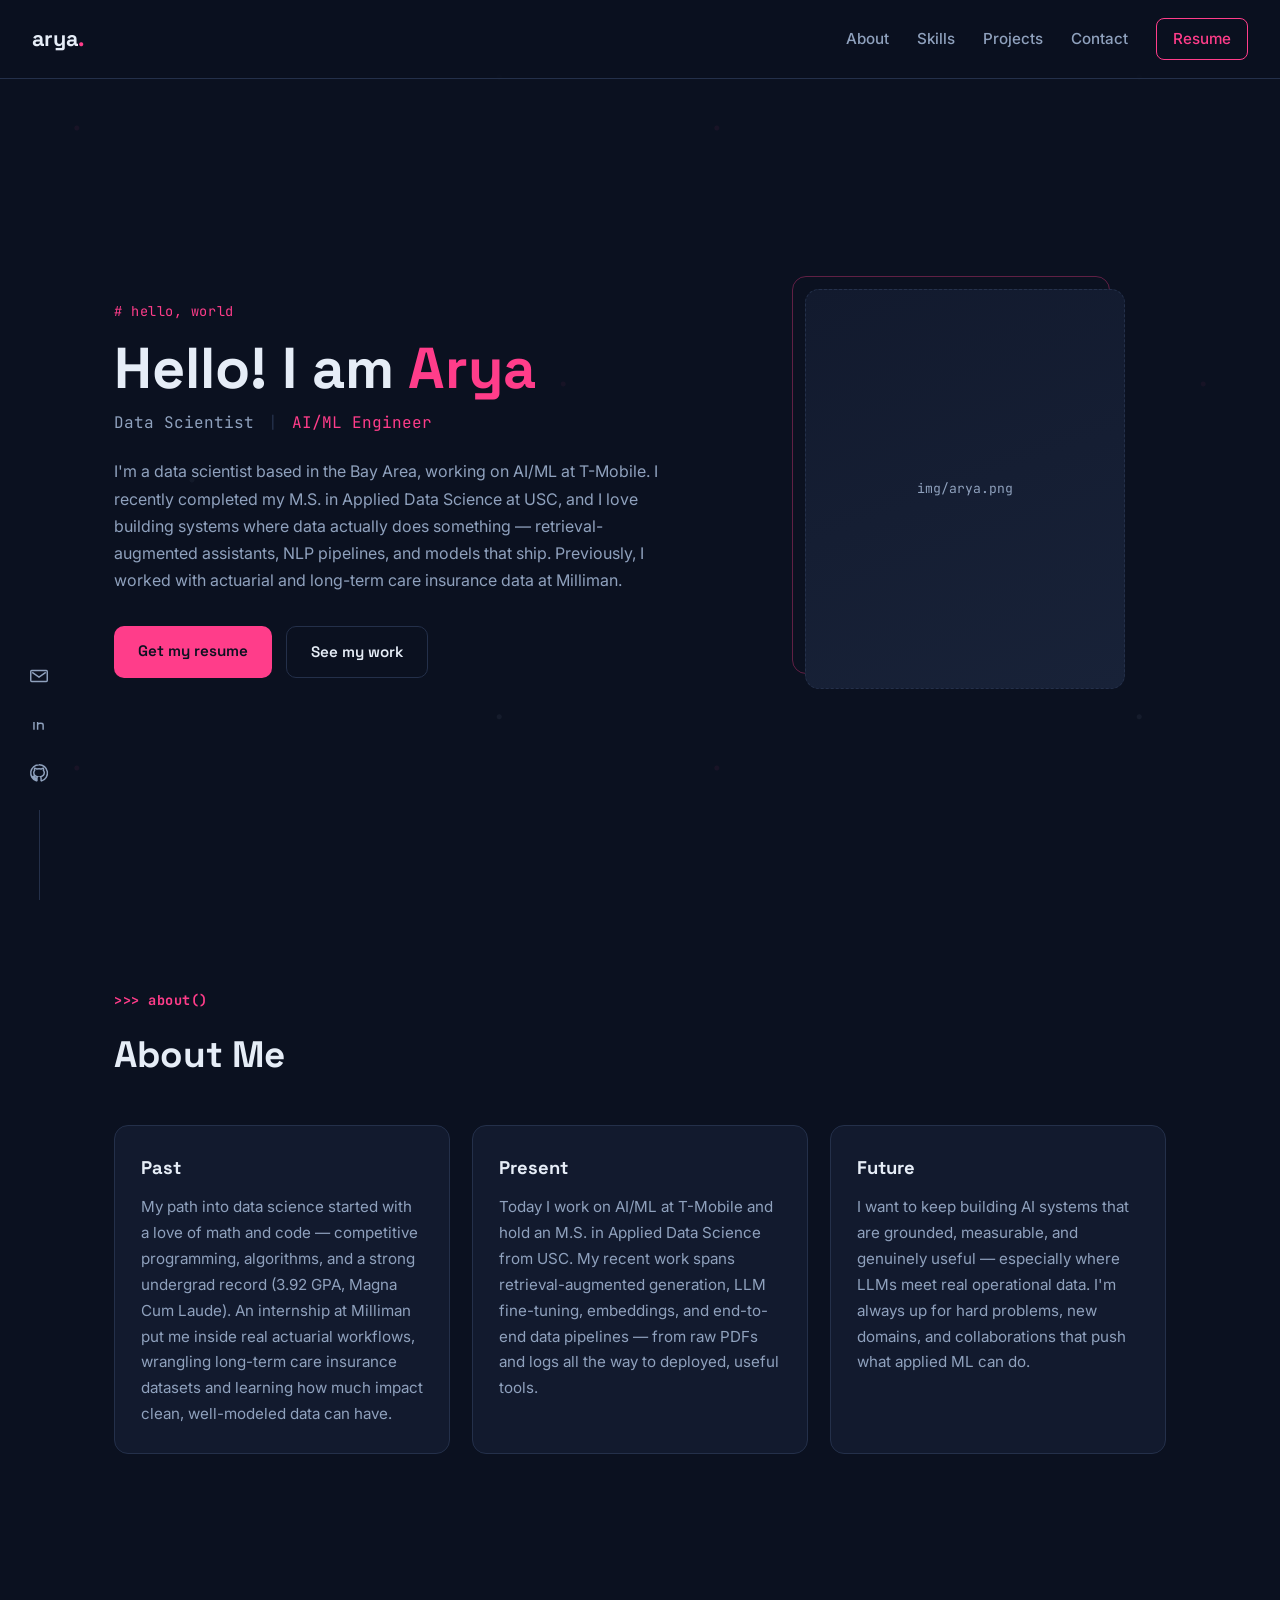
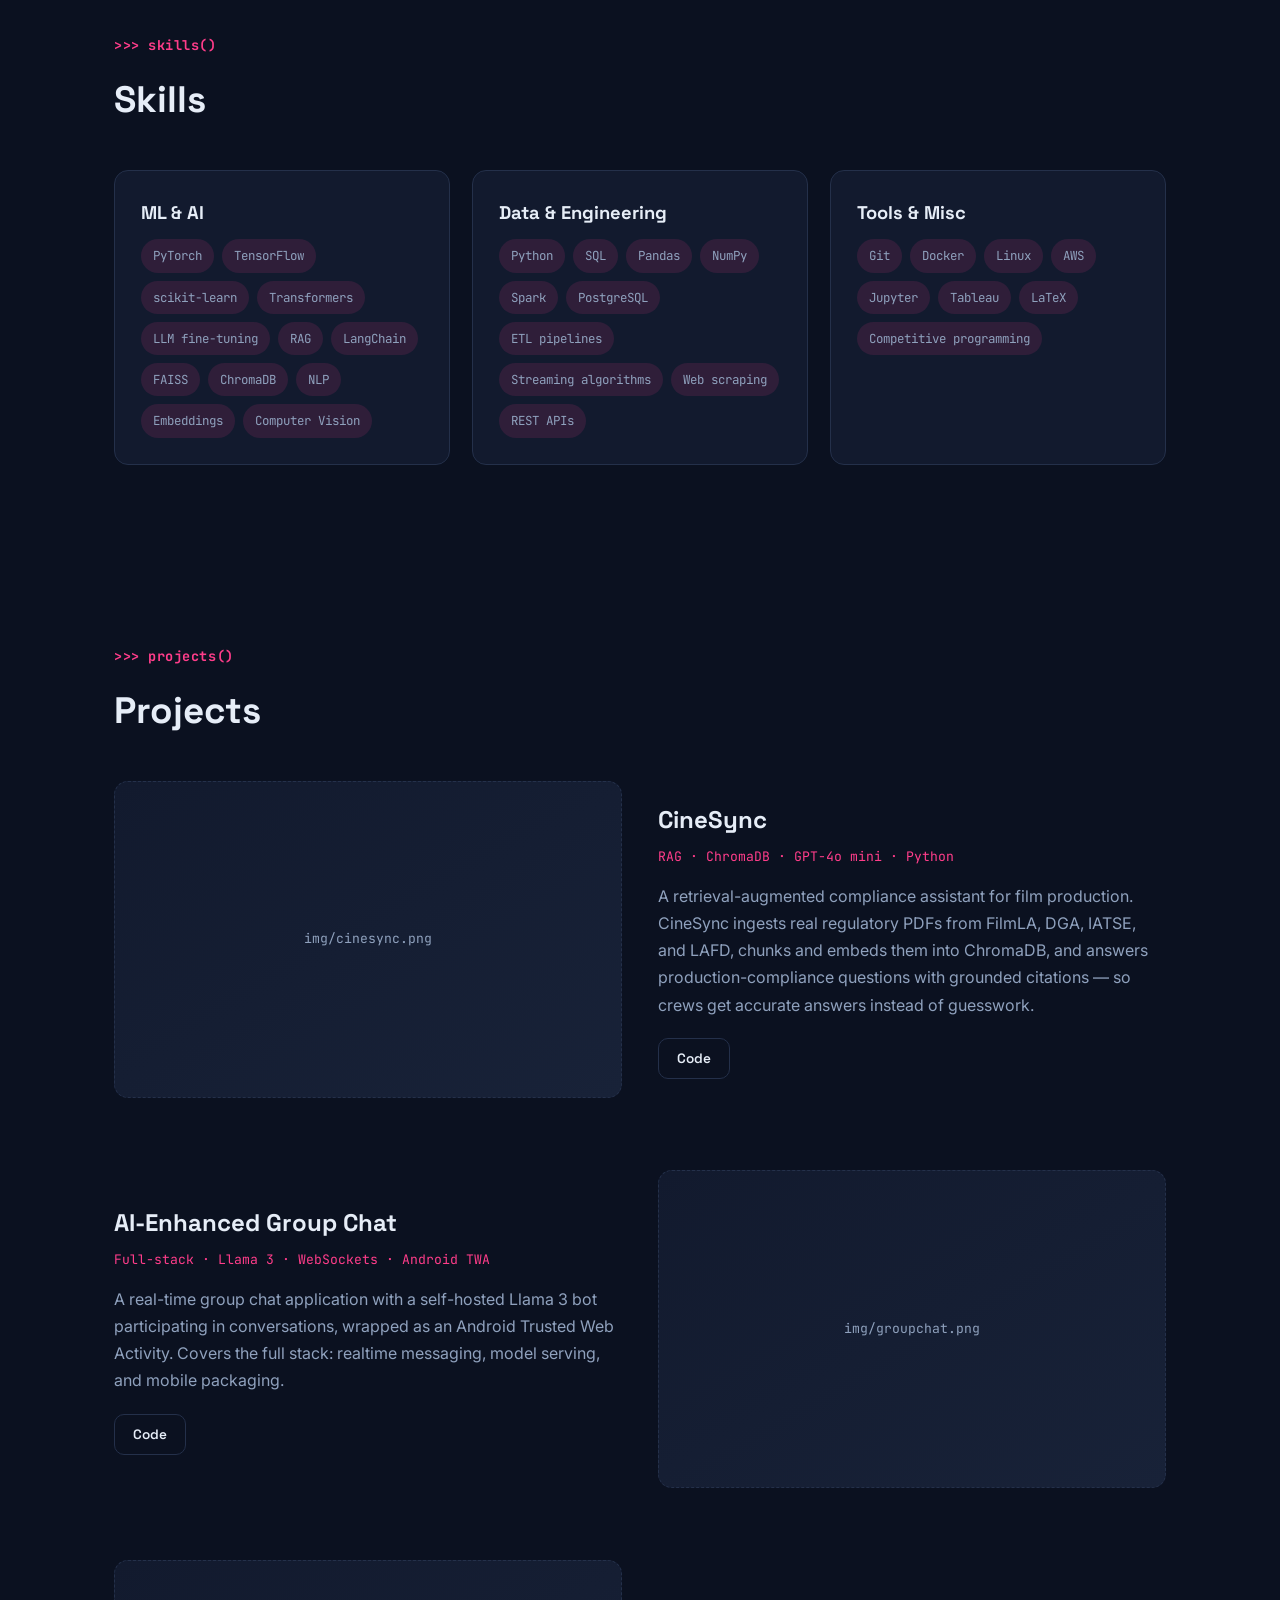
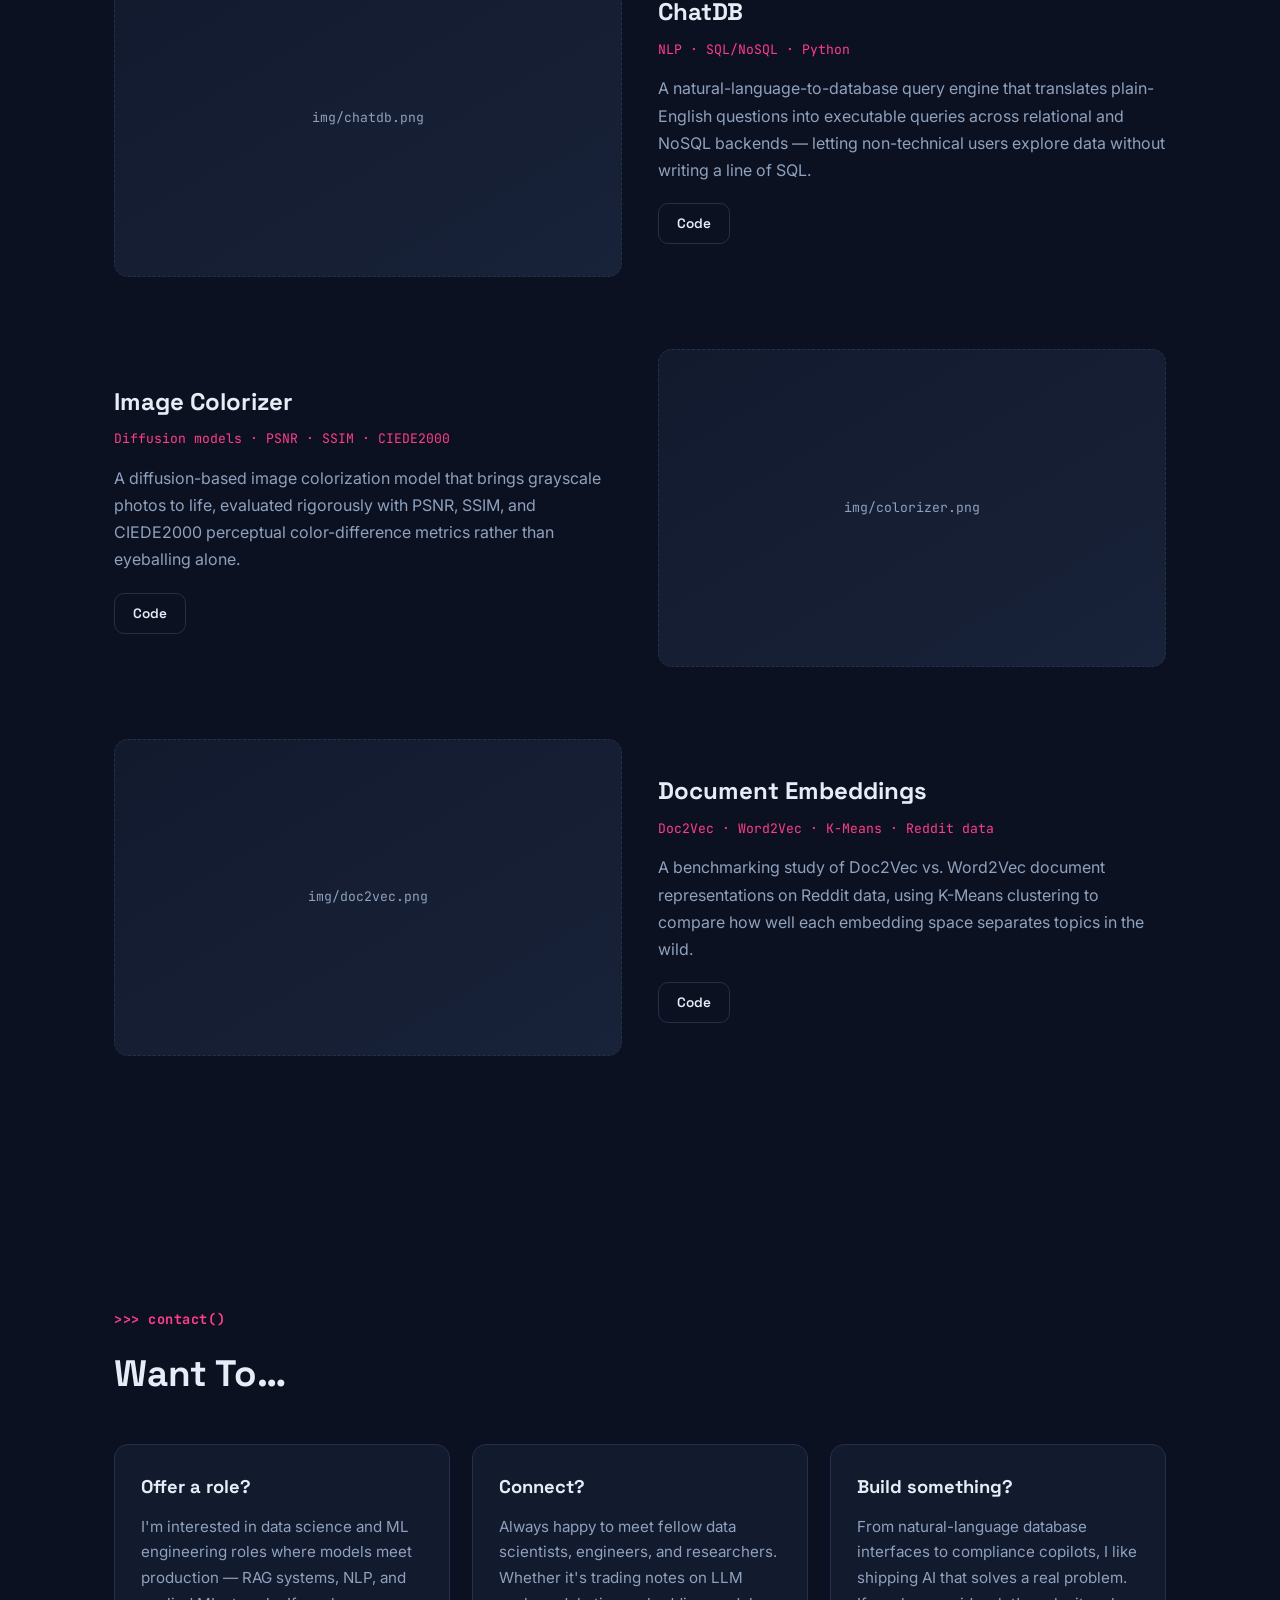
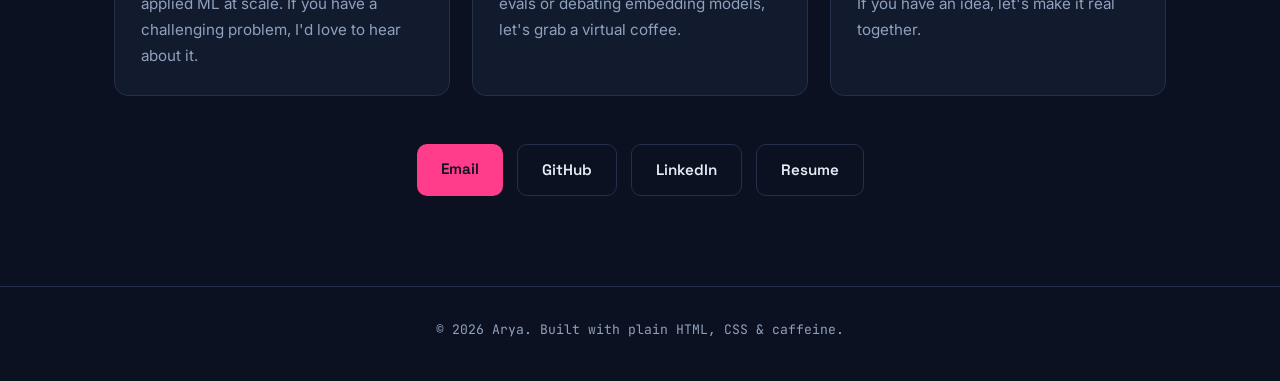
==== index.html @ f2910ed3 "first push" ====
<!DOCTYPE html>
<html lang="en">
<head>
  <meta charset="UTF-8" />
  <meta name="viewport" content="width=device-width, initial-scale=1" />
  <meta name="description" content="Arya — Data Scientist & AI/ML Engineer. Portfolio of machine learning, RAG, and data engineering projects." />
  <title>Arya · Data Scientist</title>
  <link rel="preconnect" href="https://fonts.googleapis.com" />
  <link rel="preconnect" href="https://fonts.gstatic.com" crossorigin />
  <link href="https://fonts.googleapis.com/css2?family=Space+Grotesk:wght@500;600;700&family=Inter:wght@400;500;600&family=JetBrains+Mono:wght@400;500&display=swap" rel="stylesheet" />
  <link rel="stylesheet" href="styles.css" />
</head>
<body>

  <!-- ======== NAV ======== -->
  <header class="nav" id="top">
    <a class="nav__logo" href="#top">arya<span>.</span></a>
    <nav class="nav__links" id="navLinks">
      <a href="#about">About</a>
      <a href="#skills">Skills</a>
      <a href="#projects">Projects</a>
      <a href="#contact">Contact</a>
      <a class="nav__resume" href="docs/resume.pdf" target="_blank" rel="noopener">Resume</a>
    </nav>
    <button class="nav__burger" id="burger" aria-label="Open menu" aria-expanded="false">
      <span></span><span></span><span></span>
    </button>
  </header>

  <!-- ======== SOCIAL RAIL ======== -->
  <aside class="rail rail--left" aria-label="Social links">
    <a href="mailto:you@example.com" aria-label="Email">
      <svg viewBox="0 0 24 24"><path d="M4 6h16a1 1 0 0 1 1 1v10a1 1 0 0 1-1 1H4a1 1 0 0 1-1-1V7a1 1 0 0 1 1-1Zm.6 2 7.4 5.2L19.4 8"/></svg>
    </a>
    <a href="https://www.linkedin.com/in/your-handle/" target="_blank" rel="noopener" aria-label="LinkedIn">
      <svg viewBox="0 0 24 24"><path d="M6.5 8.8v8.4M6.5 5.9v.1M10.5 17.2V8.8m0 3.1c0-2.1 6-2.9 6 0v5.3"/></svg>
    </a>
    <a href="https://github.com/your-handle" target="_blank" rel="noopener" aria-label="GitHub">
      <svg viewBox="0 0 24 24"><path d="M12 3a9 9 0 0 0-2.85 17.54c.45.08.61-.2.61-.43v-1.5c-2.5.54-3.03-1.2-3.03-1.2-.4-1.04-1-1.32-1-1.32-.82-.56.06-.55.06-.55.9.06 1.38.93 1.38.93.8 1.38 2.11.98 2.63.75.08-.58.31-.98.57-1.2-2-.23-4.1-1-4.1-4.45 0-.98.35-1.78.93-2.41-.1-.23-.4-1.15.08-2.4 0 0 .76-.24 2.48.92a8.6 8.6 0 0 1 4.51 0c1.72-1.16 2.47-.92 2.47-.92.5 1.25.19 2.17.1 2.4.58.63.92 1.43.92 2.41 0 3.47-2.1 4.22-4.11 4.44.32.28.61.83.61 1.67v2.48c0 .24.16.52.62.43A9 9 0 0 0 12 3Z"/></svg>
    </a>
    <span class="rail__line"></span>
  </aside>

  <main>
    <!-- ======== HERO ======== -->
    <section class="hero container">
      <div class="hero__text">
        <p class="eyebrow"># hello, world</p>
        <h1>Hello! I am <span class="accent">Arya</span></h1>
        <div class="hero__roles">
          <span class="role" data-active>Data Scientist</span>
          <span class="role">AI/ML Engineer</span>
        </div>
        <p class="hero__blurb">
          I'm a data scientist based in the Bay Area, working on AI/ML at T-Mobile.
          I recently completed my M.S. in Applied Data Science at USC, and I love
          building systems where data actually does something — retrieval-augmented
          assistants, NLP pipelines, and models that ship. Previously, I worked with
          actuarial and long-term care insurance data at Milliman.
        </p>
        <div class="hero__cta">
          <a class="btn btn--primary" href="docs/resume.pdf" target="_blank" rel="noopener">Get my resume</a>
          <a class="btn btn--ghost" href="#projects">See my work</a>
        </div>
      </div>
      <div class="hero__portrait" aria-hidden="true">
        <!-- Replace with <img src="assets/me.png" alt="Arya"> -->
        <div class="portrait-placeholder">
          <span class="mono">img/arya.png</span>
        </div>
      </div>
    </section>

    <!-- ======== ABOUT ======== -->
    <section class="section container" id="about">
      <h2 class="section__title"><span class="eyebrow mono">&gt;&gt;&gt; about()</span>About Me</h2>
      <div class="grid-3">
        <article class="card">
          <h3>Past</h3>
          <p>My path into data science started with a love of math and code — competitive
          programming, algorithms, and a strong undergrad record (3.92 GPA, Magna Cum Laude).
          An internship at Milliman put me inside real actuarial workflows, wrangling
          long-term care insurance datasets and learning how much impact clean, well-modeled
          data can have.</p>
        </article>
        <article class="card">
          <h3>Present</h3>
          <p>Today I work on AI/ML at T-Mobile and hold an M.S. in Applied Data Science from
          USC. My recent work spans retrieval-augmented generation, LLM fine-tuning,
          embeddings, and end-to-end data pipelines — from raw PDFs and logs all the way
          to deployed, useful tools.</p>
        </article>
        <article class="card">
          <h3>Future</h3>
          <p>I want to keep building AI systems that are grounded, measurable, and genuinely
          useful — especially where LLMs meet real operational data. I'm always up for hard
          problems, new domains, and collaborations that push what applied ML can do.</p>
        </article>
      </div>
    </section>

    <!-- ======== SKILLS ======== -->
    <section class="section container" id="skills">
      <h2 class="section__title"><span class="eyebrow mono">&gt;&gt;&gt; skills()</span>Skills</h2>
      <div class="grid-3">
        <article class="card">
          <h3>ML &amp; AI</h3>
          <ul class="chips">
            <li>PyTorch</li><li>TensorFlow</li><li>scikit-learn</li><li>Transformers</li>
            <li>LLM fine-tuning</li><li>RAG</li><li>LangChain</li><li>FAISS</li>
            <li>ChromaDB</li><li>NLP</li><li>Embeddings</li><li>Computer Vision</li>
          </ul>
        </article>
        <article class="card">
          <h3>Data &amp; Engineering</h3>
          <ul class="chips">
            <li>Python</li><li>SQL</li><li>Pandas</li><li>NumPy</li><li>Spark</li>
            <li>PostgreSQL</li><li>ETL pipelines</li><li>Streaming algorithms</li>
            <li>Web scraping</li><li>REST APIs</li>
          </ul>
        </article>
        <article class="card">
          <h3>Tools &amp; Misc</h3>
          <ul class="chips">
            <li>Git</li><li>Docker</li><li>Linux</li><li>AWS</li><li>Jupyter</li>
            <li>Tableau</li><li>LaTeX</li><li>Competitive programming</li>
          </ul>
        </article>
      </div>
    </section>

    <!-- ======== PROJECTS ======== -->
    <section class="section container" id="projects">
      <h2 class="section__title"><span class="eyebrow mono">&gt;&gt;&gt; projects()</span>Projects</h2>

      <article class="project">
        <div class="project__media">
          <!-- Replace with <img src="assets/cinesync.png" alt="CineSync screenshot"> -->
          <div class="media-placeholder mono">img/cinesync.png</div>
        </div>
        <div class="project__body">
          <h3>CineSync</h3>
          <p class="mono project__stack">RAG · ChromaDB · GPT-4o mini · Python</p>
          <p>A retrieval-augmented compliance assistant for film production. CineSync ingests
          real regulatory PDFs from FilmLA, DGA, IATSE, and LAFD, chunks and embeds them into
          ChromaDB, and answers production-compliance questions with grounded citations — so
          crews get accurate answers instead of guesswork.</p>
          <div class="project__links">
            <a class="btn btn--small" href="https://github.com/your-handle/cinesync" target="_blank" rel="noopener">Code</a>
          </div>
        </div>
      </article>

      <article class="project project--flip">
        <div class="project__media">
          <div class="media-placeholder mono">img/groupchat.png</div>
        </div>
        <div class="project__body">
          <h3>AI-Enhanced Group Chat</h3>
          <p class="mono project__stack">Full-stack · Llama 3 · WebSockets · Android TWA</p>
          <p>A real-time group chat application with a self-hosted Llama 3 bot participating in
          conversations, wrapped as an Android Trusted Web Activity. Covers the full stack:
          realtime messaging, model serving, and mobile packaging.</p>
          <div class="project__links">
            <a class="btn btn--small" href="https://github.com/your-handle/ai-enhanced-groupchat" target="_blank" rel="noopener">Code</a>
          </div>
        </div>
      </article>

      <article class="project">
        <div class="project__media">
          <div class="media-placeholder mono">img/chatdb.png</div>
        </div>
        <div class="project__body">
          <h3>ChatDB</h3>
          <p class="mono project__stack">NLP · SQL/NoSQL · Python</p>
          <p>A natural-language-to-database query engine that translates plain-English questions
          into executable queries across relational and NoSQL backends — letting non-technical
          users explore data without writing a line of SQL.</p>
          <div class="project__links">
            <a class="btn btn--small" href="https://github.com/your-handle/chatdb" target="_blank" rel="noopener">Code</a>
          </div>
        </div>
      </article>

      <article class="project project--flip">
        <div class="project__media">
          <div class="media-placeholder mono">img/colorizer.png</div>
        </div>
        <div class="project__body">
          <h3>Image Colorizer</h3>
          <p class="mono project__stack">Diffusion models · PSNR · SSIM · CIEDE2000</p>
          <p>A diffusion-based image colorization model that brings grayscale photos to life,
          evaluated rigorously with PSNR, SSIM, and CIEDE2000 perceptual color-difference
          metrics rather than eyeballing alone.</p>
          <div class="project__links">
            <a class="btn btn--small" href="https://github.com/your-handle/image-colorizer" target="_blank" rel="noopener">Code</a>
          </div>
        </div>
      </article>

      <article class="project">
        <div class="project__media">
          <div class="media-placeholder mono">img/doc2vec.png</div>
        </div>
        <div class="project__body">
          <h3>Document Embeddings</h3>
          <p class="mono project__stack">Doc2Vec · Word2Vec · K-Means · Reddit data</p>
          <p>A benchmarking study of Doc2Vec vs. Word2Vec document representations on Reddit
          data, using K-Means clustering to compare how well each embedding space separates
          topics in the wild.</p>
          <div class="project__links">
            <a class="btn btn--small" href="https://github.com/your-handle/document-embeddings" target="_blank" rel="noopener">Code</a>
          </div>
        </div>
      </article>
    </section>

    <!-- ======== CONTACT ======== -->
    <section class="section container" id="contact">
      <h2 class="section__title"><span class="eyebrow mono">&gt;&gt;&gt; contact()</span>Want To…</h2>
      <div class="grid-3">
        <article class="card">
          <h3>Offer a role?</h3>
          <p>I'm interested in data science and ML engineering roles where models meet
          production — RAG systems, NLP, and applied ML at scale. If you have a challenging
          problem, I'd love to hear about it.</p>
        </article>
        <article class="card">
          <h3>Connect?</h3>
          <p>Always happy to meet fellow data scientists, engineers, and researchers. Whether
          it's trading notes on LLM evals or debating embedding models, let's grab a virtual
          coffee.</p>
        </article>
        <article class="card">
          <h3>Build something?</h3>
          <p>From natural-language database interfaces to compliance copilots, I like shipping
          AI that solves a real problem. If you have an idea, let's make it real together.</p>
        </article>
      </div>
      <div class="contact__actions">
        <a class="btn btn--primary" href="mailto:you@example.com">Email</a>
        <a class="btn btn--ghost" href="https://github.com/your-handle" target="_blank" rel="noopener">GitHub</a>
        <a class="btn btn--ghost" href="https://www.linkedin.com/in/your-handle/" target="_blank" rel="noopener">LinkedIn</a>
        <a class="btn btn--ghost" href="docs/resume.pdf" target="_blank" rel="noopener">Resume</a>
      </div>
    </section>
  </main>

  <footer class="footer">
    <p class="mono">© <span id="year"></span> Arya. Built with plain HTML, CSS &amp; caffeine.</p>
  </footer>

  <script src="script.js"></script>
</body>
</html>
---- styles.css ----
/* ============ Tokens ============ */
:root {
  --bg: #0b1120;          /* deep ink navy */
  --panel: #121a2e;       /* card surface */
  --panel-2: #182238;     /* hover surface */
  --line: #24304a;        /* hairlines */
  --text: #e6edf7;        /* primary text */
  --muted: #8fa1bd;       /* secondary text */
  --accent: #ff3d8a;      /* magenta signal */
  --accent-soft: rgba(255, 61, 138, 0.12);
  --display: "Space Grotesk", sans-serif;
  --body: "Inter", sans-serif;
  --mono: "JetBrains Mono", monospace;
  --radius: 14px;
  --max: 1100px;
}

* { margin: 0; padding: 0; box-sizing: border-box; }

html { scroll-behavior: smooth; }

body {
  background: var(--bg);
  color: var(--text);
  font-family: var(--body);
  line-height: 1.7;
  font-size: 16px;
  overflow-x: hidden;
}

/* subtle scatter-plot texture in the background */
body::before {
  content: "";
  position: fixed;
  inset: 0;
  pointer-events: none;
  background-image:
    radial-gradient(circle at 12% 20%, rgba(255,61,138,0.06) 0 2px, transparent 3px),
    radial-gradient(circle at 78% 12%, rgba(143,161,189,0.08) 0 2px, transparent 3px),
    radial-gradient(circle at 30% 75%, rgba(143,161,189,0.06) 0 2px, transparent 3px),
    radial-gradient(circle at 88% 60%, rgba(255,61,138,0.05) 0 2px, transparent 3px);
  background-size: 640px 640px;
  z-index: 0;
}

main { position: relative; z-index: 1; }

.container { max-width: var(--max); margin: 0 auto; padding: 0 24px; }
.mono { font-family: var(--mono); font-size: 0.82rem; color: var(--muted); }
.accent { color: var(--accent); }

.eyebrow {
  display: block;
  font-family: var(--mono);
  font-size: 0.85rem;
  color: var(--accent);
  letter-spacing: 0.04em;
  margin-bottom: 0.75rem;
}

/* ============ Nav ============ */
.nav {
  position: sticky;
  top: 0;
  z-index: 50;
  display: flex;
  align-items: center;
  justify-content: space-between;
  padding: 18px 32px;
  background: rgba(11, 17, 32, 0.85);
  backdrop-filter: blur(10px);
  border-bottom: 1px solid var(--line);
}

.nav__logo {
  font-family: var(--display);
  font-weight: 700;
  font-size: 1.35rem;
  color: var(--text);
  text-decoration: none;
}
.nav__logo span { color: var(--accent); }

.nav__links { display: flex; gap: 28px; align-items: center; }
.nav__links a {
  color: var(--muted);
  text-decoration: none;
  font-size: 0.95rem;
  font-weight: 500;
  transition: color 0.2s;
}
.nav__links a:hover, .nav__links a:focus-visible { color: var(--text); }

.nav__resume {
  border: 1px solid var(--accent);
  color: var(--accent) !important;
  padding: 7px 16px;
  border-radius: 8px;
  transition: background 0.2s;
}
.nav__resume:hover { background: var(--accent-soft); }

.nav__burger { display: none; background: none; border: 0; cursor: pointer; }
.nav__burger span {
  display: block; width: 24px; height: 2px;
  background: var(--text); margin: 5px 0; transition: transform 0.25s, opacity 0.25s;
}

/* ============ Social rail ============ */
.rail {
  position: fixed;
  bottom: 0;
  left: 28px;
  display: flex;
  flex-direction: column;
  align-items: center;
  gap: 18px;
  z-index: 40;
}
.rail a { color: var(--muted); transition: color 0.2s, transform 0.2s; }
.rail a:hover { color: var(--accent); transform: translateY(-3px); }
.rail svg { width: 22px; height: 22px; fill: none; stroke: currentColor; stroke-width: 1.6; }
.rail__line { width: 1px; height: 90px; background: var(--line); }

/* ============ Hero ============ */
.hero {
  display: grid;
  grid-template-columns: 1.2fr 0.8fr;
  gap: 48px;
  align-items: center;
  min-height: calc(100vh - 80px);
  padding-top: 40px;
  padding-bottom: 40px;
}

.hero__text h1 {
  font-family: var(--display);
  font-size: clamp(2.4rem, 5vw, 3.6rem);
  font-weight: 700;
  line-height: 1.15;
  margin-bottom: 0.5rem;
}

.hero__roles {
  display: flex;
  gap: 14px;
  margin-bottom: 1.4rem;
  font-family: var(--mono);
  font-size: 1rem;
}
.role { color: var(--muted); position: relative; }
.role[data-active] { color: var(--accent); }
.role + .role::before {
  content: "|";
  color: var(--line);
  margin-right: 14px;
}

.hero__blurb { color: var(--muted); max-width: 56ch; margin-bottom: 2rem; }

.hero__cta { display: flex; gap: 14px; flex-wrap: wrap; }

.btn {
  display: inline-block;
  font-family: var(--display);
  font-weight: 600;
  font-size: 0.95rem;
  text-decoration: none;
  padding: 12px 24px;
  border-radius: 10px;
  transition: transform 0.15s, background 0.2s, border-color 0.2s;
}
.btn:hover { transform: translateY(-2px); }
.btn--primary { background: var(--accent); color: #0b1120; }
.btn--primary:hover { background: #ff5c9c; }
.btn--ghost { border: 1px solid var(--line); color: var(--text); }
.btn--ghost:hover { border-color: var(--accent); color: var(--accent); }
.btn--small { padding: 8px 18px; font-size: 0.85rem; border: 1px solid var(--line); color: var(--text); }
.btn--small:hover { border-color: var(--accent); color: var(--accent); }

.hero__portrait { display: flex; justify-content: center; }
.portrait-placeholder {
  width: min(320px, 80%);
  aspect-ratio: 4 / 5;
  border-radius: var(--radius);
  border: 1px dashed var(--line);
  background:
    linear-gradient(160deg, var(--panel) 0%, var(--panel-2) 100%);
  display: flex;
  align-items: center;
  justify-content: center;
  position: relative;
}
.portrait-placeholder::after {
  content: "";
  position: absolute;
  inset: -14px 14px 14px -14px;
  border: 1px solid var(--accent);
  border-radius: var(--radius);
  opacity: 0.35;
  z-index: -1;
}

/* ============ Sections ============ */
.section { padding: 90px 24px; }

.section__title {
  font-family: var(--display);
  font-size: clamp(1.7rem, 3.5vw, 2.3rem);
  font-weight: 700;
  margin-bottom: 2.4rem;
}

.grid-3 {
  display: grid;
  grid-template-columns: repeat(3, 1fr);
  gap: 22px;
}

.card {
  background: var(--panel);
  border: 1px solid var(--line);
  border-radius: var(--radius);
  padding: 26px;
  transition: transform 0.2s, border-color 0.2s;
}
.card:hover { transform: translateY(-4px); border-color: var(--accent); }
.card h3 {
  font-family: var(--display);
  font-size: 1.15rem;
  margin-bottom: 0.7rem;
  color: var(--text);
}
.card p { color: var(--muted); font-size: 0.95rem; }

/* skill chips */
.chips { list-style: none; display: flex; flex-wrap: wrap; gap: 8px; }
.chips li {
  font-family: var(--mono);
  font-size: 0.78rem;
  color: var(--muted);
  background: var(--accent-soft);
  border: 1px solid transparent;
  padding: 5px 11px;
  border-radius: 999px;
  transition: color 0.2s, border-color 0.2s;
}
.chips li:hover { color: var(--accent); border-color: var(--accent); }

/* ============ Projects ============ */
.project {
  display: grid;
  grid-template-columns: 1fr 1fr;
  gap: 36px;
  align-items: center;
  margin-bottom: 72px;
}
.project--flip .project__media { order: 2; }

.project__media { position: relative; }
.media-placeholder {
  aspect-ratio: 16 / 10;
  border-radius: var(--radius);
  border: 1px dashed var(--line);
  background: linear-gradient(150deg, var(--panel) 0%, var(--panel-2) 100%);
  display: flex;
  align-items: center;
  justify-content: center;
}
.project__media img {
  width: 100%;
  border-radius: var(--radius);
  border: 1px solid var(--line);
  display: block;
}

.project__body h3 {
  font-family: var(--display);
  font-size: 1.5rem;
  margin-bottom: 0.35rem;
}
.project__stack { color: var(--accent); margin-bottom: 0.9rem; }
.project__body > p:not(.project__stack) { color: var(--muted); margin-bottom: 1.2rem; }
.project__links { display: flex; gap: 12px; }

/* ============ Contact / footer ============ */
.contact__actions {
  display: flex;
  gap: 14px;
  flex-wrap: wrap;
  justify-content: center;
  margin-top: 3rem;
}

.footer {
  text-align: center;
  padding: 32px 24px 40px;
  border-top: 1px solid var(--line);
}

/* ============ Scroll reveal ============ */
.reveal {
  opacity: 0;
  transform: translateY(24px);
  transition: opacity 0.6s ease, transform 0.6s ease;
}
.reveal.is-visible { opacity: 1; transform: none; }

@media (prefers-reduced-motion: reduce) {
  html { scroll-behavior: auto; }
  .reveal { opacity: 1; transform: none; transition: none; }
  .btn:hover, .card:hover, .rail a:hover { transform: none; }
}

/* ============ Responsive ============ */
@media (max-width: 900px) {
  .hero { grid-template-columns: 1fr; text-align: left; }
  .hero__portrait { order: -1; }
  .portrait-placeholder { width: min(240px, 70%); }
  .grid-3 { grid-template-columns: 1fr; }
  .project, .project--flip { grid-template-columns: 1fr; gap: 20px; }
  .project--flip .project__media { order: 0; }
  .rail { display: none; }
}

@media (max-width: 720px) {
  .nav__burger { display: block; }
  .nav__links {
    position: fixed;
    inset: 61px 0 auto 0;
    flex-direction: column;
    background: var(--panel);
    border-bottom: 1px solid var(--line);
    padding: 24px;
    gap: 20px;
    transform: translateY(-130%);
    transition: transform 0.3s ease;
  }
  .nav__links.is-open { transform: translateY(0); }
  .nav.menu-open .nav__burger span:nth-child(1) { transform: translateY(7px) rotate(45deg); }
  .nav.menu-open .nav__burger span:nth-child(2) { opacity: 0; }
  .nav.menu-open .nav__burger span:nth-child(3) { transform: translateY(-7px) rotate(-45deg); }
}
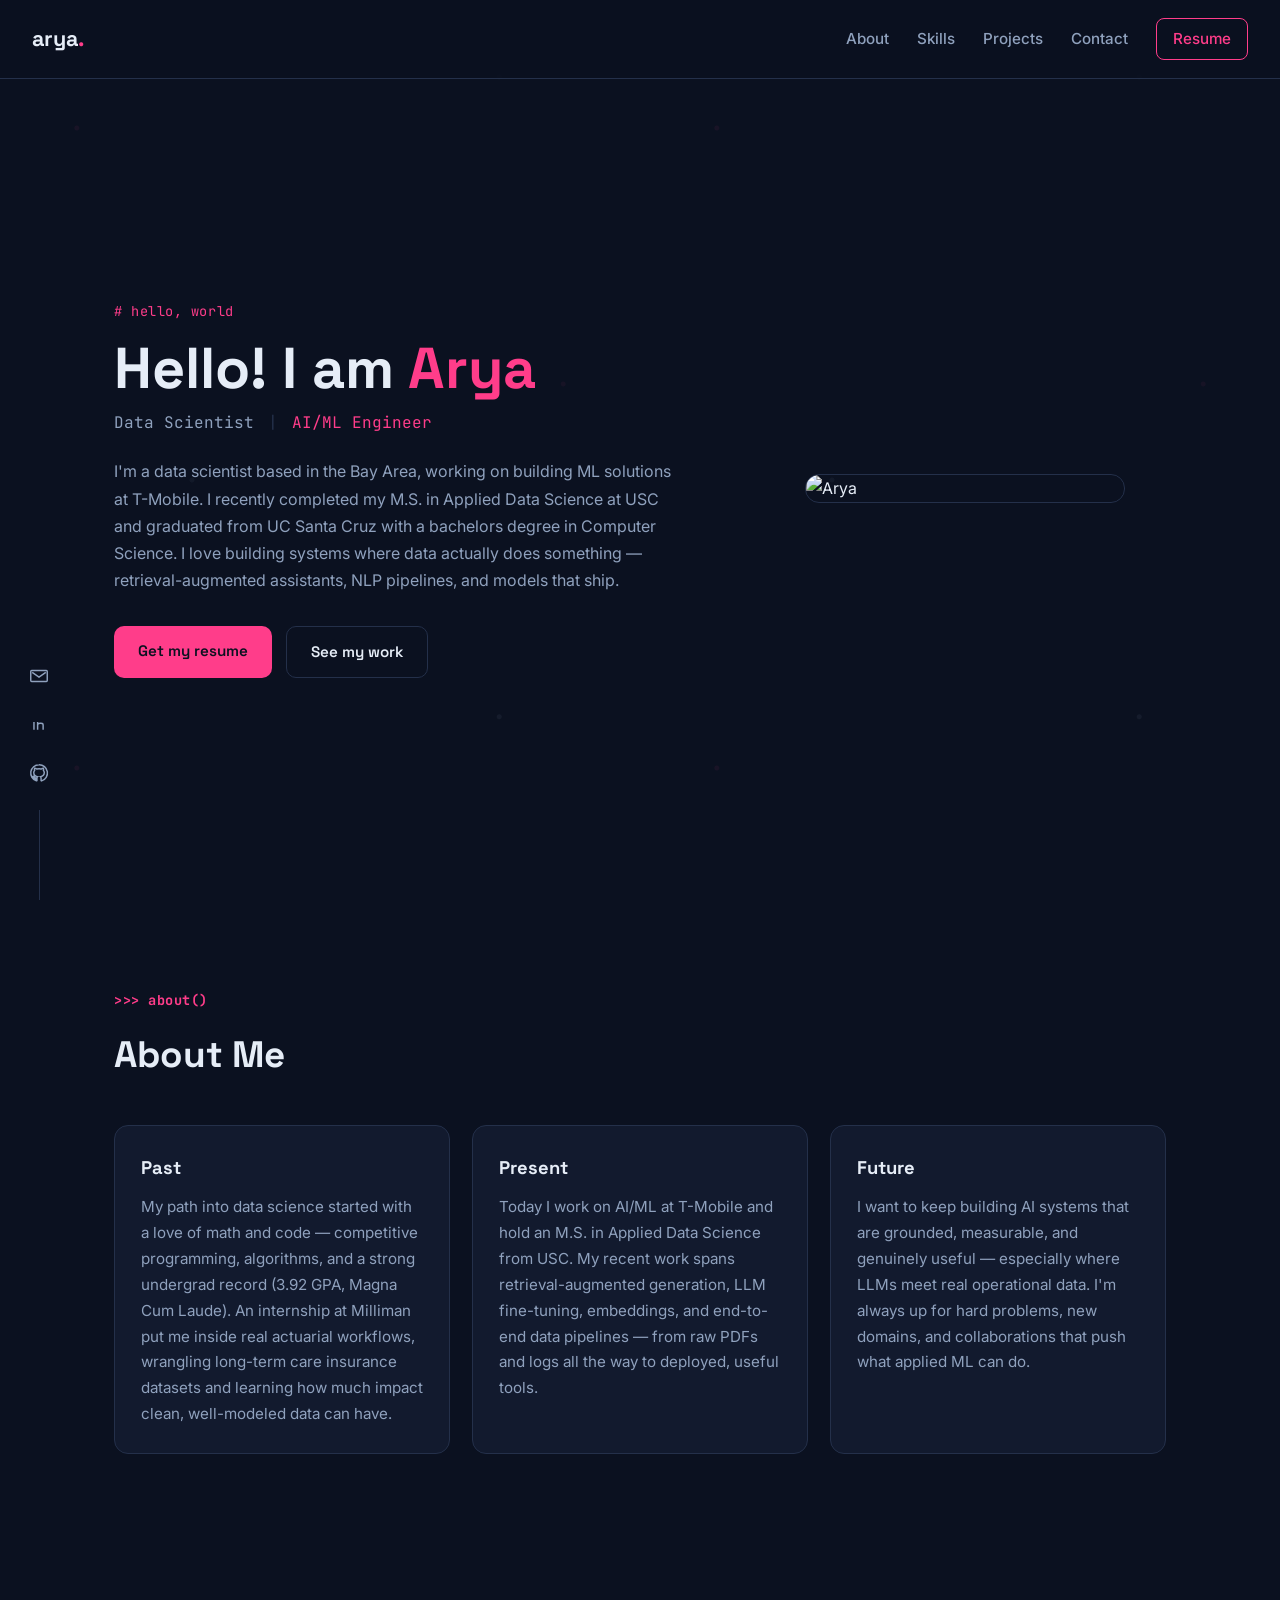
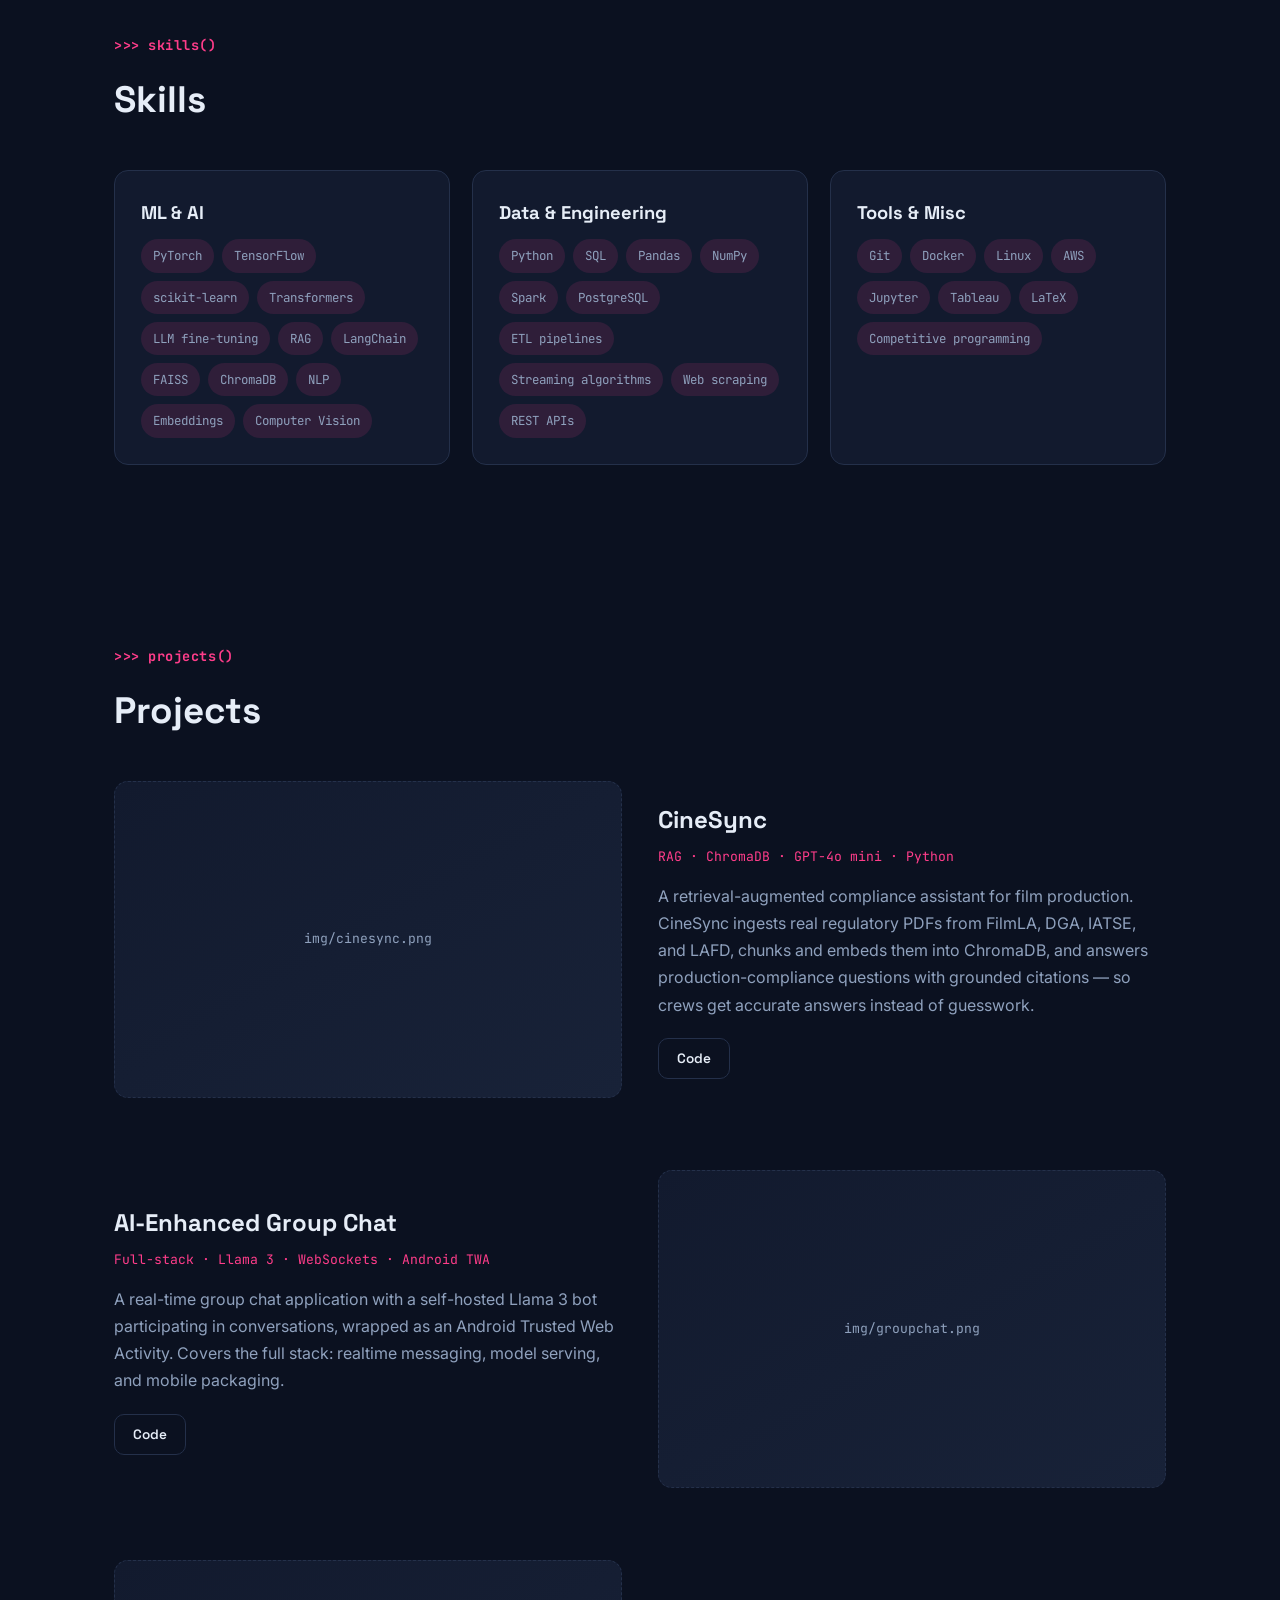
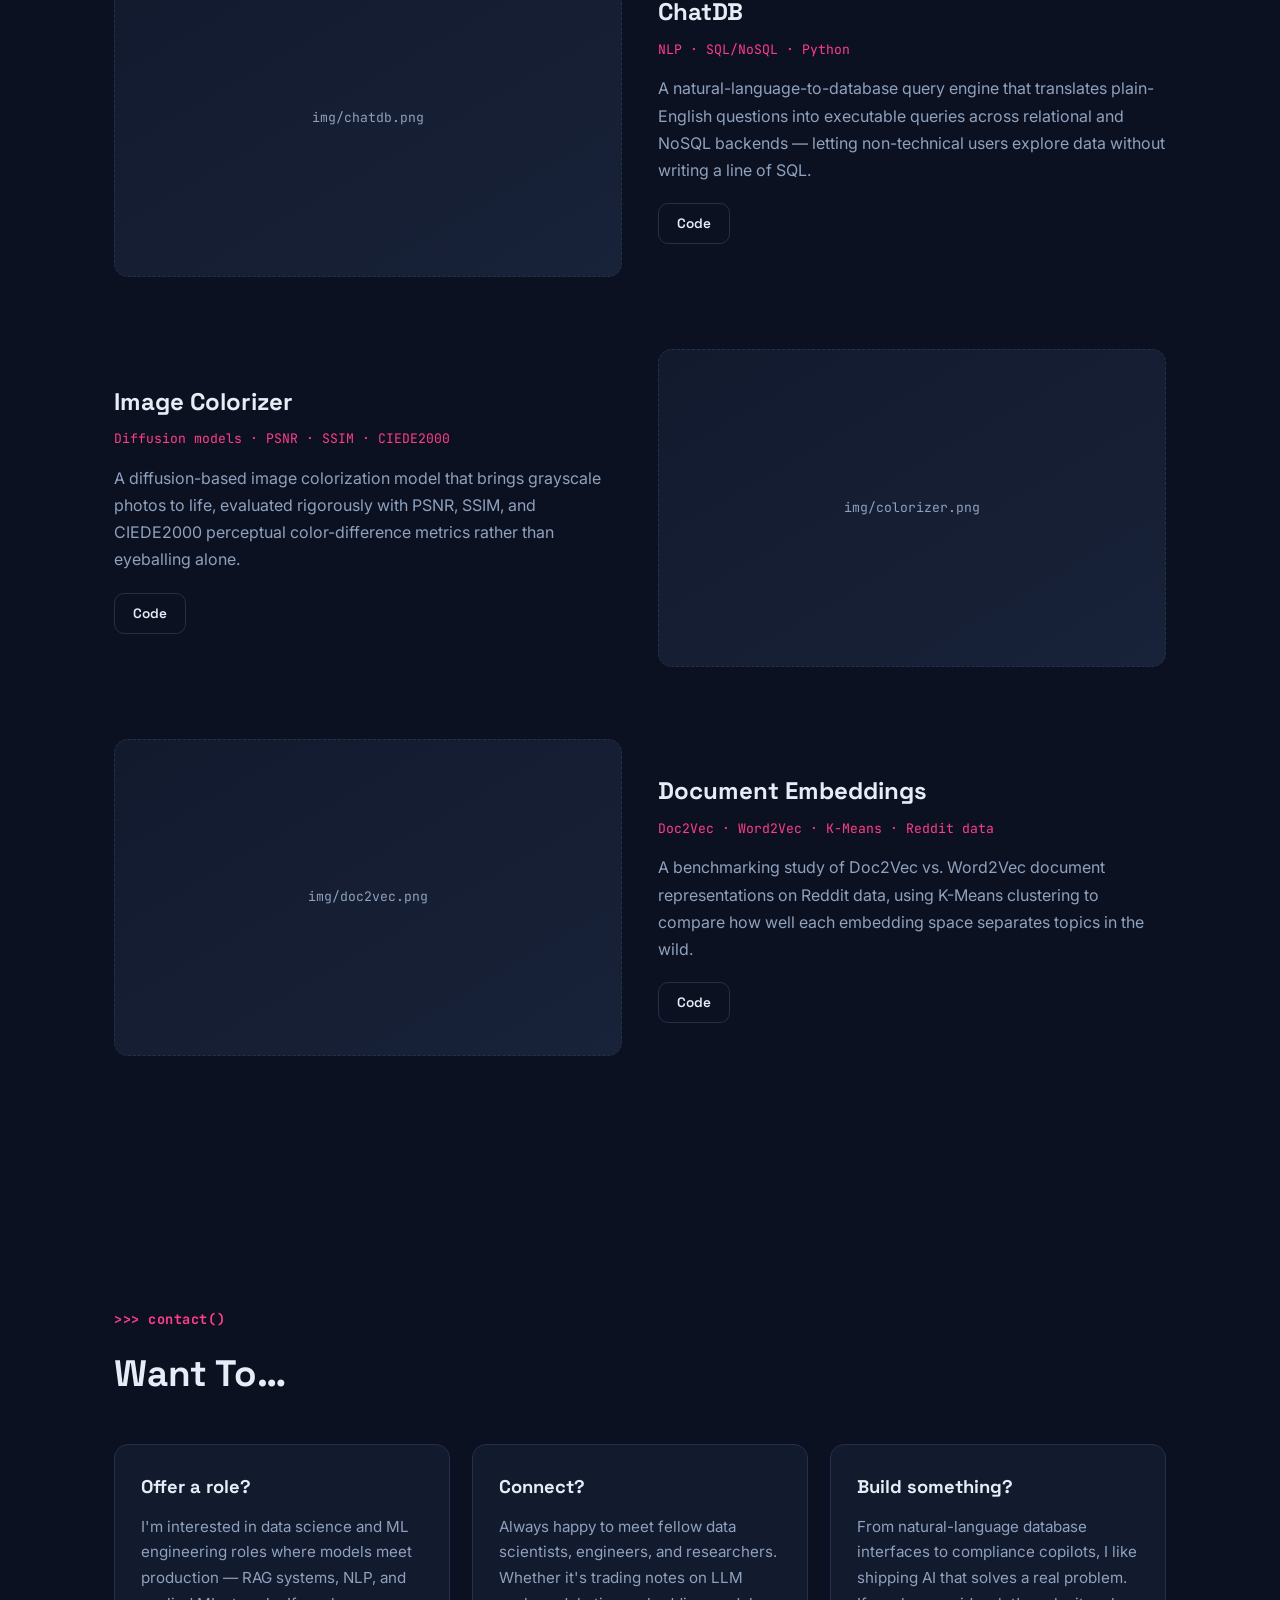
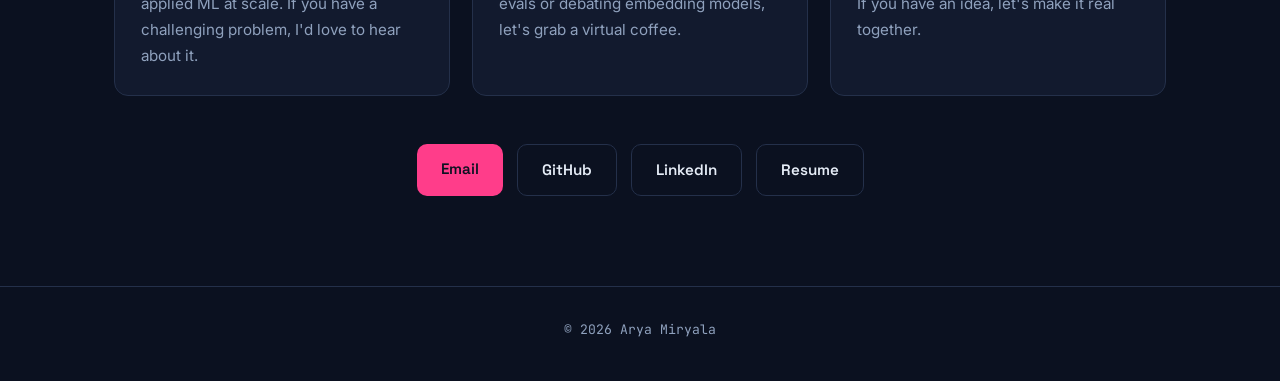
==== commit 5fcb4691: "update" ====
--- a/index.html
+++ b/index.html
@@ -52,11 +52,11 @@
           <span class="role">AI/ML Engineer</span>
         </div>
         <p class="hero__blurb">
-          I'm a data scientist based in the Bay Area, working on AI/ML at T-Mobile.
-          I recently completed my M.S. in Applied Data Science at USC, and I love
+          I'm a data scientist based in the Bay Area, working on building ML solutions at T-Mobile.
+          I recently completed my M.S. in Applied Data Science at USC and graduated from UC Santa Cruz with a 
+          bachelors degree in Computer Science. I love
           building systems where data actually does something — retrieval-augmented
-          assistants, NLP pipelines, and models that ship. Previously, I worked with
-          actuarial and long-term care insurance data at Milliman.
+          assistants, NLP pipelines, and models that ship.
         </p>
         <div class="hero__cta">
           <a class="btn btn--primary" href="docs/resume.pdf" target="_blank" rel="noopener">Get my resume</a>
@@ -65,9 +65,7 @@
       </div>
       <div class="hero__portrait" aria-hidden="true">
         <!-- Replace with <img src="assets/me.png" alt="Arya"> -->
-        <div class="portrait-placeholder">
-          <span class="mono">img/arya.png</span>
-        </div>
+        <img src="assets/arya.jpg" alt="Arya" style="width:min(320px,80%); border-radius:14px; border:1px solid var(--line);">
       </div>
     </section>
 
@@ -239,16 +237,16 @@
         </article>
       </div>
       <div class="contact__actions">
-        <a class="btn btn--primary" href="mailto:you@example.com">Email</a>
-        <a class="btn btn--ghost" href="https://github.com/your-handle" target="_blank" rel="noopener">GitHub</a>
-        <a class="btn btn--ghost" href="https://www.linkedin.com/in/your-handle/" target="_blank" rel="noopener">LinkedIn</a>
+        <a class="btn btn--primary" href="amiryala565@gmail.com">Email</a>
+        <a class="btn btn--ghost" href="https://github.com/aryamiryala" target="_blank" rel="noopener">GitHub</a>
+        <a class="btn btn--ghost" href="https://www.linkedin.com/in/arya-miryala/" target="_blank" rel="noopener">LinkedIn</a>
         <a class="btn btn--ghost" href="docs/resume.pdf" target="_blank" rel="noopener">Resume</a>
       </div>
     </section>
   </main>
 
   <footer class="footer">
-    <p class="mono">© <span id="year"></span> Arya. Built with plain HTML, CSS &amp; caffeine.</p>
+    <p class="mono">© <span id="year"></span> Arya Miryala </p>
   </footer>
 
   <script src="script.js"></script>
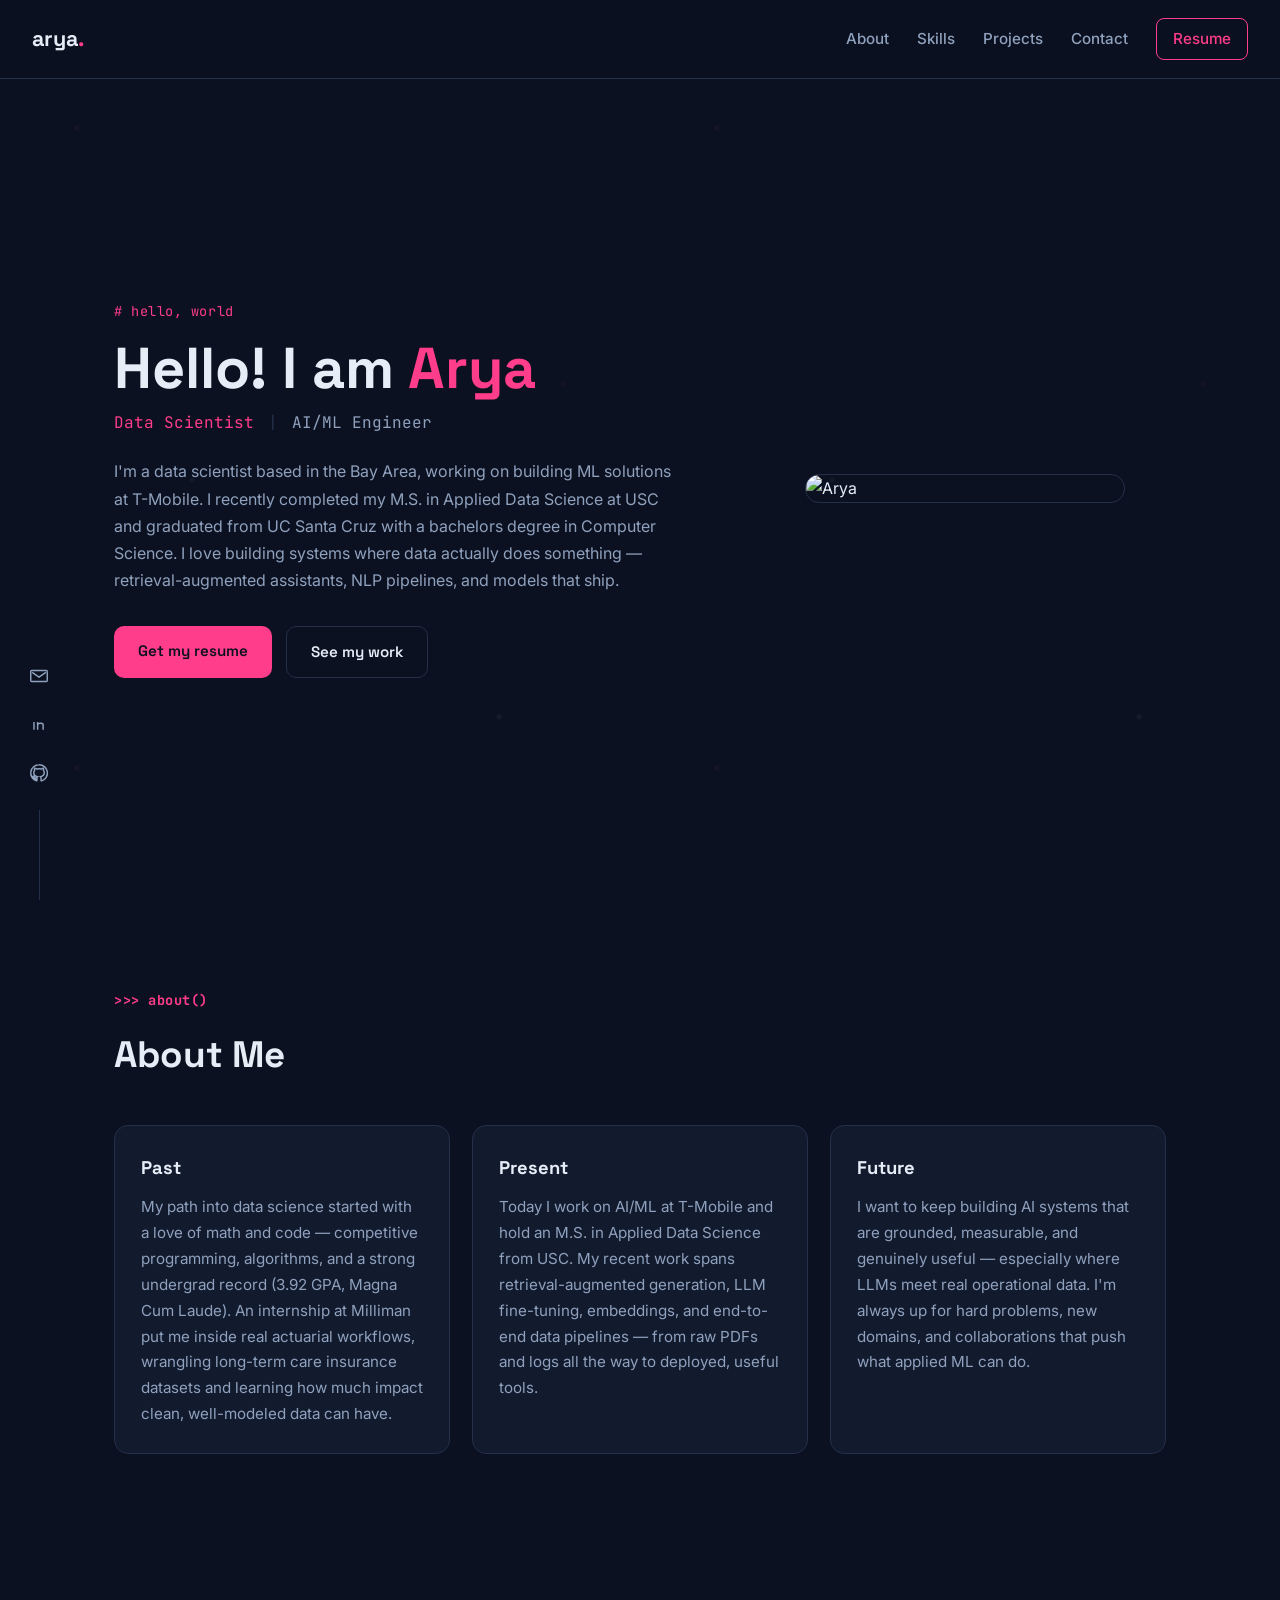
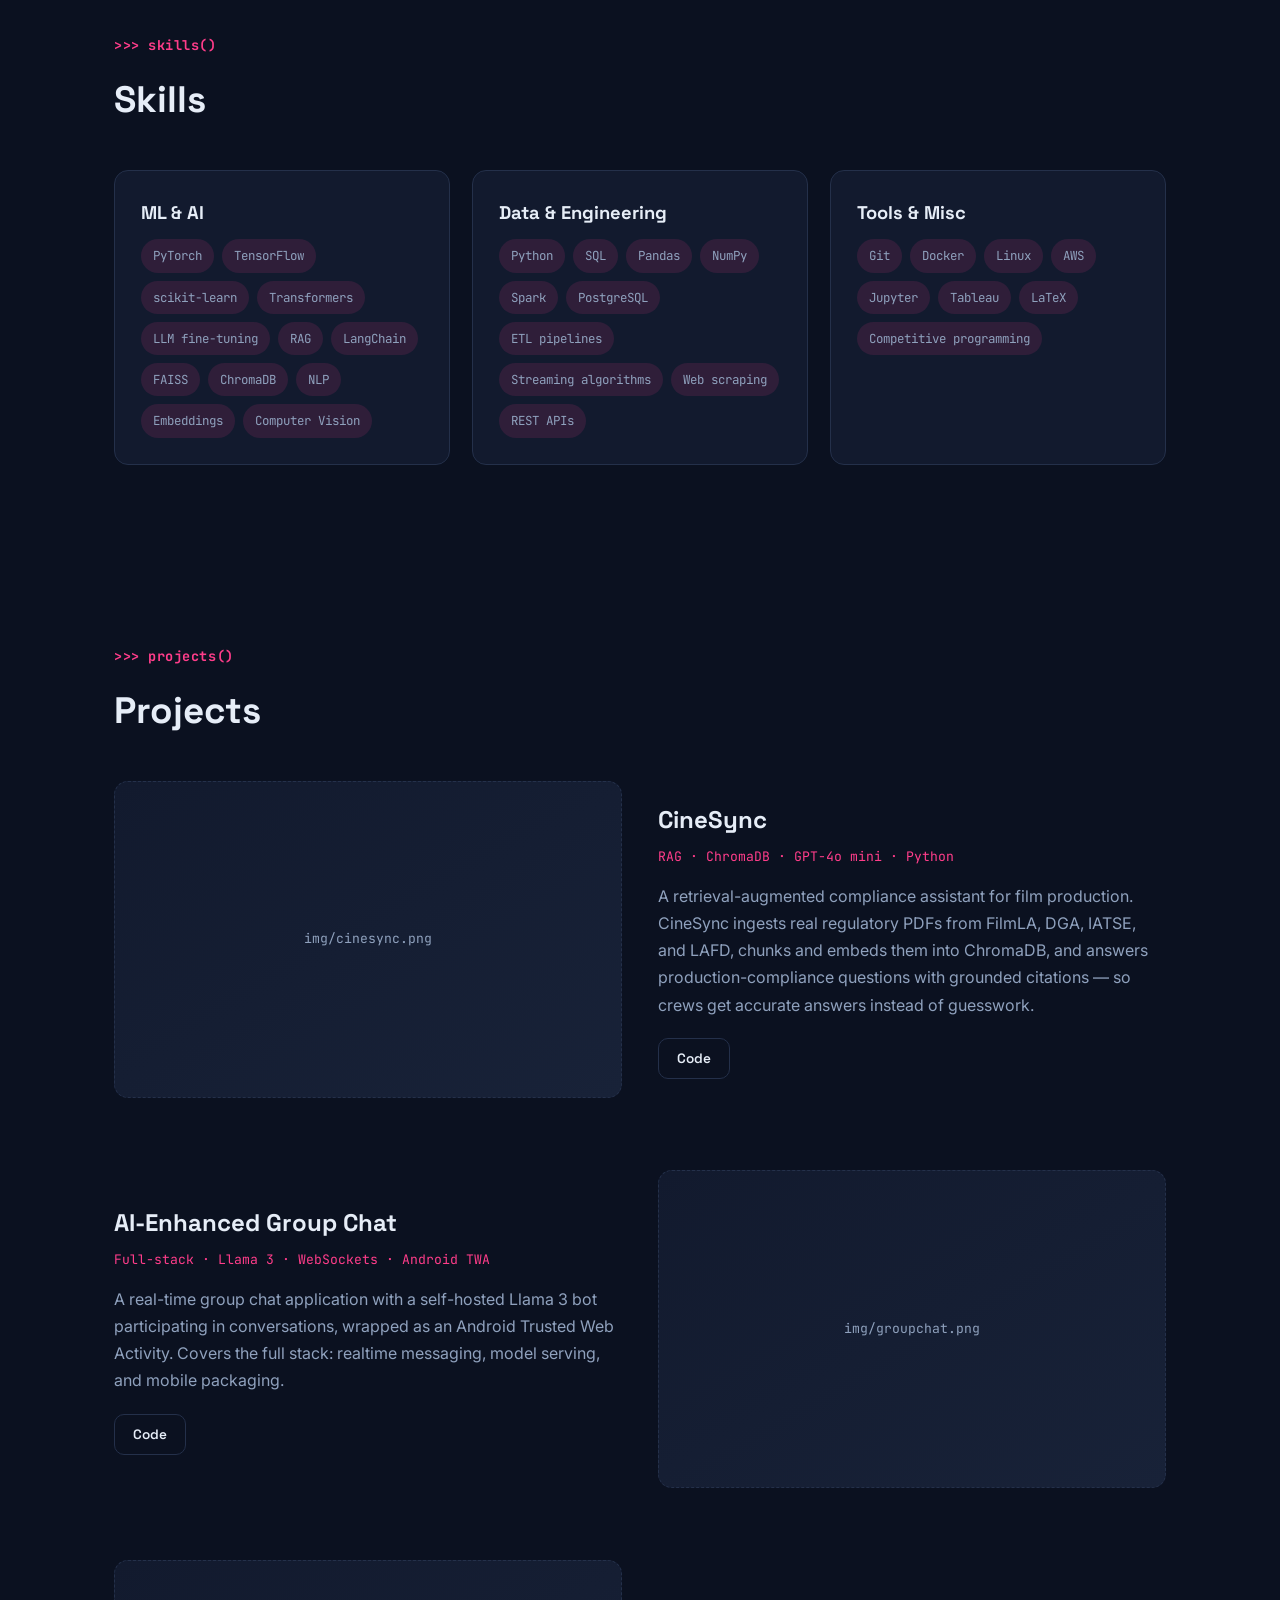
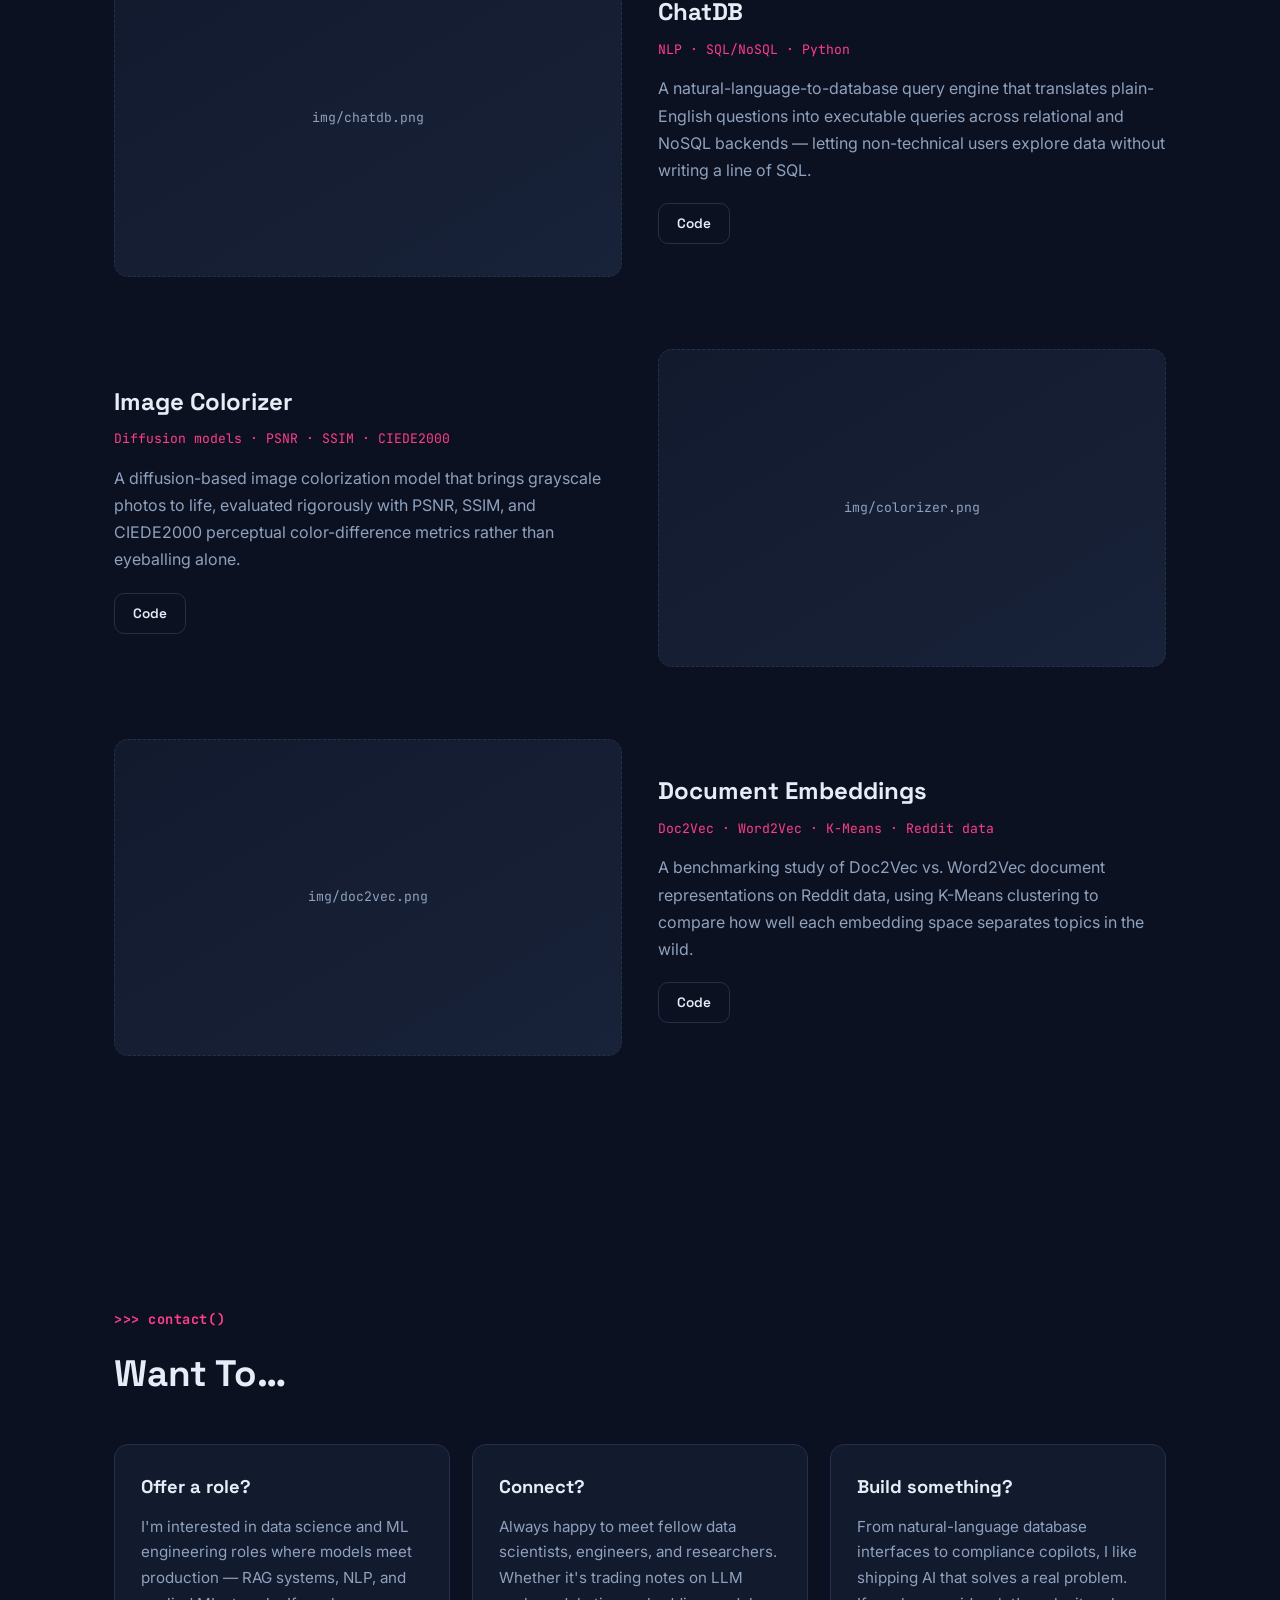
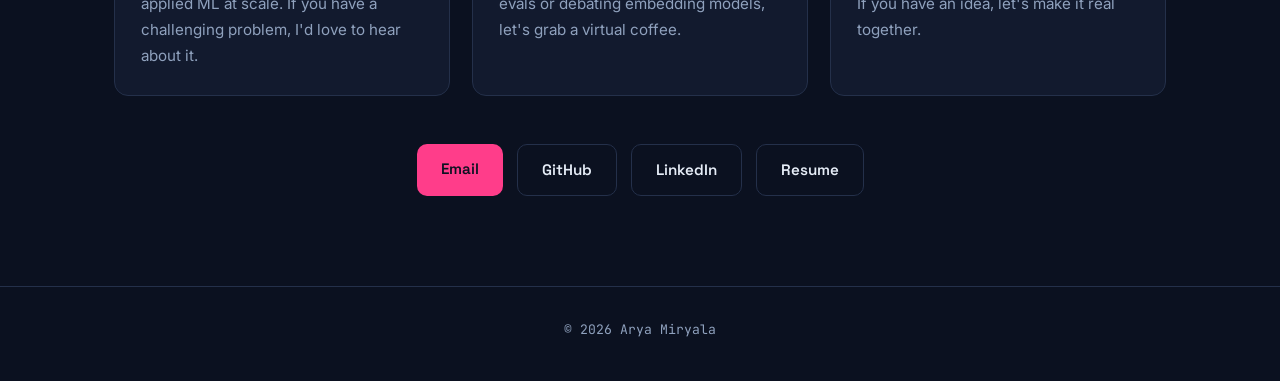
==== commit eb56aef8: "updated picture" ====
--- a/index.html
+++ b/index.html
@@ -29,13 +29,13 @@
 
   <!-- ======== SOCIAL RAIL ======== -->
   <aside class="rail rail--left" aria-label="Social links">
-    <a href="mailto:you@example.com" aria-label="Email">
+    <a href="amiryala565@gmail.com" aria-label="Email">
       <svg viewBox="0 0 24 24"><path d="M4 6h16a1 1 0 0 1 1 1v10a1 1 0 0 1-1 1H4a1 1 0 0 1-1-1V7a1 1 0 0 1 1-1Zm.6 2 7.4 5.2L19.4 8"/></svg>
     </a>
-    <a href="https://www.linkedin.com/in/your-handle/" target="_blank" rel="noopener" aria-label="LinkedIn">
+    <a href="https://www.linkedin.com/in/arya-miryala/" target="_blank" rel="noopener" aria-label="LinkedIn">
       <svg viewBox="0 0 24 24"><path d="M6.5 8.8v8.4M6.5 5.9v.1M10.5 17.2V8.8m0 3.1c0-2.1 6-2.9 6 0v5.3"/></svg>
     </a>
-    <a href="https://github.com/your-handle" target="_blank" rel="noopener" aria-label="GitHub">
+    <a href="https://github.com/aryamiryala" target="_blank" rel="noopener" aria-label="GitHub">
       <svg viewBox="0 0 24 24"><path d="M12 3a9 9 0 0 0-2.85 17.54c.45.08.61-.2.61-.43v-1.5c-2.5.54-3.03-1.2-3.03-1.2-.4-1.04-1-1.32-1-1.32-.82-.56.06-.55.06-.55.9.06 1.38.93 1.38.93.8 1.38 2.11.98 2.63.75.08-.58.31-.98.57-1.2-2-.23-4.1-1-4.1-4.45 0-.98.35-1.78.93-2.41-.1-.23-.4-1.15.08-2.4 0 0 .76-.24 2.48.92a8.6 8.6 0 0 1 4.51 0c1.72-1.16 2.47-.92 2.47-.92.5 1.25.19 2.17.1 2.4.58.63.92 1.43.92 2.41 0 3.47-2.1 4.22-4.11 4.44.32.28.61.83.61 1.67v2.48c0 .24.16.52.62.43A9 9 0 0 0 12 3Z"/></svg>
     </a>
     <span class="rail__line"></span>
@@ -65,7 +65,7 @@
       </div>
       <div class="hero__portrait" aria-hidden="true">
         <!-- Replace with <img src="assets/me.png" alt="Arya"> -->
-        <img src="assets/arya.jpg" alt="Arya" style="width:min(320px,80%); border-radius:14px; border:1px solid var(--line);">
+        <img src="assets/arya.JPG" alt="Arya" style="width:min(320px,80%); border-radius:14px; border:1px solid var(--line);">
       </div>
     </section>
 
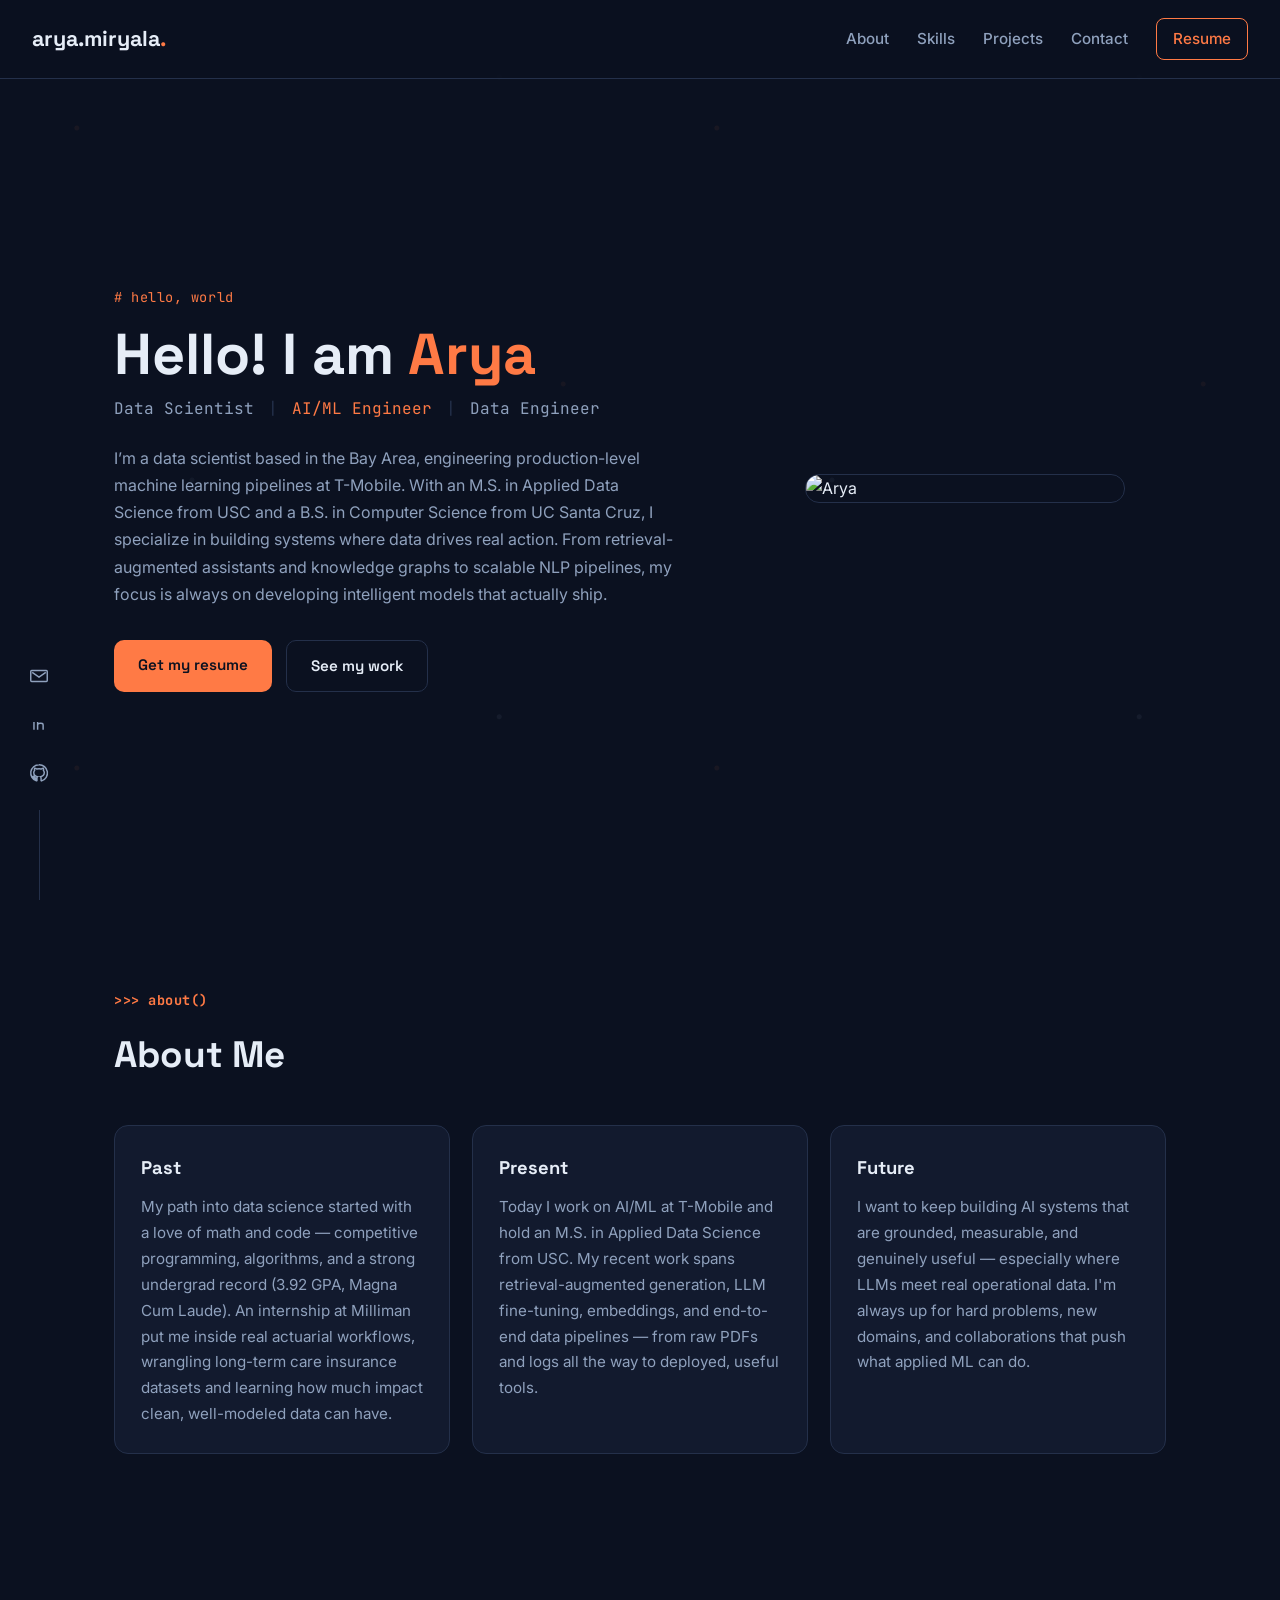
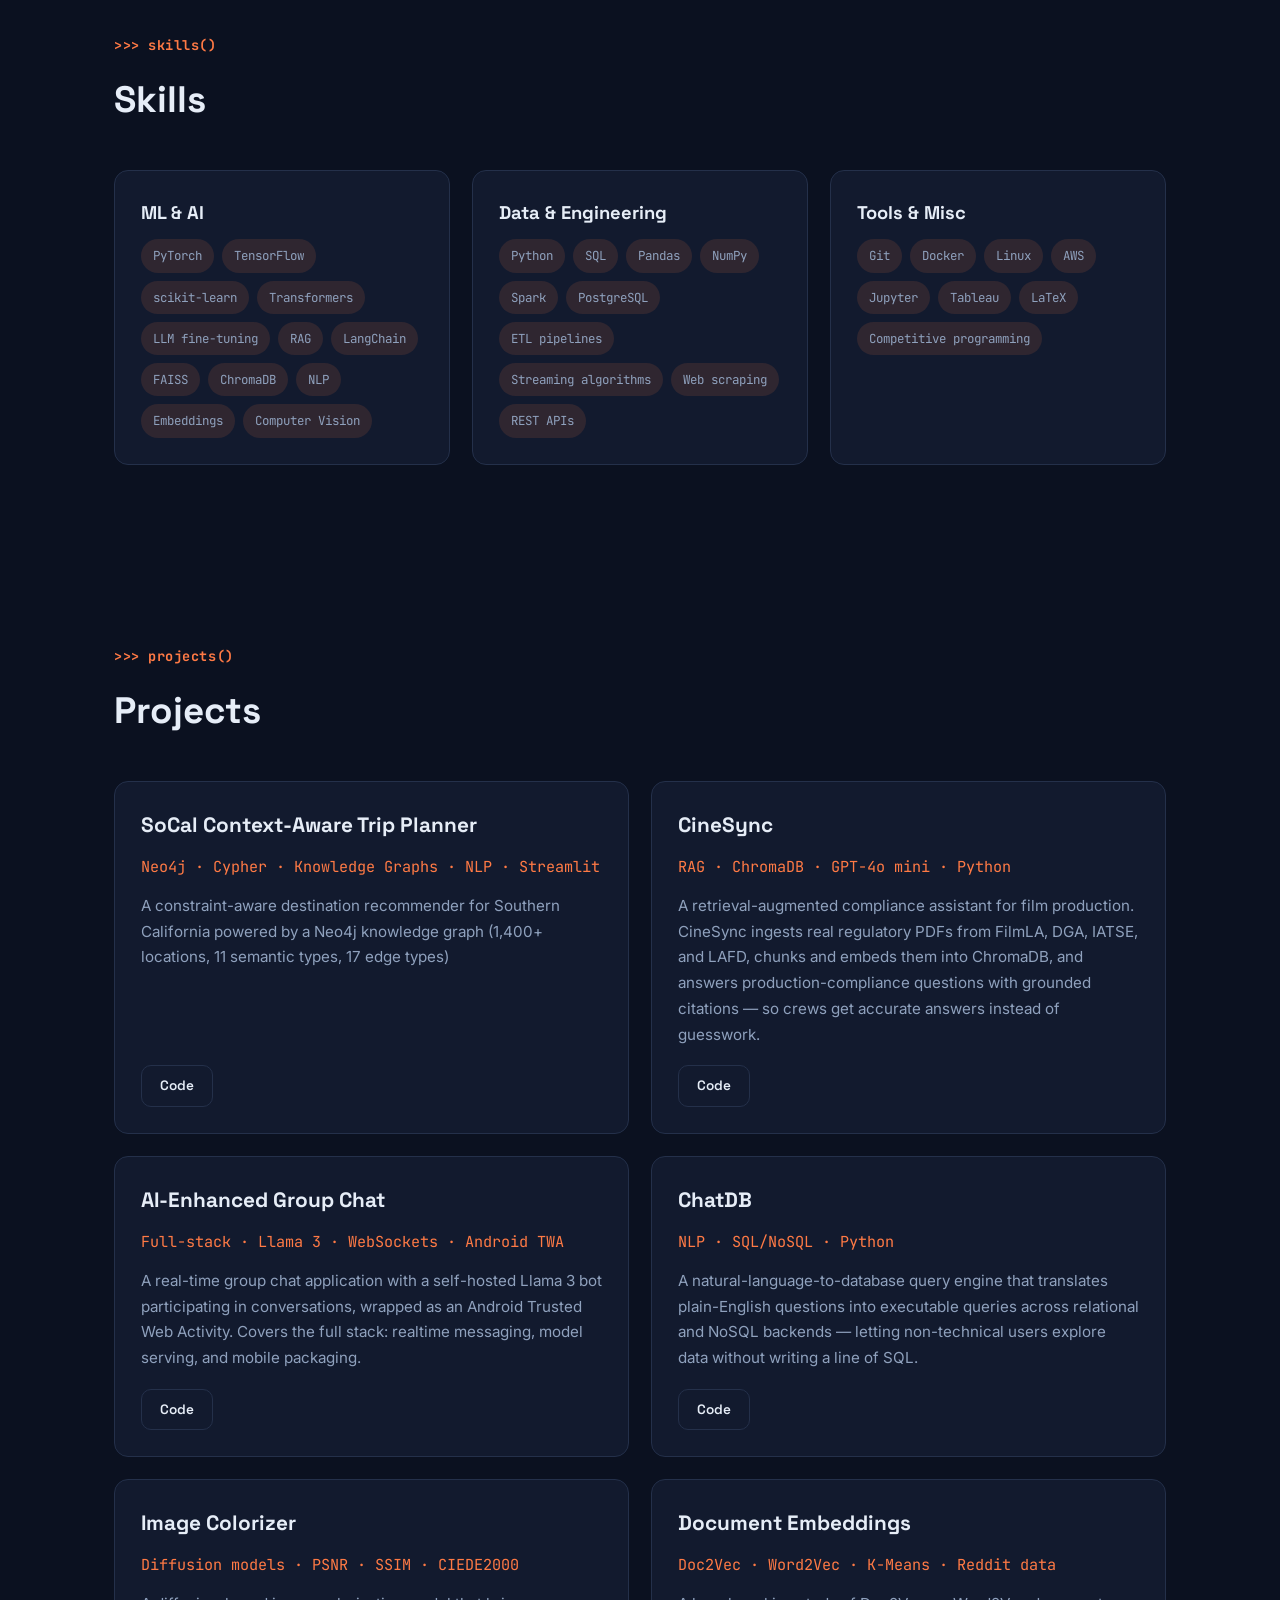
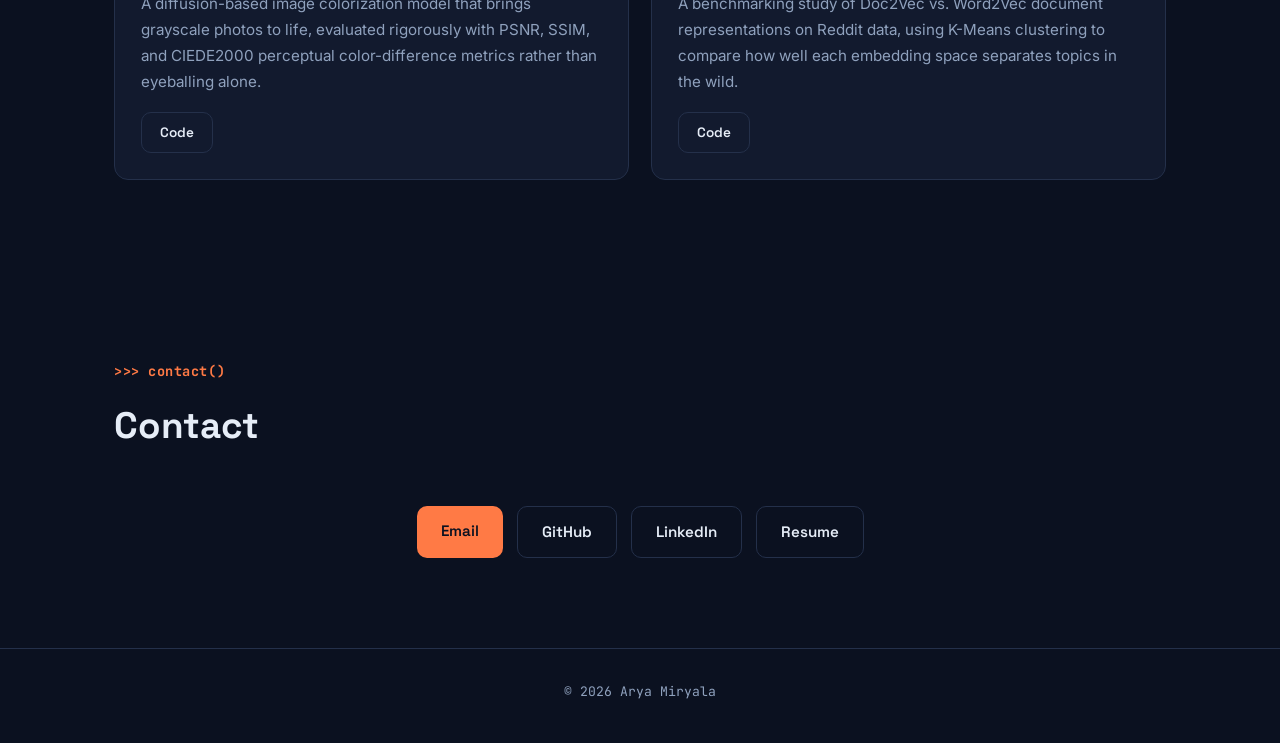
==== commit b908e4d6: "major updates" ====
--- a/index.html
+++ b/index.html
@@ -3,8 +3,8 @@
 <head>
   <meta charset="UTF-8" />
   <meta name="viewport" content="width=device-width, initial-scale=1" />
-  <meta name="description" content="Arya — Data Scientist & AI/ML Engineer. Portfolio of machine learning, RAG, and data engineering projects." />
-  <title>Arya · Data Scientist</title>
+  <meta name="description" content="Arya Miryala" />
+  <title>Arya Miryala</title>
   <link rel="preconnect" href="https://fonts.googleapis.com" />
   <link rel="preconnect" href="https://fonts.gstatic.com" crossorigin />
   <link href="https://fonts.googleapis.com/css2?family=Space+Grotesk:wght@500;600;700&family=Inter:wght@400;500;600&family=JetBrains+Mono:wght@400;500&display=swap" rel="stylesheet" />
@@ -14,7 +14,7 @@
 
   <!-- ======== NAV ======== -->
   <header class="nav" id="top">
-    <a class="nav__logo" href="#top">arya<span>.</span></a>
+    <a class="nav__logo" href="#top">arya.miryala<span>.</span></a>
     <nav class="nav__links" id="navLinks">
       <a href="#about">About</a>
       <a href="#skills">Skills</a>
@@ -29,7 +29,7 @@
 
   <!-- ======== SOCIAL RAIL ======== -->
   <aside class="rail rail--left" aria-label="Social links">
-    <a href="amiryala565@gmail.com" aria-label="Email">
+    <a href="mailto:amiryala565@gmail.com" aria-label="Email">
       <svg viewBox="0 0 24 24"><path d="M4 6h16a1 1 0 0 1 1 1v10a1 1 0 0 1-1 1H4a1 1 0 0 1-1-1V7a1 1 0 0 1 1-1Zm.6 2 7.4 5.2L19.4 8"/></svg>
     </a>
     <a href="https://www.linkedin.com/in/arya-miryala/" target="_blank" rel="noopener" aria-label="LinkedIn">
@@ -50,13 +50,13 @@
         <div class="hero__roles">
           <span class="role" data-active>Data Scientist</span>
           <span class="role">AI/ML Engineer</span>
+          <span class="role">Data Engineer</span>
         </div>
         <p class="hero__blurb">
-          I'm a data scientist based in the Bay Area, working on building ML solutions at T-Mobile.
-          I recently completed my M.S. in Applied Data Science at USC and graduated from UC Santa Cruz with a 
-          bachelors degree in Computer Science. I love
-          building systems where data actually does something — retrieval-augmented
-          assistants, NLP pipelines, and models that ship.
+          I’m a data scientist based in the Bay Area, engineering production-level machine learning pipelines at T-Mobile. 
+          With an M.S. in Applied Data Science from USC and a B.S. in Computer Science from UC Santa Cruz, 
+          I specialize in building systems where data drives real action. 
+          From retrieval-augmented assistants and knowledge graphs to scalable NLP pipelines, my focus is always on developing intelligent models that actually ship.
         </p>
         <div class="hero__cta">
           <a class="btn btn--primary" href="docs/resume.pdf" target="_blank" rel="noopener">Get my resume</a>
@@ -64,7 +64,6 @@
         </div>
       </div>
       <div class="hero__portrait" aria-hidden="true">
-        <!-- Replace with <img src="assets/me.png" alt="Arya"> -->
         <img src="assets/arya.JPG" alt="Arya" style="width:min(320px,80%); border-radius:14px; border:1px solid var(--line);">
       </div>
     </section>
@@ -131,12 +130,20 @@
     <section class="section container" id="projects">
       <h2 class="section__title"><span class="eyebrow mono">&gt;&gt;&gt; projects()</span>Projects</h2>
 
-      <article class="project">
-        <div class="project__media">
-          <!-- Replace with <img src="assets/cinesync.png" alt="CineSync screenshot"> -->
-          <div class="media-placeholder mono">img/cinesync.png</div>
-        </div>
-        <div class="project__body">
+      <div class="projects-grid">
+
+        <article class="card project-card">
+          <h3>SoCal Context-Aware Trip Planner</h3>
+          <p class="mono project__stack">Neo4j · Cypher · Knowledge Graphs · NLP · Streamlit</p>
+          <p>A constraint-aware destination recommender for Southern California powered by a
+          Neo4j knowledge graph (1,400+ locations, 11 semantic types, 17 edge types)
+          </p>
+          <div class="project__links">
+            <a class="btn btn--small" href="https://github.com/aryamiryala/SoCal-Context-Aware-Planner" target="_blank" rel="noopener">Code</a>
+          </div>
+        </article>
+
+        <article class="card project-card">
           <h3>CineSync</h3>
           <p class="mono project__stack">RAG · ChromaDB · GPT-4o mini · Python</p>
           <p>A retrieval-augmented compliance assistant for film production. CineSync ingests
@@ -144,100 +151,62 @@
           ChromaDB, and answers production-compliance questions with grounded citations — so
           crews get accurate answers instead of guesswork.</p>
           <div class="project__links">
-            <a class="btn btn--small" href="https://github.com/your-handle/cinesync" target="_blank" rel="noopener">Code</a>
-          </div>
-        </div>
-      </article>
-
-      <article class="project project--flip">
-        <div class="project__media">
-          <div class="media-placeholder mono">img/groupchat.png</div>
-        </div>
-        <div class="project__body">
+            <a class="btn btn--small" href="https://github.com/aryamiryala/cinesync" target="_blank" rel="noopener">Code</a>
+          </div>
+        </article>
+
+        <article class="card project-card">
           <h3>AI-Enhanced Group Chat</h3>
           <p class="mono project__stack">Full-stack · Llama 3 · WebSockets · Android TWA</p>
           <p>A real-time group chat application with a self-hosted Llama 3 bot participating in
           conversations, wrapped as an Android Trusted Web Activity. Covers the full stack:
           realtime messaging, model serving, and mobile packaging.</p>
           <div class="project__links">
-            <a class="btn btn--small" href="https://github.com/your-handle/ai-enhanced-groupchat" target="_blank" rel="noopener">Code</a>
-          </div>
-        </div>
-      </article>
-
-      <article class="project">
-        <div class="project__media">
-          <div class="media-placeholder mono">img/chatdb.png</div>
-        </div>
-        <div class="project__body">
+            <a class="btn btn--small" href="https://github.com/aryamiryala/ai-enhanced-groupchat" target="_blank" rel="noopener">Code</a>
+          </div>
+        </article>
+
+        <article class="card project-card">
           <h3>ChatDB</h3>
           <p class="mono project__stack">NLP · SQL/NoSQL · Python</p>
           <p>A natural-language-to-database query engine that translates plain-English questions
           into executable queries across relational and NoSQL backends — letting non-technical
           users explore data without writing a line of SQL.</p>
           <div class="project__links">
-            <a class="btn btn--small" href="https://github.com/your-handle/chatdb" target="_blank" rel="noopener">Code</a>
-          </div>
-        </div>
-      </article>
-
-      <article class="project project--flip">
-        <div class="project__media">
-          <div class="media-placeholder mono">img/colorizer.png</div>
-        </div>
-        <div class="project__body">
+            <a class="btn btn--small" href="https://github.com/aryamiryala/chatdb" target="_blank" rel="noopener">Code</a>
+          </div>
+        </article>
+
+        <article class="card project-card">
           <h3>Image Colorizer</h3>
           <p class="mono project__stack">Diffusion models · PSNR · SSIM · CIEDE2000</p>
           <p>A diffusion-based image colorization model that brings grayscale photos to life,
           evaluated rigorously with PSNR, SSIM, and CIEDE2000 perceptual color-difference
           metrics rather than eyeballing alone.</p>
           <div class="project__links">
-            <a class="btn btn--small" href="https://github.com/your-handle/image-colorizer" target="_blank" rel="noopener">Code</a>
-          </div>
-        </div>
-      </article>
-
-      <article class="project">
-        <div class="project__media">
-          <div class="media-placeholder mono">img/doc2vec.png</div>
-        </div>
-        <div class="project__body">
+            <a class="btn btn--small" href="https://github.com/aryamiryala/image-colorizer" target="_blank" rel="noopener">Code</a>
+          </div>
+        </article>
+
+        <article class="card project-card">
           <h3>Document Embeddings</h3>
           <p class="mono project__stack">Doc2Vec · Word2Vec · K-Means · Reddit data</p>
           <p>A benchmarking study of Doc2Vec vs. Word2Vec document representations on Reddit
           data, using K-Means clustering to compare how well each embedding space separates
           topics in the wild.</p>
           <div class="project__links">
-            <a class="btn btn--small" href="https://github.com/your-handle/document-embeddings" target="_blank" rel="noopener">Code</a>
-          </div>
-        </div>
-      </article>
+            <a class="btn btn--small" href="https://github.com/aryamiryala/document-embeddings" target="_blank" rel="noopener">Code</a>
+          </div>
+        </article>
+
+      </div>
     </section>
 
     <!-- ======== CONTACT ======== -->
     <section class="section container" id="contact">
-      <h2 class="section__title"><span class="eyebrow mono">&gt;&gt;&gt; contact()</span>Want To…</h2>
-      <div class="grid-3">
-        <article class="card">
-          <h3>Offer a role?</h3>
-          <p>I'm interested in data science and ML engineering roles where models meet
-          production — RAG systems, NLP, and applied ML at scale. If you have a challenging
-          problem, I'd love to hear about it.</p>
-        </article>
-        <article class="card">
-          <h3>Connect?</h3>
-          <p>Always happy to meet fellow data scientists, engineers, and researchers. Whether
-          it's trading notes on LLM evals or debating embedding models, let's grab a virtual
-          coffee.</p>
-        </article>
-        <article class="card">
-          <h3>Build something?</h3>
-          <p>From natural-language database interfaces to compliance copilots, I like shipping
-          AI that solves a real problem. If you have an idea, let's make it real together.</p>
-        </article>
-      </div>
+      <h2 class="section__title"><span class="eyebrow mono">&gt;&gt;&gt; contact()</span>Contact</h2>
       <div class="contact__actions">
-        <a class="btn btn--primary" href="amiryala565@gmail.com">Email</a>
+        <a class="btn btn--primary" href="mailto:amiryala565@gmail.com">Email</a>
         <a class="btn btn--ghost" href="https://github.com/aryamiryala" target="_blank" rel="noopener">GitHub</a>
         <a class="btn btn--ghost" href="https://www.linkedin.com/in/arya-miryala/" target="_blank" rel="noopener">LinkedIn</a>
         <a class="btn btn--ghost" href="docs/resume.pdf" target="_blank" rel="noopener">Resume</a>
@@ -251,4 +220,4 @@
 
   <script src="script.js"></script>
 </body>
-</html>
+</html>
--- a/styles.css
+++ b/styles.css
@@ -6,8 +6,8 @@
   --line: #24304a;        /* hairlines */
   --text: #e6edf7;        /* primary text */
   --muted: #8fa1bd;       /* secondary text */
-  --accent: #ff3d8a;      /* magenta signal */
-  --accent-soft: rgba(255, 61, 138, 0.12);
+  --accent: #ff7a45;      /* ember orange */
+  --accent-soft: rgba(255, 122, 69, 0.12);
   --display: "Space Grotesk", sans-serif;
   --body: "Inter", sans-serif;
   --mono: "JetBrains Mono", monospace;
@@ -35,10 +35,10 @@
   inset: 0;
   pointer-events: none;
   background-image:
-    radial-gradient(circle at 12% 20%, rgba(255,61,138,0.06) 0 2px, transparent 3px),
+    radial-gradient(circle at 12% 20%, rgba(255,122,69,0.06) 0 2px, transparent 3px),
     radial-gradient(circle at 78% 12%, rgba(143,161,189,0.08) 0 2px, transparent 3px),
     radial-gradient(circle at 30% 75%, rgba(143,161,189,0.06) 0 2px, transparent 3px),
-    radial-gradient(circle at 88% 60%, rgba(255,61,138,0.05) 0 2px, transparent 3px);
+    radial-gradient(circle at 88% 60%, rgba(255,122,69,0.05) 0 2px, transparent 3px);
   background-size: 640px 640px;
   z-index: 0;
 }
@@ -172,33 +172,16 @@
 }
 .btn:hover { transform: translateY(-2px); }
 .btn--primary { background: var(--accent); color: #0b1120; }
-.btn--primary:hover { background: #ff5c9c; }
+.btn--primary:hover { background: #ff9066; }
 .btn--ghost { border: 1px solid var(--line); color: var(--text); }
 .btn--ghost:hover { border-color: var(--accent); color: var(--accent); }
 .btn--small { padding: 8px 18px; font-size: 0.85rem; border: 1px solid var(--line); color: var(--text); }
 .btn--small:hover { border-color: var(--accent); color: var(--accent); }
 
 .hero__portrait { display: flex; justify-content: center; }
-.portrait-placeholder {
-  width: min(320px, 80%);
-  aspect-ratio: 4 / 5;
-  border-radius: var(--radius);
-  border: 1px dashed var(--line);
-  background:
-    linear-gradient(160deg, var(--panel) 0%, var(--panel-2) 100%);
-  display: flex;
-  align-items: center;
-  justify-content: center;
+.hero__portrait img {
+  display: block;
   position: relative;
-}
-.portrait-placeholder::after {
-  content: "";
-  position: absolute;
-  inset: -14px 14px 14px -14px;
-  border: 1px solid var(--accent);
-  border-radius: var(--radius);
-  opacity: 0.35;
-  z-index: -1;
 }
 
 /* ============ Sections ============ */
@@ -247,41 +230,28 @@
 }
 .chips li:hover { color: var(--accent); border-color: var(--accent); }
 
-/* ============ Projects ============ */
-.project {
+/* ============ Projects (card grid, no images) ============ */
+.projects-grid {
   display: grid;
-  grid-template-columns: 1fr 1fr;
-  gap: 36px;
-  align-items: center;
-  margin-bottom: 72px;
-}
-.project--flip .project__media { order: 2; }
-
-.project__media { position: relative; }
-.media-placeholder {
-  aspect-ratio: 16 / 10;
-  border-radius: var(--radius);
-  border: 1px dashed var(--line);
-  background: linear-gradient(150deg, var(--panel) 0%, var(--panel-2) 100%);
-  display: flex;
-  align-items: center;
-  justify-content: center;
-}
-.project__media img {
-  width: 100%;
-  border-radius: var(--radius);
-  border: 1px solid var(--line);
-  display: block;
-}
-
-.project__body h3 {
-  font-family: var(--display);
-  font-size: 1.5rem;
-  margin-bottom: 0.35rem;
-}
-.project__stack { color: var(--accent); margin-bottom: 0.9rem; }
-.project__body > p:not(.project__stack) { color: var(--muted); margin-bottom: 1.2rem; }
-.project__links { display: flex; gap: 12px; }
+  grid-template-columns: repeat(2, 1fr);
+  gap: 22px;
+}
+
+.project-card { display: flex; flex-direction: column; }
+.project-card h3 { font-size: 1.3rem; }
+.project-card .project__stack {
+  color: var(--accent);
+  margin-bottom: 0.8rem;
+}
+.project-card p:not(.project__stack) {
+  color: var(--muted);
+  margin-bottom: 1.1rem;
+}
+.project-card .project__links {
+  margin-top: auto;
+  display: flex;
+  gap: 12px;
+}
 
 /* ============ Contact / footer ============ */
 .contact__actions {
@@ -316,10 +286,8 @@
 @media (max-width: 900px) {
   .hero { grid-template-columns: 1fr; text-align: left; }
   .hero__portrait { order: -1; }
-  .portrait-placeholder { width: min(240px, 70%); }
   .grid-3 { grid-template-columns: 1fr; }
-  .project, .project--flip { grid-template-columns: 1fr; gap: 20px; }
-  .project--flip .project__media { order: 0; }
+  .projects-grid { grid-template-columns: 1fr; }
   .rail { display: none; }
 }
 
@@ -340,4 +308,4 @@
   .nav.menu-open .nav__burger span:nth-child(1) { transform: translateY(7px) rotate(45deg); }
   .nav.menu-open .nav__burger span:nth-child(2) { opacity: 0; }
   .nav.menu-open .nav__burger span:nth-child(3) { transform: translateY(-7px) rotate(-45deg); }
-}
+}
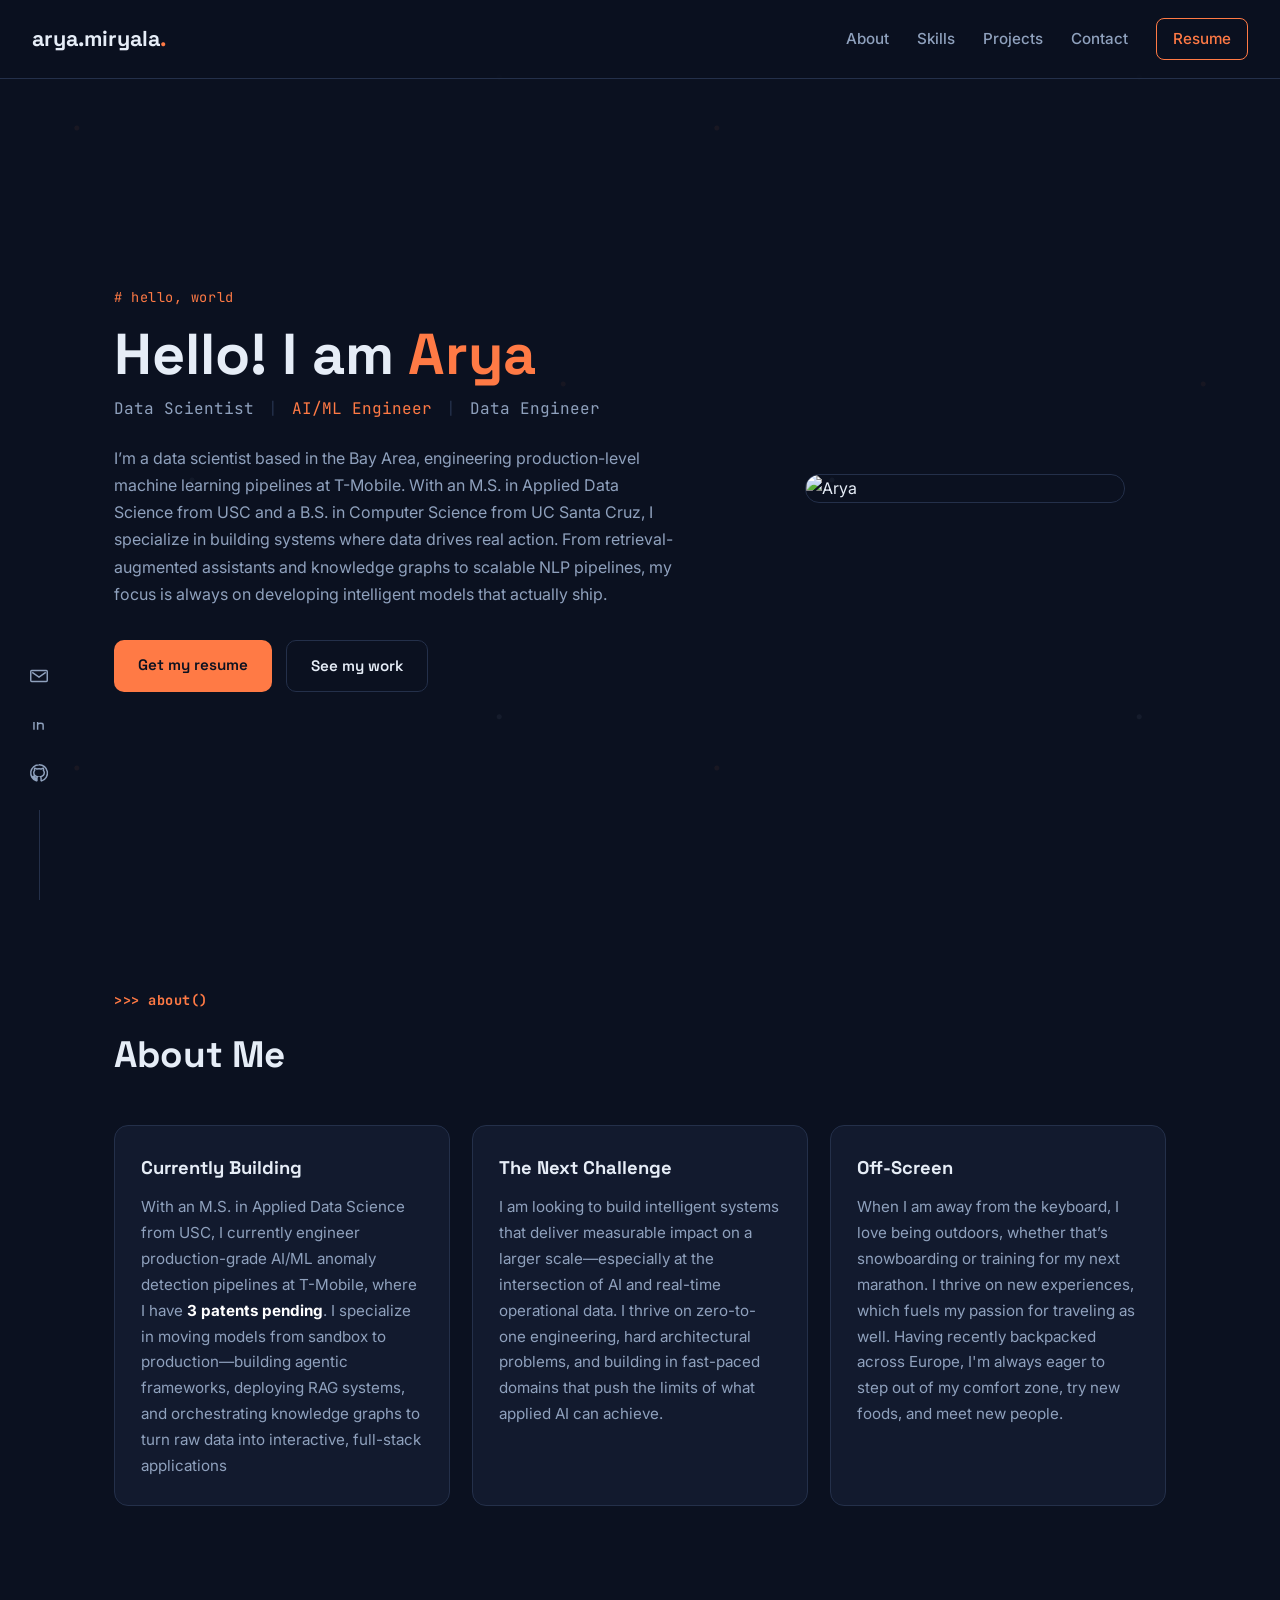
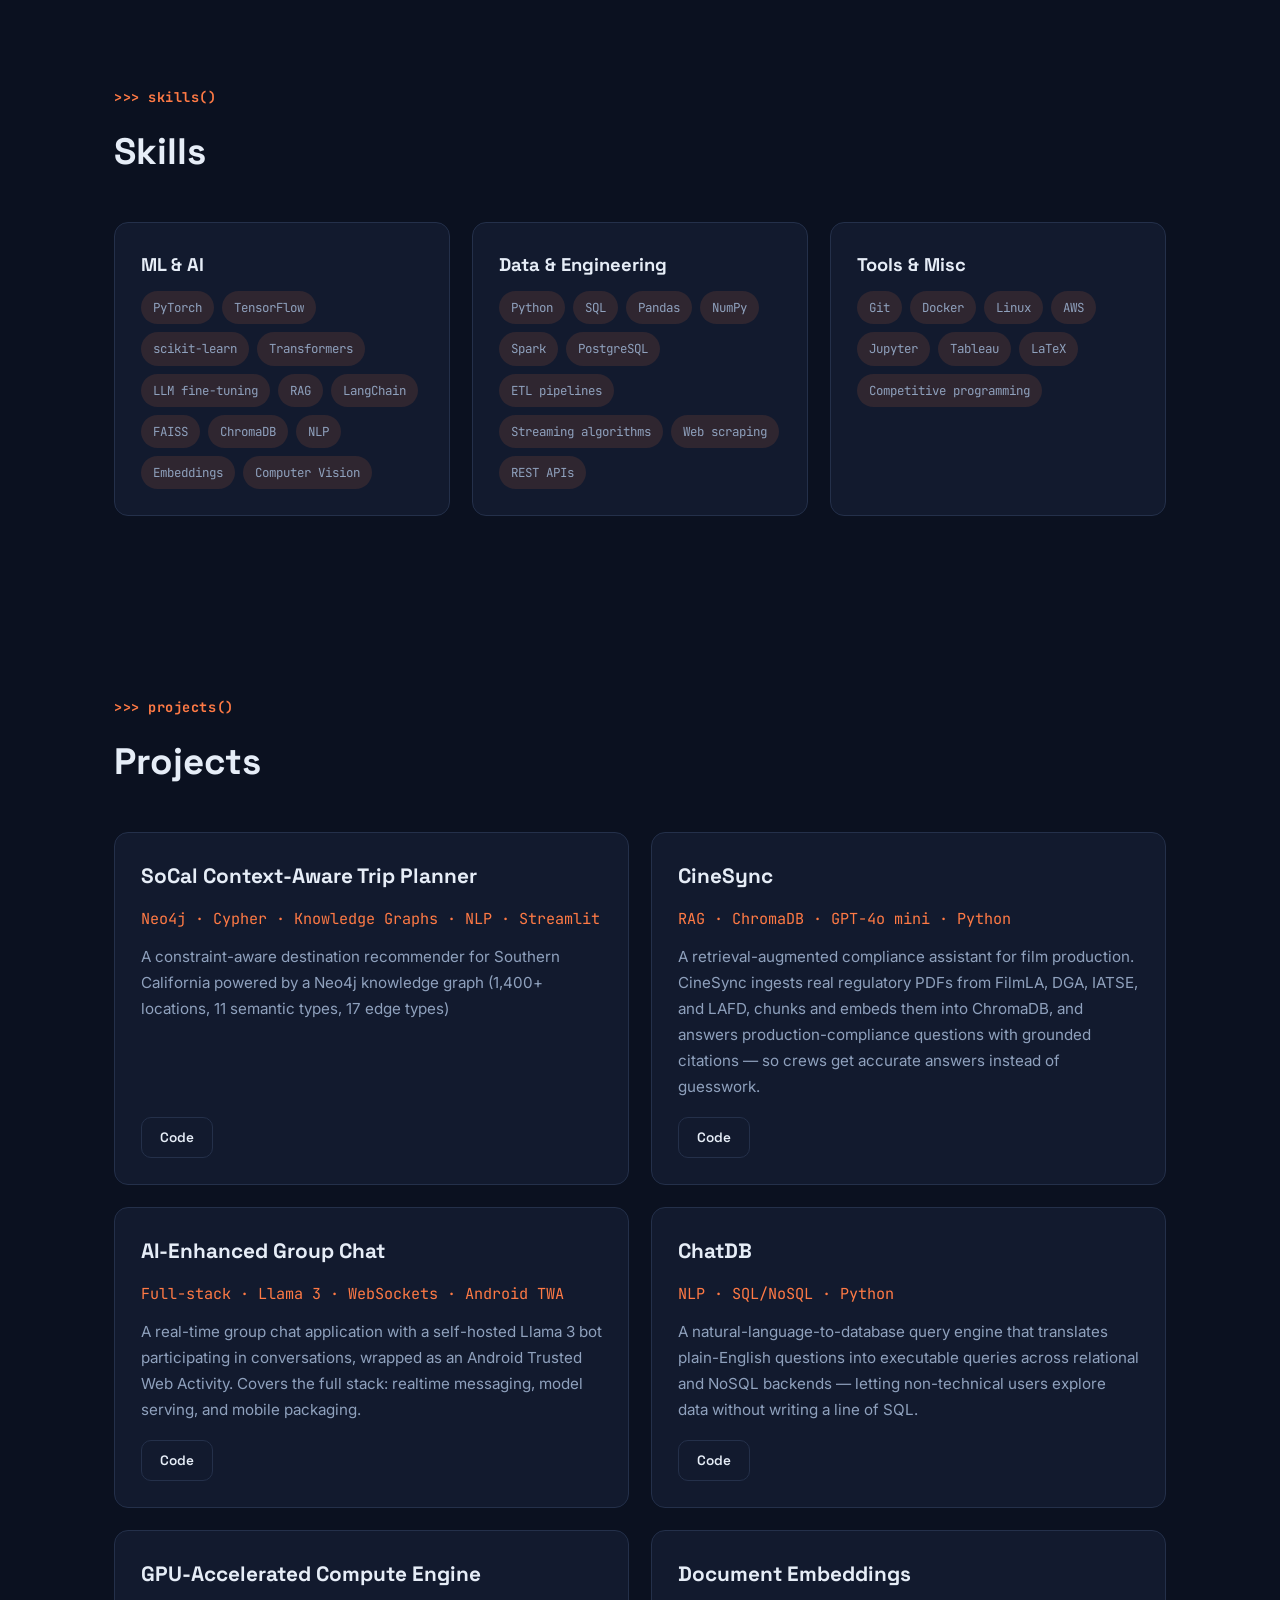
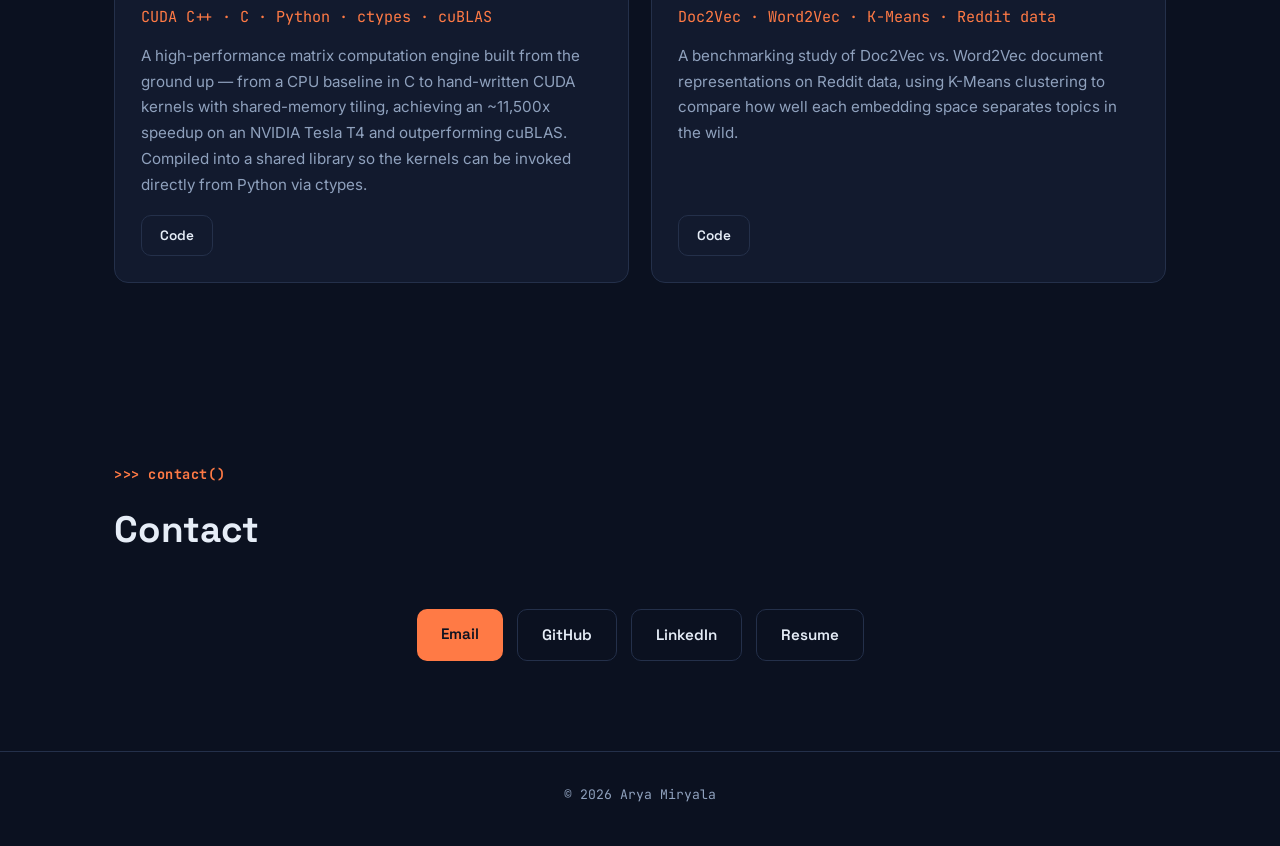
==== commit cad74655: "about me changes" ====
--- a/index.html
+++ b/index.html
@@ -72,27 +72,31 @@
     <section class="section container" id="about">
       <h2 class="section__title"><span class="eyebrow mono">&gt;&gt;&gt; about()</span>About Me</h2>
       <div class="grid-3">
-        <article class="card">
-          <h3>Past</h3>
-          <p>My path into data science started with a love of math and code — competitive
-          programming, algorithms, and a strong undergrad record (3.92 GPA, Magna Cum Laude).
-          An internship at Milliman put me inside real actuarial workflows, wrangling
-          long-term care insurance datasets and learning how much impact clean, well-modeled
-          data can have.</p>
-        </article>
-        <article class="card">
-          <h3>Present</h3>
-          <p>Today I work on AI/ML at T-Mobile and hold an M.S. in Applied Data Science from
-          USC. My recent work spans retrieval-augmented generation, LLM fine-tuning,
-          embeddings, and end-to-end data pipelines — from raw PDFs and logs all the way
-          to deployed, useful tools.</p>
-        </article>
-        <article class="card">
-          <h3>Future</h3>
-          <p>I want to keep building AI systems that are grounded, measurable, and genuinely
-          useful — especially where LLMs meet real operational data. I'm always up for hard
-          problems, new domains, and collaborations that push what applied ML can do.</p>
-        </article>
+
+        <article class="card">
+          <h3>Currently Building</h3>
+          <p>With an M.S. in Applied Data Science from USC, 
+            I currently engineer production-grade AI/ML anomaly detection pipelines at T-Mobile, where I have <strong style="color: white;">3 patents pending</strong>. 
+            I specialize in moving models from sandbox to production—building agentic frameworks, 
+            deploying RAG systems, and orchestrating knowledge graphs to turn raw data into interactive, full-stack applications</p>
+        </article>
+
+        <article class="card">
+          <h3>The Next Challenge</h3>
+          <p>I am looking to build intelligent systems that deliver measurable impact on a larger scale—especially 
+            at the intersection of AI and real-time operational data. 
+            I thrive on zero-to-one engineering, hard architectural problems, 
+            and building in fast-paced domains that push the limits of what applied AI can achieve.</p>
+        </article>
+
+         <article class="card">
+          <h3>Off-Screen</h3>
+          <p> When I am away from the keyboard, I love being outdoors, 
+            whether that’s snowboarding or training for my next marathon. 
+            I thrive on new experiences, which fuels my passion for traveling as well. 
+            Having recently backpacked across Europe, I'm always eager to step out of my comfort zone, try new foods, and meet new people. </p>
+        </article>
+
       </div>
     </section>
 
@@ -178,13 +182,14 @@
         </article>
 
         <article class="card project-card">
-          <h3>Image Colorizer</h3>
-          <p class="mono project__stack">Diffusion models · PSNR · SSIM · CIEDE2000</p>
-          <p>A diffusion-based image colorization model that brings grayscale photos to life,
-          evaluated rigorously with PSNR, SSIM, and CIEDE2000 perceptual color-difference
-          metrics rather than eyeballing alone.</p>
-          <div class="project__links">
-            <a class="btn btn--small" href="https://github.com/aryamiryala/image-colorizer" target="_blank" rel="noopener">Code</a>
+          <h3>GPU-Accelerated Compute Engine</h3>
+          <p class="mono project__stack">CUDA C++ · C · Python · ctypes · cuBLAS</p>
+          <p>A high-performance matrix computation engine built from the ground up — from a
+          CPU baseline in C to hand-written CUDA kernels with shared-memory tiling, achieving
+          an ~11,500x speedup on an NVIDIA Tesla T4 and outperforming cuBLAS. Compiled into a
+          shared library so the kernels can be invoked directly from Python via ctypes.</p>
+          <div class="project__links">
+            <a class="btn btn--small" href="https://github.com/aryamiryala/py-cuda-engine" target="_blank" rel="noopener">Code</a>
           </div>
         </article>
 
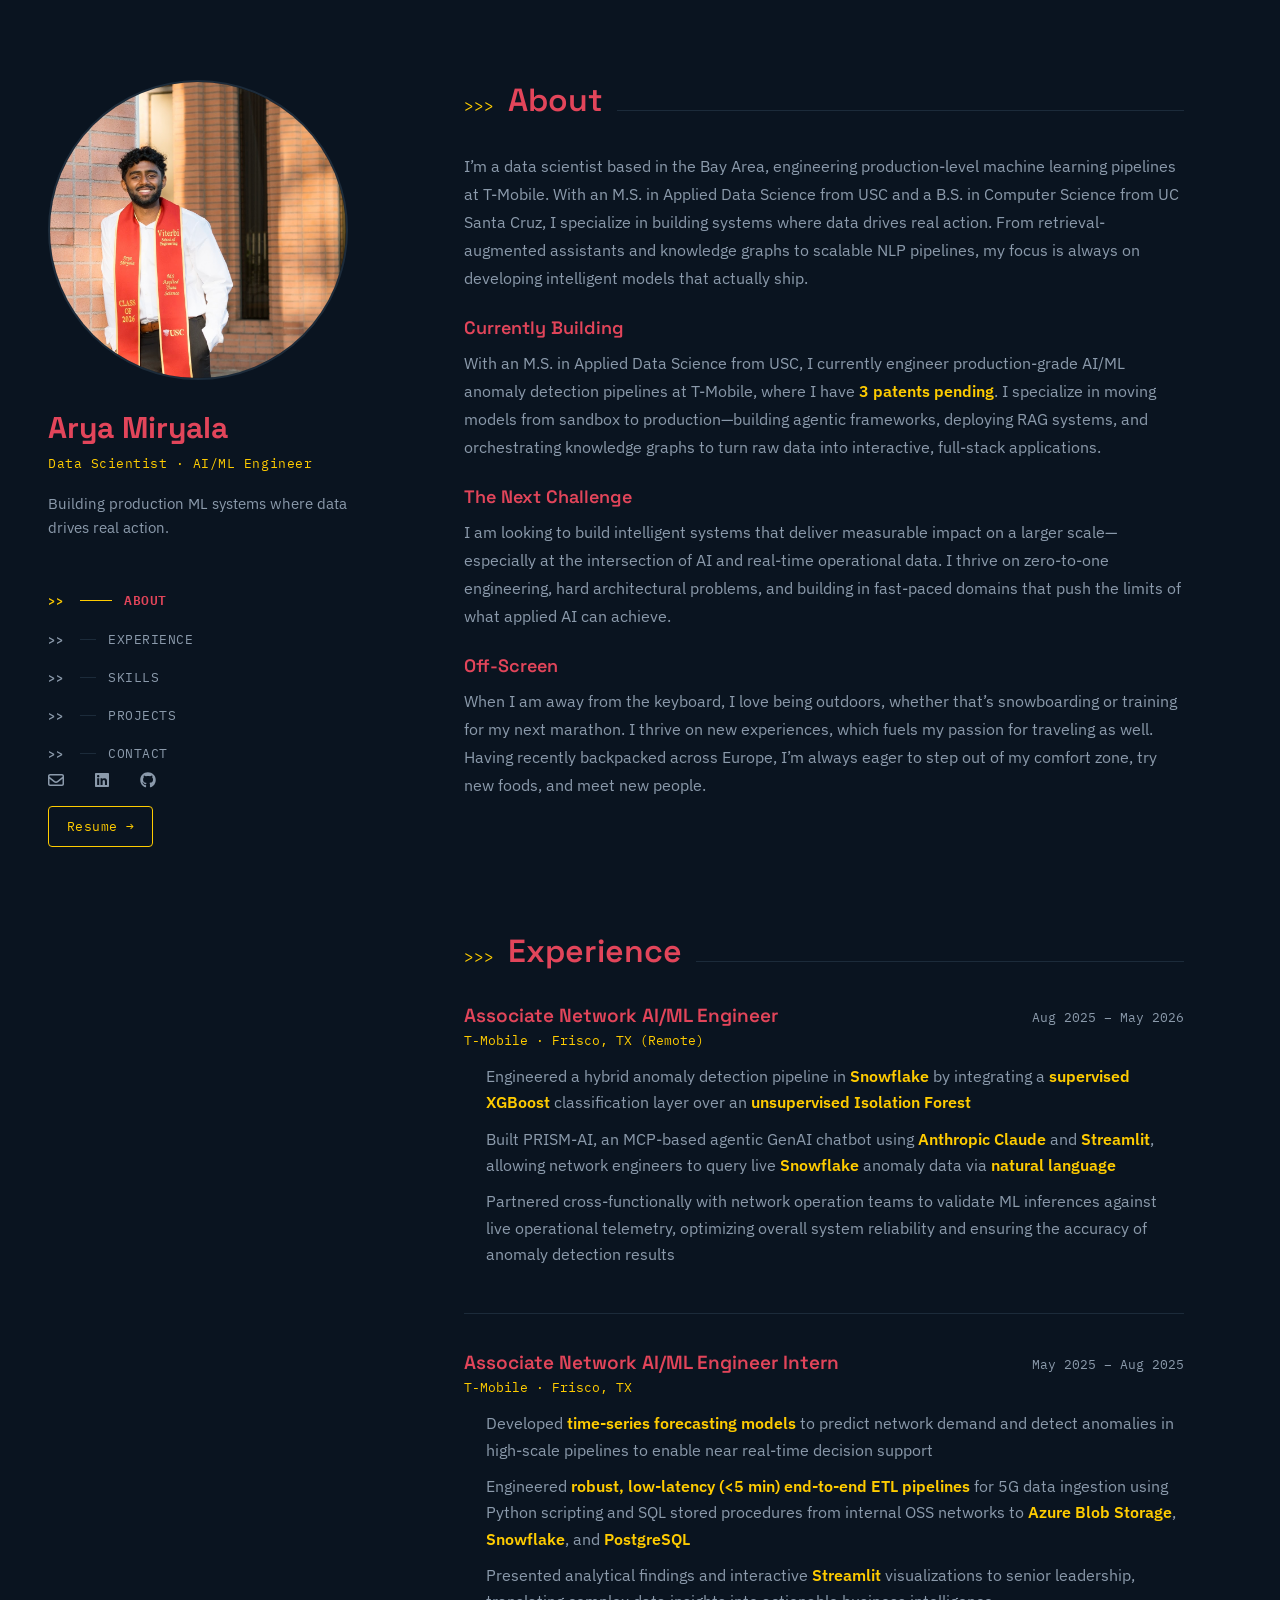
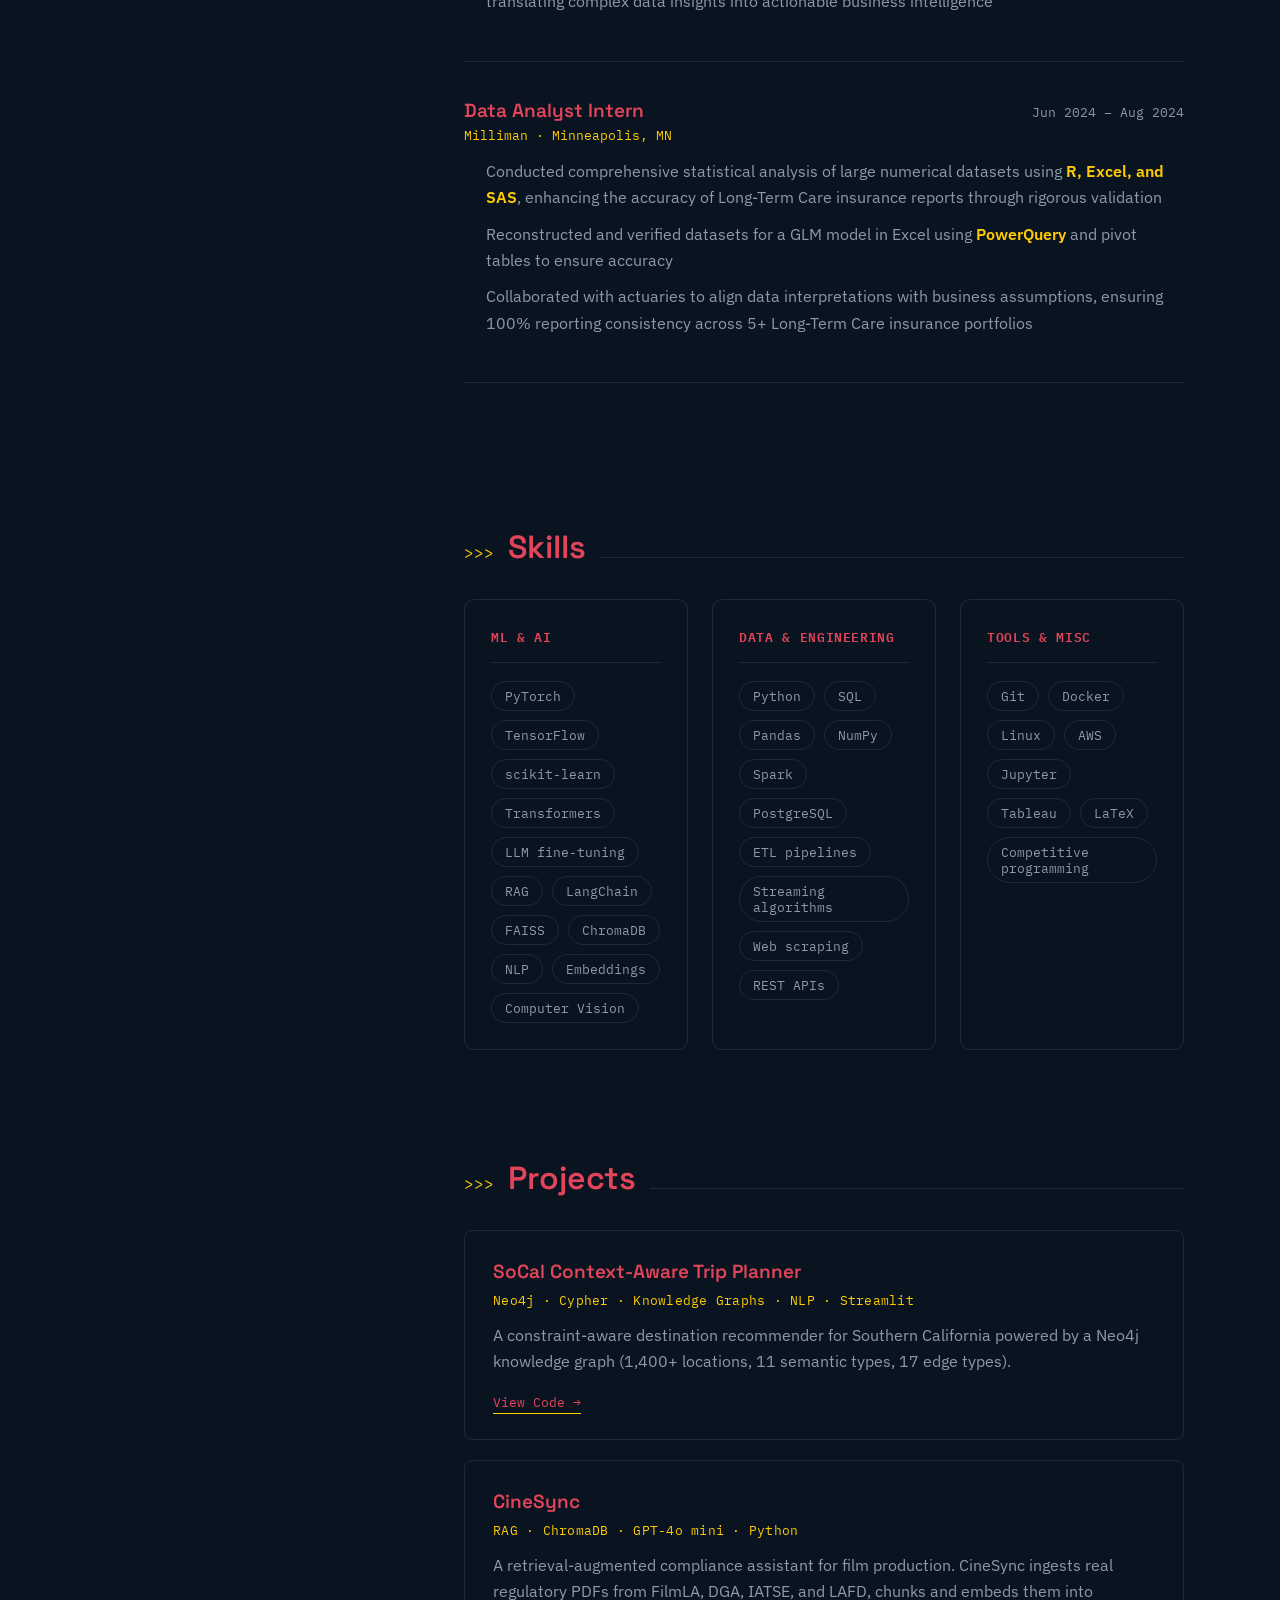
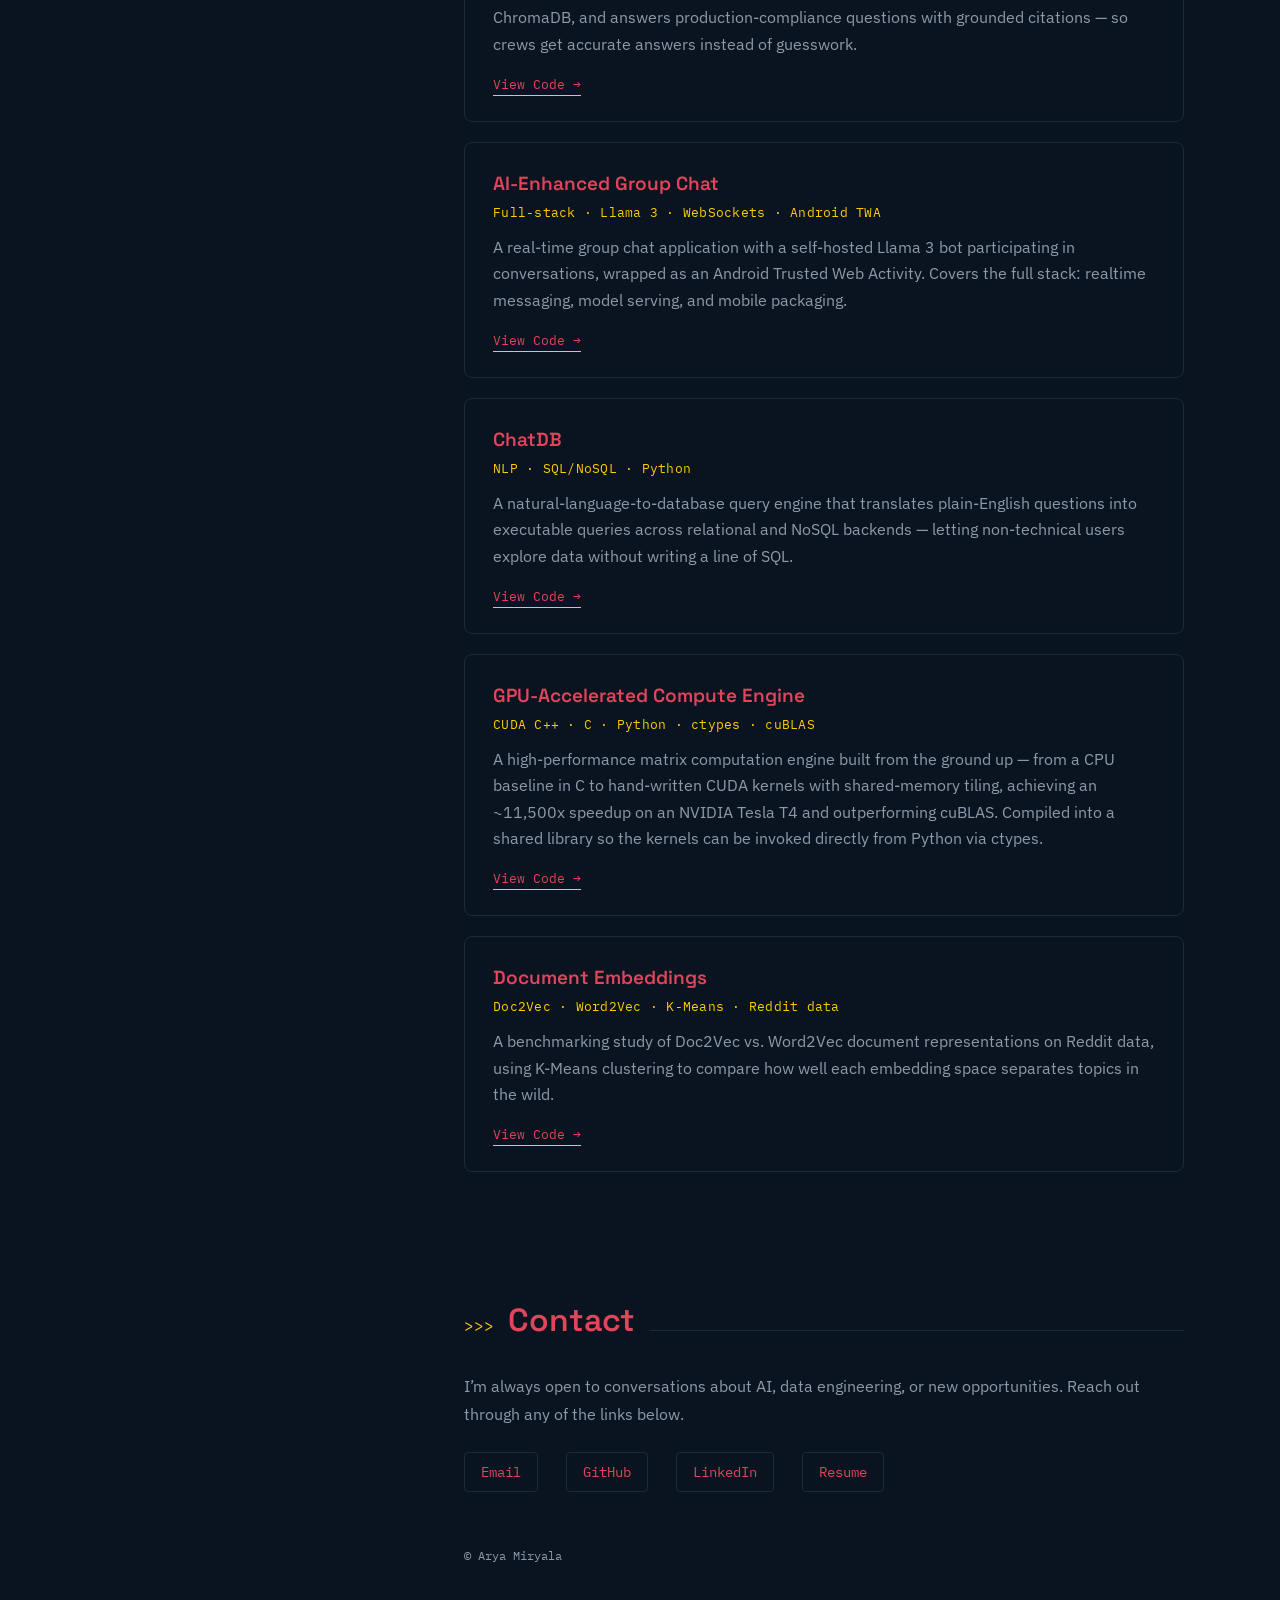
==== commit a83949c8: "revamped website" ====
--- a/index.html
+++ b/index.html
@@ -1,228 +1,271 @@
 <!DOCTYPE html>
 <html lang="en">
 <head>
-  <meta charset="UTF-8" />
-  <meta name="viewport" content="width=device-width, initial-scale=1" />
-  <meta name="description" content="Arya Miryala" />
-  <title>Arya Miryala</title>
-  <link rel="preconnect" href="https://fonts.googleapis.com" />
-  <link rel="preconnect" href="https://fonts.gstatic.com" crossorigin />
-  <link href="https://fonts.googleapis.com/css2?family=Space+Grotesk:wght@500;600;700&family=Inter:wght@400;500;600&family=JetBrains+Mono:wght@400;500&display=swap" rel="stylesheet" />
-  <link rel="stylesheet" href="styles.css" />
+<meta charset="UTF-8">
+<meta name="viewport" content="width=device-width, initial-scale=1">
+<title>Arya Miryala — Data Scientist &amp; AI/ML Engineer</title>
+<link rel="preconnect" href="https://fonts.googleapis.com">
+<link rel="preconnect" href="https://fonts.gstatic.com" crossorigin>
+<link href="https://fonts.googleapis.com/css2?family=Space+Grotesk:wght@500;600;700&family=IBM+Plex+Sans:wght@400;500;600&family=IBM+Plex+Mono:wght@400;500&display=swap" rel="stylesheet">
+<link rel="stylesheet" href="styles.css">
 </head>
 <body>
 
-  <!-- ======== NAV ======== -->
-  <header class="nav" id="top">
-    <a class="nav__logo" href="#top">arya.miryala<span>.</span></a>
-    <nav class="nav__links" id="navLinks">
-      <a href="#about">About</a>
-      <a href="#skills">Skills</a>
-      <a href="#projects">Projects</a>
-      <a href="#contact">Contact</a>
-      <a class="nav__resume" href="docs/resume.pdf" target="_blank" rel="noopener">Resume</a>
-    </nav>
-    <button class="nav__burger" id="burger" aria-label="Open menu" aria-expanded="false">
-      <span></span><span></span><span></span>
-    </button>
-  </header>
-
-  <!-- ======== SOCIAL RAIL ======== -->
-  <aside class="rail rail--left" aria-label="Social links">
-    <a href="mailto:amiryala565@gmail.com" aria-label="Email">
-      <svg viewBox="0 0 24 24"><path d="M4 6h16a1 1 0 0 1 1 1v10a1 1 0 0 1-1 1H4a1 1 0 0 1-1-1V7a1 1 0 0 1 1-1Zm.6 2 7.4 5.2L19.4 8"/></svg>
-    </a>
-    <a href="https://www.linkedin.com/in/arya-miryala/" target="_blank" rel="noopener" aria-label="LinkedIn">
-      <svg viewBox="0 0 24 24"><path d="M6.5 8.8v8.4M6.5 5.9v.1M10.5 17.2V8.8m0 3.1c0-2.1 6-2.9 6 0v5.3"/></svg>
-    </a>
-    <a href="https://github.com/aryamiryala" target="_blank" rel="noopener" aria-label="GitHub">
-      <svg viewBox="0 0 24 24"><path d="M12 3a9 9 0 0 0-2.85 17.54c.45.08.61-.2.61-.43v-1.5c-2.5.54-3.03-1.2-3.03-1.2-.4-1.04-1-1.32-1-1.32-.82-.56.06-.55.06-.55.9.06 1.38.93 1.38.93.8 1.38 2.11.98 2.63.75.08-.58.31-.98.57-1.2-2-.23-4.1-1-4.1-4.45 0-.98.35-1.78.93-2.41-.1-.23-.4-1.15.08-2.4 0 0 .76-.24 2.48.92a8.6 8.6 0 0 1 4.51 0c1.72-1.16 2.47-.92 2.47-.92.5 1.25.19 2.17.1 2.4.58.63.92 1.43.92 2.41 0 3.47-2.1 4.22-4.11 4.44.32.28.61.83.61 1.67v2.48c0 .24.16.52.62.43A9 9 0 0 0 12 3Z"/></svg>
-    </a>
-    <span class="rail__line"></span>
+<div id="intro-overlay" class="intro-overlay">
+  <div class="intro-name">ARYA MIRYALA</div>
+  <div class="intro-role">Data Scientist &middot; AI/ML Engineer </div>
+</div>
+
+<div class="layout">
+
+  <aside class="sidebar">
+    <div>
+      <div class="photo-wrap"><img src="assets/profile.jpg" alt="Arya Miryala"></div>
+      <h1 class="name">Arya Miryala</h1>
+      <p class="role">Data Scientist &middot; AI/ML Engineer</p>
+      <p class="blurb">Building production ML systems where data drives real action.</p>
+
+      <nav class="side-nav" aria-label="Section navigation">
+        <a href="#about" class="nav-link active" data-section="about">
+          <span class="num">&gt;&gt;</span><span class="line"></span><span class="label">About</span>
+        </a>
+        <a href="#experience" class="nav-link" data-section="experience">
+          <span class="num">&gt;&gt;</span><span class="line"></span><span class="label">Experience</span>
+        </a>
+        <a href="#skills" class="nav-link" data-section="skills">
+          <span class="num">&gt;&gt;</span><span class="line"></span><span class="label">Skills</span>
+        </a>
+        <a href="#projects" class="nav-link" data-section="projects">
+          <span class="num">&gt;&gt;</span><span class="line"></span><span class="label">Projects</span>
+        </a>
+        <a href="#contact" class="nav-link" data-section="contact">
+          <span class="num">&gt;&gt;</span><span class="line"></span><span class="label">Contact</span>
+        </a>
+      </nav>
+    </div>
+
+    <div class="sidebar-footer">
+      <div class="social-row">
+        <a href="mailto:amiryala565@gmail.com" aria-label="Email">
+          <svg viewBox="0 0 512 512" aria-hidden="true"><path d="M64 112c-8.8 0-16 7.2-16 16l0 22.1L220.5 291.7c20.7 17 50.4 17 71.1 0L464 150.1l0-22.1c0-8.8-7.2-16-16-16L64 112zM48 212.2L48 384c0 8.8 7.2 16 16 16l384 0c8.8 0 16-7.2 16-16l0-171.8L322 328.8c-38.4 31.5-93.7 31.5-132 0L48 212.2zM0 128C0 92.7 28.7 64 64 64l384 0c35.3 0 64 28.7 64 64l0 256c0 35.3-28.7 64-64 64L64 448c-35.3 0-64-28.7-64-64L0 128z"/></svg>
+        </a>
+        <a href="https://www.linkedin.com/in/arya-miryala/" target="_blank" rel="noreferrer" aria-label="LinkedIn">
+          <svg viewBox="0 0 448 512" aria-hidden="true"><path d="M416 32H31.9C14.3 32 0 46.5 0 64.3v383.4C0 465.5 14.3 480 31.9 480H416c17.6 0 32-14.5 32-32.3V64.3c0-17.8-14.4-32.3-32-32.3zM135.4 416H69V202.2h66.5V416zm-33.2-243c-21.3 0-38.5-17.3-38.5-38.5S80.9 96 102.2 96c21.2 0 38.5 17.3 38.5 38.5 0 21.3-17.2 38.5-38.5 38.5zm282.1 243h-66.4V312c0-24.8-.5-56.7-34.5-56.7-34.6 0-39.9 27-39.9 54.9V416h-66.4V202.2h63.7v29.2h.9c8.9-16.8 30.6-34.5 62.9-34.5 67.2 0 79.7 44.3 79.7 101.9V416z"/></svg>
+        </a>
+        <a href="https://github.com/aryamiryala" target="_blank" rel="noreferrer" aria-label="GitHub">
+          <svg viewBox="0 0 496 512" aria-hidden="true"><path d="M244.8 8C106.1 8 0 113.3 0 252c0 110.9 69.8 205.8 169.5 239.2 12.8 2.3 17.3-5.6 17.3-12.1 0-6.2-.3-40.4-.3-61.4 0 0-70 15-84.7-29.8 0 0-11.4-29.1-27.8-36.6 0 0-22.9-15.7 1.6-15.4 0 0 24.9 2 38.6 25.8 21.9 38.6 58.6 27.5 72.9 20.9 2.3-16 8.8-27.1 16-33.7-55.9-6.2-112.3-14.3-112.3-110.5 0-27.5 7.6-41.3 23.6-58.9-2.6-6.5-11.1-33.3 2.6-67.9 20.9-6.5 69 27 69 27 20-5.6 41.5-8.5 62.8-8.5s42.8 2.9 62.8 8.5c0 0 48.1-33.6 69-27 13.7 34.7 5.2 61.4 2.6 67.9 16 17.7 25.8 31.5 25.8 58.9 0 96.5-58.9 104.2-114.8 110.5 9.2 7.9 17 22.9 17 46.4 0 33.7-.3 75.4-.3 83.6 0 6.5 4.6 14.4 17.3 12.1C428.2 457.8 496 362.9 496 252 496 113.3 383.5 8 244.8 8z"/></svg>
+        </a>
+      </div>
+      <a href="https://aryamiryala.github.io/docs/resume.pdf" class="resume-btn" target="_blank" rel="noreferrer">Resume &rarr;</a>
+    </div>
   </aside>
 
   <main>
-    <!-- ======== HERO ======== -->
-    <section class="hero container">
-      <div class="hero__text">
-        <p class="eyebrow"># hello, world</p>
-        <h1>Hello! I am <span class="accent">Arya</span></h1>
-        <div class="hero__roles">
-          <span class="role" data-active>Data Scientist</span>
-          <span class="role">AI/ML Engineer</span>
-          <span class="role">Data Engineer</span>
-        </div>
-        <p class="hero__blurb">
-          I’m a data scientist based in the Bay Area, engineering production-level machine learning pipelines at T-Mobile. 
-          With an M.S. in Applied Data Science from USC and a B.S. in Computer Science from UC Santa Cruz, 
-          I specialize in building systems where data drives real action. 
-          From retrieval-augmented assistants and knowledge graphs to scalable NLP pipelines, my focus is always on developing intelligent models that actually ship.
-        </p>
-        <div class="hero__cta">
-          <a class="btn btn--primary" href="docs/resume.pdf" target="_blank" rel="noopener">Get my resume</a>
-          <a class="btn btn--ghost" href="#projects">See my work</a>
-        </div>
-      </div>
-      <div class="hero__portrait" aria-hidden="true">
-        <img src="assets/arya.JPG" alt="Arya" style="width:min(320px,80%); border-radius:14px; border:1px solid var(--line);">
-      </div>
-    </section>
-
-    <!-- ======== ABOUT ======== -->
-    <section class="section container" id="about">
-      <h2 class="section__title"><span class="eyebrow mono">&gt;&gt;&gt; about()</span>About Me</h2>
-      <div class="grid-3">
-
-        <article class="card">
-          <h3>Currently Building</h3>
-          <p>With an M.S. in Applied Data Science from USC, 
-            I currently engineer production-grade AI/ML anomaly detection pipelines at T-Mobile, where I have <strong style="color: white;">3 patents pending</strong>. 
-            I specialize in moving models from sandbox to production—building agentic frameworks, 
-            deploying RAG systems, and orchestrating knowledge graphs to turn raw data into interactive, full-stack applications</p>
-        </article>
-
-        <article class="card">
-          <h3>The Next Challenge</h3>
-          <p>I am looking to build intelligent systems that deliver measurable impact on a larger scale—especially 
-            at the intersection of AI and real-time operational data. 
-            I thrive on zero-to-one engineering, hard architectural problems, 
-            and building in fast-paced domains that push the limits of what applied AI can achieve.</p>
-        </article>
-
-         <article class="card">
-          <h3>Off-Screen</h3>
-          <p> When I am away from the keyboard, I love being outdoors, 
-            whether that’s snowboarding or training for my next marathon. 
-            I thrive on new experiences, which fuels my passion for traveling as well. 
-            Having recently backpacked across Europe, I'm always eager to step out of my comfort zone, try new foods, and meet new people. </p>
-        </article>
-
-      </div>
-    </section>
-
-    <!-- ======== SKILLS ======== -->
-    <section class="section container" id="skills">
-      <h2 class="section__title"><span class="eyebrow mono">&gt;&gt;&gt; skills()</span>Skills</h2>
-      <div class="grid-3">
-        <article class="card">
-          <h3>ML &amp; AI</h3>
-          <ul class="chips">
-            <li>PyTorch</li><li>TensorFlow</li><li>scikit-learn</li><li>Transformers</li>
-            <li>LLM fine-tuning</li><li>RAG</li><li>LangChain</li><li>FAISS</li>
-            <li>ChromaDB</li><li>NLP</li><li>Embeddings</li><li>Computer Vision</li>
-          </ul>
-        </article>
-        <article class="card">
-          <h3>Data &amp; Engineering</h3>
-          <ul class="chips">
-            <li>Python</li><li>SQL</li><li>Pandas</li><li>NumPy</li><li>Spark</li>
-            <li>PostgreSQL</li><li>ETL pipelines</li><li>Streaming algorithms</li>
-            <li>Web scraping</li><li>REST APIs</li>
-          </ul>
-        </article>
-        <article class="card">
-          <h3>Tools &amp; Misc</h3>
-          <ul class="chips">
-            <li>Git</li><li>Docker</li><li>Linux</li><li>AWS</li><li>Jupyter</li>
-            <li>Tableau</li><li>LaTeX</li><li>Competitive programming</li>
-          </ul>
-        </article>
-      </div>
-    </section>
-
-    <!-- ======== PROJECTS ======== -->
-    <section class="section container" id="projects">
-      <h2 class="section__title"><span class="eyebrow mono">&gt;&gt;&gt; projects()</span>Projects</h2>
-
-      <div class="projects-grid">
-
-        <article class="card project-card">
-          <h3>SoCal Context-Aware Trip Planner</h3>
-          <p class="mono project__stack">Neo4j · Cypher · Knowledge Graphs · NLP · Streamlit</p>
-          <p>A constraint-aware destination recommender for Southern California powered by a
-          Neo4j knowledge graph (1,400+ locations, 11 semantic types, 17 edge types)
-          </p>
-          <div class="project__links">
-            <a class="btn btn--small" href="https://github.com/aryamiryala/SoCal-Context-Aware-Planner" target="_blank" rel="noopener">Code</a>
-          </div>
-        </article>
-
-        <article class="card project-card">
-          <h3>CineSync</h3>
-          <p class="mono project__stack">RAG · ChromaDB · GPT-4o mini · Python</p>
-          <p>A retrieval-augmented compliance assistant for film production. CineSync ingests
-          real regulatory PDFs from FilmLA, DGA, IATSE, and LAFD, chunks and embeds them into
-          ChromaDB, and answers production-compliance questions with grounded citations — so
-          crews get accurate answers instead of guesswork.</p>
-          <div class="project__links">
-            <a class="btn btn--small" href="https://github.com/aryamiryala/cinesync" target="_blank" rel="noopener">Code</a>
-          </div>
-        </article>
-
-        <article class="card project-card">
-          <h3>AI-Enhanced Group Chat</h3>
-          <p class="mono project__stack">Full-stack · Llama 3 · WebSockets · Android TWA</p>
-          <p>A real-time group chat application with a self-hosted Llama 3 bot participating in
-          conversations, wrapped as an Android Trusted Web Activity. Covers the full stack:
-          realtime messaging, model serving, and mobile packaging.</p>
-          <div class="project__links">
-            <a class="btn btn--small" href="https://github.com/aryamiryala/ai-enhanced-groupchat" target="_blank" rel="noopener">Code</a>
-          </div>
-        </article>
-
-        <article class="card project-card">
-          <h3>ChatDB</h3>
-          <p class="mono project__stack">NLP · SQL/NoSQL · Python</p>
-          <p>A natural-language-to-database query engine that translates plain-English questions
-          into executable queries across relational and NoSQL backends — letting non-technical
-          users explore data without writing a line of SQL.</p>
-          <div class="project__links">
-            <a class="btn btn--small" href="https://github.com/aryamiryala/chatdb" target="_blank" rel="noopener">Code</a>
-          </div>
-        </article>
-
-        <article class="card project-card">
-          <h3>GPU-Accelerated Compute Engine</h3>
-          <p class="mono project__stack">CUDA C++ · C · Python · ctypes · cuBLAS</p>
-          <p>A high-performance matrix computation engine built from the ground up — from a
-          CPU baseline in C to hand-written CUDA kernels with shared-memory tiling, achieving
-          an ~11,500x speedup on an NVIDIA Tesla T4 and outperforming cuBLAS. Compiled into a
-          shared library so the kernels can be invoked directly from Python via ctypes.</p>
-          <div class="project__links">
-            <a class="btn btn--small" href="https://github.com/aryamiryala/py-cuda-engine" target="_blank" rel="noopener">Code</a>
-          </div>
-        </article>
-
-        <article class="card project-card">
-          <h3>Document Embeddings</h3>
-          <p class="mono project__stack">Doc2Vec · Word2Vec · K-Means · Reddit data</p>
-          <p>A benchmarking study of Doc2Vec vs. Word2Vec document representations on Reddit
-          data, using K-Means clustering to compare how well each embedding space separates
-          topics in the wild.</p>
-          <div class="project__links">
-            <a class="btn btn--small" href="https://github.com/aryamiryala/document-embeddings" target="_blank" rel="noopener">Code</a>
-          </div>
-        </article>
-
-      </div>
-    </section>
-
-    <!-- ======== CONTACT ======== -->
-    <section class="section container" id="contact">
-      <h2 class="section__title"><span class="eyebrow mono">&gt;&gt;&gt; contact()</span>Contact</h2>
-      <div class="contact__actions">
-        <a class="btn btn--primary" href="mailto:amiryala565@gmail.com">Email</a>
-        <a class="btn btn--ghost" href="https://github.com/aryamiryala" target="_blank" rel="noopener">GitHub</a>
-        <a class="btn btn--ghost" href="https://www.linkedin.com/in/arya-miryala/" target="_blank" rel="noopener">LinkedIn</a>
-        <a class="btn btn--ghost" href="docs/resume.pdf" target="_blank" rel="noopener">Resume</a>
-      </div>
-    </section>
+
+    <section id="about" class="section">
+      <div class="header-row">
+        <span class="header-num">&gt;&gt;&gt;</span>
+        <h2 class="header-title">About</h2>
+        <span class="header-rule"></span>
+      </div>
+      <p class="body-text">I&rsquo;m a data scientist based in the Bay Area, engineering production-level machine learning pipelines at T-Mobile. With an M.S. in Applied Data Science from USC and a B.S. in Computer Science from UC Santa Cruz, I specialize in building systems where data drives real action. From retrieval-augmented assistants and knowledge graphs to scalable NLP pipelines, my focus is always on developing intelligent models that actually ship.</p>
+
+      <h3 class="sub-heading">Currently Building</h3>
+      <p class="body-text">With an M.S. in Applied Data Science from USC, I currently engineer production-grade AI/ML anomaly detection pipelines at T-Mobile, where I have <strong class="accent-strong">3 patents pending</strong>. I specialize in moving models from sandbox to production&mdash;building agentic frameworks, deploying RAG systems, and orchestrating knowledge graphs to turn raw data into interactive, full-stack applications.</p>
+
+      <h3 class="sub-heading">The Next Challenge</h3>
+      <p class="body-text">I am looking to build intelligent systems that deliver measurable impact on a larger scale&mdash;especially at the intersection of AI and real-time operational data. I thrive on zero-to-one engineering, hard architectural problems, and building in fast-paced domains that push the limits of what applied AI can achieve.</p>
+
+      <h3 class="sub-heading">Off-Screen</h3>
+      <p class="body-text">When I am away from the keyboard, I love being outdoors, whether that&rsquo;s snowboarding or training for my next marathon. I thrive on new experiences, which fuels my passion for traveling as well. Having recently backpacked across Europe, I&rsquo;m always eager to step out of my comfort zone, try new foods, and meet new people.</p>
+    </section>
+
+    <section id="experience" class="section">
+      <div class="header-row">
+        <span class="header-num">&gt;&gt;&gt;</span>
+        <h2 class="header-title">Experience</h2>
+        <span class="header-rule"></span>
+      </div>
+
+      <div class="job-card">
+        <div class="job-header">
+          <div>
+            <h3 class="job-title">Associate Network AI/ML Engineer</h3>
+            <div class="job-company">T-Mobile &middot; Frisco, TX (Remote)</div>
+          </div>
+          <div class="job-dates">Aug 2025 – May 2026</div>
+        </div>
+        <ul class="bullet-list">
+          <li>Engineered a hybrid anomaly detection pipeline in <strong class="accent-strong">Snowflake</strong> by integrating a <strong class="accent-strong">supervised XGBoost</strong> classification layer over an <strong class="accent-strong">unsupervised Isolation Forest</strong></li>
+          <li>Built PRISM-AI, an MCP-based agentic GenAI chatbot using <strong class="accent-strong">Anthropic Claude</strong> and <strong class="accent-strong">Streamlit</strong>, allowing network engineers to query live <strong class="accent-strong">Snowflake</strong> anomaly data via <strong class="accent-strong">natural language</strong></li>
+          <li>Partnered cross-functionally with network operation teams to validate ML inferences against live operational telemetry, optimizing overall system reliability and ensuring the accuracy of anomaly detection results</li>
+        </ul>
+      </div>
+
+      <div class="job-card">
+        <div class="job-header">
+          <div>
+            <h3 class="job-title">Associate Network AI/ML Engineer Intern</h3>
+            <div class="job-company">T-Mobile &middot; Frisco, TX</div>
+          </div>
+          <div class="job-dates">May 2025 – Aug 2025</div>
+        </div>
+        <ul class="bullet-list">
+          <li>Developed <strong class="accent-strong">time-series forecasting models</strong> to predict network demand and detect anomalies in high-scale pipelines to enable near real-time decision support</li>
+          <li>Engineered <strong class="accent-strong">robust, low-latency (&lt;5 min) end-to-end ETL pipelines</strong> for 5G data ingestion using Python scripting and SQL stored procedures from internal OSS networks to <strong class="accent-strong">Azure Blob Storage</strong>, <strong class="accent-strong">Snowflake</strong>, and <strong class="accent-strong">PostgreSQL</strong></li>
+          <li>Presented analytical findings and interactive <strong class="accent-strong">Streamlit</strong> visualizations to senior leadership, translating complex data insights into actionable business intelligence</li>
+        </ul>
+      </div>
+
+      <div class="job-card">
+        <div class="job-header">
+          <div>
+            <h3 class="job-title">Data Analyst Intern</h3>
+            <div class="job-company">Milliman &middot; Minneapolis, MN</div>
+          </div>
+          <div class="job-dates">Jun 2024 – Aug 2024</div>
+        </div>
+        <ul class="bullet-list">
+          <li>Conducted comprehensive statistical analysis of large numerical datasets using <strong class="accent-strong">R, Excel, and SAS</strong>, enhancing the accuracy of Long-Term Care insurance reports through rigorous validation</li>
+          <li>Reconstructed and verified datasets for a GLM model in Excel using <strong class="accent-strong">PowerQuery</strong> and pivot tables to ensure accuracy</li>
+          <li>Collaborated with actuaries to align data interpretations with business assumptions, ensuring 100% reporting consistency across 5+ Long-Term Care insurance portfolios</li>
+        </ul>
+      </div>
+    </section>
+
+    <section id="skills" class="section">
+      <div class="header-row">
+        <span class="header-num">&gt;&gt;&gt;</span>
+        <h2 class="header-title">Skills</h2>
+        <span class="header-rule"></span>
+      </div>
+
+      <div class="skills-grid">
+        <div class="skill-card">
+          <div class="skill-group-header">
+            <h3 class="skill-group-title">ML &amp; AI</h3>
+          </div>
+          <div class="skill-chips">
+            <span class="skill-chip">PyTorch</span>
+            <span class="skill-chip">TensorFlow</span>
+            <span class="skill-chip">scikit-learn</span>
+            <span class="skill-chip">Transformers</span>
+            <span class="skill-chip">LLM fine-tuning</span>
+            <span class="skill-chip">RAG</span>
+            <span class="skill-chip">LangChain</span>
+            <span class="skill-chip">FAISS</span>
+            <span class="skill-chip">ChromaDB</span>
+            <span class="skill-chip">NLP</span>
+            <span class="skill-chip">Embeddings</span>
+            <span class="skill-chip">Computer Vision</span>
+          </div>
+        </div>
+
+        <div class="skill-card">
+          <div class="skill-group-header">
+            <h3 class="skill-group-title">Data &amp; Engineering</h3>
+          </div>
+          <div class="skill-chips">
+            <span class="skill-chip">Python</span>
+            <span class="skill-chip">SQL</span>
+            <span class="skill-chip">Pandas</span>
+            <span class="skill-chip">NumPy</span>
+            <span class="skill-chip">Spark</span>
+            <span class="skill-chip">PostgreSQL</span>
+            <span class="skill-chip">ETL pipelines</span>
+            <span class="skill-chip">Streaming algorithms</span>
+            <span class="skill-chip">Web scraping</span>
+            <span class="skill-chip">REST APIs</span>
+          </div>
+        </div>
+
+        <div class="skill-card">
+          <div class="skill-group-header">
+            <h3 class="skill-group-title">Tools &amp; Misc</h3>
+          </div>
+          <div class="skill-chips">
+            <span class="skill-chip">Git</span>
+            <span class="skill-chip">Docker</span>
+            <span class="skill-chip">Linux</span>
+            <span class="skill-chip">AWS</span>
+            <span class="skill-chip">Jupyter</span>
+            <span class="skill-chip">Tableau</span>
+            <span class="skill-chip">LaTeX</span>
+            <span class="skill-chip">Competitive programming</span>
+          </div>
+        </div>
+      </div>
+    </section>
+
+    <section id="projects" class="section">
+      <div class="header-row">
+        <span class="header-num">&gt;&gt;&gt;</span>
+        <h2 class="header-title">Projects</h2>
+        <span class="header-rule"></span>
+      </div>
+
+      <div class="project-card">
+        <h3 class="project-title">SoCal Context-Aware Trip Planner</h3>
+        <div class="project-tools">Neo4j &middot; Cypher &middot; Knowledge Graphs &middot; NLP &middot; Streamlit</div>
+        <p class="project-desc">A constraint-aware destination recommender for Southern California powered by a Neo4j knowledge graph (1,400+ locations, 11 semantic types, 17 edge types).</p>
+        <a href="https://github.com/aryamiryala/SoCal-Context-Aware-Planner" class="project-link" target="_blank" rel="noreferrer">View Code &rarr;</a>
+      </div>
+
+      <div class="project-card">
+        <h3 class="project-title">CineSync</h3>
+        <div class="project-tools">RAG &middot; ChromaDB &middot; GPT-4o mini &middot; Python</div>
+        <p class="project-desc">A retrieval-augmented compliance assistant for film production. CineSync ingests real regulatory PDFs from FilmLA, DGA, IATSE, and LAFD, chunks and embeds them into ChromaDB, and answers production-compliance questions with grounded citations — so crews get accurate answers instead of guesswork.</p>
+        <a href="https://github.com/aryamiryala/cinesync" class="project-link" target="_blank" rel="noreferrer">View Code &rarr;</a>
+      </div>
+
+      <div class="project-card">
+        <h3 class="project-title">AI-Enhanced Group Chat</h3>
+        <div class="project-tools">Full-stack &middot; Llama 3 &middot; WebSockets &middot; Android TWA</div>
+        <p class="project-desc">A real-time group chat application with a self-hosted Llama 3 bot participating in conversations, wrapped as an Android Trusted Web Activity. Covers the full stack: realtime messaging, model serving, and mobile packaging.</p>
+        <a href="https://github.com/aryamiryala/ai-enhanced-groupchat" class="project-link" target="_blank" rel="noreferrer">View Code &rarr;</a>
+      </div>
+
+      <div class="project-card">
+        <h3 class="project-title">ChatDB</h3>
+        <div class="project-tools">NLP &middot; SQL/NoSQL &middot; Python</div>
+        <p class="project-desc">A natural-language-to-database query engine that translates plain-English questions into executable queries across relational and NoSQL backends — letting non-technical users explore data without writing a line of SQL.</p>
+        <a href="https://github.com/aryamiryala/chatdb" class="project-link" target="_blank" rel="noreferrer">View Code &rarr;</a>
+      </div>
+
+      <div class="project-card">
+        <h3 class="project-title">GPU-Accelerated Compute Engine</h3>
+        <div class="project-tools">CUDA C++ &middot; C &middot; Python &middot; ctypes &middot; cuBLAS</div>
+        <p class="project-desc">A high-performance matrix computation engine built from the ground up — from a CPU baseline in C to hand-written CUDA kernels with shared-memory tiling, achieving an ~11,500x speedup on an NVIDIA Tesla T4 and outperforming cuBLAS. Compiled into a shared library so the kernels can be invoked directly from Python via ctypes.</p>
+        <a href="https://github.com/aryamiryala/py-cuda-engine" class="project-link" target="_blank" rel="noreferrer">View Code &rarr;</a>
+      </div>
+
+      <div class="project-card">
+        <h3 class="project-title">Document Embeddings</h3>
+        <div class="project-tools">Doc2Vec &middot; Word2Vec &middot; K-Means &middot; Reddit data</div>
+        <p class="project-desc">A benchmarking study of Doc2Vec vs. Word2Vec document representations on Reddit data, using K-Means clustering to compare how well each embedding space separates topics in the wild.</p>
+        <a href="https://github.com/aryamiryala/document-embeddings" class="project-link" target="_blank" rel="noreferrer">View Code &rarr;</a>
+      </div>
+    </section>
+
+    <section id="contact" class="section section-contact">
+      <div class="header-row">
+        <span class="header-num">&gt;&gt;&gt;</span>
+        <h2 class="header-title">Contact</h2>
+        <span class="header-rule"></span>
+      </div>
+      <p class="body-text">I&rsquo;m always open to conversations about AI, data engineering, or new opportunities. Reach out through any of the links below.</p>
+      <div class="contact-links">
+        <a href="mailto:amiryala565@gmail.com" class="contact-link">Email</a>
+        <a href="https://github.com/aryamiryala" class="contact-link" target="_blank" rel="noreferrer">GitHub</a>
+        <a href="https://www.linkedin.com/in/arya-miryala/" class="contact-link" target="_blank" rel="noreferrer">LinkedIn</a>
+        <a href="https://aryamiryala.github.io/docs/resume.pdf" class="contact-link" target="_blank" rel="noreferrer">Resume</a>
+      </div>
+      <div class="footer">&copy; Arya Miryala</div>
+    </section>
+
   </main>
-
-  <footer class="footer">
-    <p class="mono">© <span id="year"></span> Arya Miryala </p>
-  </footer>
-
-  <script src="script.js"></script>
+</div>
+
+<script src="script.js"></script>
 </body>
-</html>+</html>
--- a/styles.css
+++ b/styles.css
@@ -1,311 +1,578 @@
-/* ============ Tokens ============ */
 :root {
-  --bg: #0b1120;          /* deep ink navy */
-  --panel: #121a2e;       /* card surface */
-  --panel-2: #182238;     /* hover surface */
-  --line: #24304a;        /* hairlines */
-  --text: #e6edf7;        /* primary text */
-  --muted: #8fa1bd;       /* secondary text */
-  --accent: #ff7a45;      /* ember orange */
-  --accent-soft: rgba(255, 122, 69, 0.12);
-  --display: "Space Grotesk", sans-serif;
-  --body: "Inter", sans-serif;
-  --mono: "JetBrains Mono", monospace;
-  --radius: 14px;
-  --max: 1100px;
-}
-
-* { margin: 0; padding: 0; box-sizing: border-box; }
-
-html { scroll-behavior: smooth; }
+  --bg: #0a1420;
+  --ink: #e2455a;
+  --slate: #8b9aab;
+  --muted-line: #1c2b3a;
+  --accent: #FFCC00;
+  --font-heading: 'Space Grotesk', sans-serif;
+  --font-mono: 'IBM Plex Mono', monospace;
+  --font-body: 'IBM Plex Sans', sans-serif;
+}
+
+html {
+  background: var(--bg);
+}
 
 body {
+  margin: 0;
   background: var(--bg);
-  color: var(--text);
-  font-family: var(--body);
-  line-height: 1.7;
-  font-size: 16px;
-  overflow-x: hidden;
-}
-
-/* subtle scatter-plot texture in the background */
-body::before {
-  content: "";
+  font-family: var(--font-body);
+  -webkit-font-smoothing: antialiased;
+}
+
+* {
+  box-sizing: border-box;
+}
+
+::selection {
+  background: var(--accent);
+  color: var(--bg);
+}
+
+a {
+  color: var(--accent);
+  text-decoration: none;
+}
+
+a:hover {
+  color: #ffe066;
+}
+
+::-webkit-scrollbar {
+  width: 10px;
+}
+
+::-webkit-scrollbar-track {
+  background: var(--bg);
+}
+
+::-webkit-scrollbar-thumb {
+  background: var(--muted-line);
+  border-radius: 6px;
+}
+
+@keyframes nameRise {
+  from { opacity: 0; transform: translateY(28px); }
+  to { opacity: 1; transform: translateY(0); }
+}
+
+/* Intro overlay */
+
+.intro-overlay {
   position: fixed;
   inset: 0;
-  pointer-events: none;
-  background-image:
-    radial-gradient(circle at 12% 20%, rgba(255,122,69,0.06) 0 2px, transparent 3px),
-    radial-gradient(circle at 78% 12%, rgba(143,161,189,0.08) 0 2px, transparent 3px),
-    radial-gradient(circle at 30% 75%, rgba(143,161,189,0.06) 0 2px, transparent 3px),
-    radial-gradient(circle at 88% 60%, rgba(255,122,69,0.05) 0 2px, transparent 3px);
-  background-size: 640px 640px;
-  z-index: 0;
-}
-
-main { position: relative; z-index: 1; }
-
-.container { max-width: var(--max); margin: 0 auto; padding: 0 24px; }
-.mono { font-family: var(--mono); font-size: 0.82rem; color: var(--muted); }
-.accent { color: var(--accent); }
-
-.eyebrow {
-  display: block;
-  font-family: var(--mono);
-  font-size: 0.85rem;
-  color: var(--accent);
-  letter-spacing: 0.04em;
-  margin-bottom: 0.75rem;
-}
-
-/* ============ Nav ============ */
-.nav {
+  z-index: 9999;
+  background: var(--bg);
+  display: flex;
+  flex-direction: column;
+  align-items: center;
+  justify-content: center;
+  gap: 18px;
+  transform: translateY(0);
+  transition: transform 900ms cubic-bezier(.65, 0, .35, 1);
+}
+
+.intro-overlay.wipe {
+  transform: translateY(-100%);
+}
+
+.intro-name {
+  font-family: var(--font-heading);
+  font-weight: 700;
+  color: var(--ink);
+  font-size: clamp(2.25rem, 8vw, 4.75rem);
+  letter-spacing: -0.02em;
+  opacity: 0;
+  animation: nameRise 750ms ease forwards;
+}
+
+.intro-role {
+  font-family: var(--font-mono);
+  color: var(--accent);
+  font-size: clamp(0.8rem, 2vw, 1rem);
+  letter-spacing: 0.16em;
+  text-transform: uppercase;
+  opacity: 0;
+  animation: nameRise 750ms ease forwards;
+  animation-delay: 380ms;
+  animation-fill-mode: both;
+}
+
+/* Layout */
+
+.layout {
+  display: flex;
+  flex-direction: row;
+  max-width: 1400px;
+  margin: 0 auto;
+  position: relative;
+}
+
+.sidebar {
+  flex: 0 0 400px;
+  width: 400px;
   position: sticky;
   top: 0;
-  z-index: 50;
+  height: 100vh;
+  padding: 80px 48px;
+  display: flex;
+  flex-direction: column;
+  justify-content: space-between;
+}
+
+main {
+  flex: 1;
+  min-width: 0;
+  padding: 80px 96px 40px 64px;
+}
+
+/* Sidebar contents */
+
+.photo-wrap {
+  width: 300px;
+  height: 300px;
+  border-radius: 50%;
+  overflow: hidden;
+  border: 2px solid var(--muted-line);
+  margin-bottom: 28px;
+}
+
+.photo-wrap img {
+  width: 100%;
+  height: 100%;
+  object-fit: cover;
+  object-position: center;
+  display: block;
+  transform: scale(1.15);
+}
+
+.name {
+  font-family: var(--font-heading);
+  font-size: 30px;
+  font-weight: 700;
+  color: var(--ink);
+  margin: 0 0 8px;
+}
+
+.role {
+  font-family: var(--font-mono);
+  font-size: 13px;
+  color: var(--accent);
+  letter-spacing: 0.04em;
+  margin: 0 0 20px;
+}
+
+.blurb {
+  font-family: var(--font-body);
+  font-size: 15px;
+  line-height: 1.6;
+  color: var(--slate);
+  margin: 0 0 40px;
+  max-width: 300px;
+}
+
+.side-nav {
+  display: flex;
+  flex-direction: column;
+}
+
+.nav-link {
   display: flex;
   align-items: center;
+  gap: 12px;
+  padding: 9px 0;
+  font-family: var(--font-mono);
+  font-size: 13px;
+  letter-spacing: 0.04em;
+  text-transform: uppercase;
+  color: var(--slate);
+  transition: color 250ms ease;
+}
+
+.nav-link:hover,
+.nav-link.active {
+  color: var(--ink);
+}
+
+.nav-link .num {
+  color: var(--slate);
+  font-size: 12px;
+  width: 20px;
+  font-weight: 600;
+}
+
+.nav-link.active .num {
+  color: var(--accent);
+}
+
+.nav-link .line {
+  height: 1px;
+  width: 16px;
+  background: var(--muted-line);
+  transition: all 300ms ease;
+}
+
+.nav-link.active .line {
+  width: 32px;
+  background: var(--accent);
+}
+
+.nav-link .label {
+  font-weight: 400;
+}
+
+.nav-link.active .label {
+  font-weight: 600;
+}
+
+.sidebar-footer {
+  display: flex;
+  flex-direction: column;
+  gap: 18px;
+}
+
+.social-row {
+  display: flex;
+  gap: 30px;
+  flex-wrap: wrap;
+}
+
+.social-row a {
+  display: inline-flex;
+  color: var(--slate);
+  transition: color 200ms ease;
+}
+
+.social-row a:hover {
+  color: var(--accent);
+}
+
+.social-row svg {
+  width: 16px;
+  height: 16px;
+  fill: currentColor;
+  display: block;
+}
+
+.resume-btn {
+  display: inline-flex;
+  align-items: center;
+  justify-content: center;
+  font-family: var(--font-mono);
+  font-size: 13px;
+  color: var(--accent);
+  border: 1px solid var(--accent);
+  border-radius: 4px;
+  padding: 11px 18px;
+  width: fit-content;
+  letter-spacing: 0.03em;
+  transition: background 250ms ease, color 250ms ease;
+}
+
+.resume-btn:hover {
+  background: var(--accent);
+  color: var(--bg);
+}
+
+/* Section headers */
+
+.header-row {
+  display: flex;
+  align-items: baseline;
+  gap: 14px;
+  margin-bottom: 32px;
+}
+
+.header-num {
+  font-family: var(--font-mono);
+  color: var(--accent);
+  font-size: 16px;
+  flex-shrink: 0;
+}
+
+.header-title {
+  font-family: var(--font-heading);
+  font-size: 32px;
+  color: var(--ink);
+  margin: 0;
+  font-weight: 600;
+  white-space: nowrap;
+}
+
+.header-rule {
+  flex: 1;
+  height: 1px;
+  background: var(--muted-line);
+}
+
+/* Section body */
+
+.section {
+  padding-bottom: 108px;
+  scroll-margin-top: 32px;
+}
+
+.section-contact {
+  padding-bottom: 64px;
+}
+
+.body-text {
+  font-family: var(--font-body);
+  font-size: 16px;
+  line-height: 1.75;
+  color: var(--slate);
+  margin: 0 0 24px;
+}
+
+.sub-heading {
+  font-family: var(--font-heading);
+  font-size: 18px;
+  color: var(--ink);
+  font-weight: 600;
+  margin: 0 0 10px;
+}
+
+.accent-strong {
+  color: var(--accent);
+  font-weight: 600;
+}
+
+/* Experience */
+
+.job-card {
+  margin-bottom: 36px;
+  padding-bottom: 36px;
+  border-bottom: 1px solid var(--muted-line);
+}
+
+.job-header {
+  display: flex;
+  flex-direction: row;
   justify-content: space-between;
-  padding: 18px 32px;
-  background: rgba(11, 17, 32, 0.85);
-  backdrop-filter: blur(10px);
-  border-bottom: 1px solid var(--line);
-}
-
-.nav__logo {
-  font-family: var(--display);
-  font-weight: 700;
-  font-size: 1.35rem;
-  color: var(--text);
-  text-decoration: none;
-}
-.nav__logo span { color: var(--accent); }
-
-.nav__links { display: flex; gap: 28px; align-items: center; }
-.nav__links a {
-  color: var(--muted);
-  text-decoration: none;
-  font-size: 0.95rem;
-  font-weight: 500;
-  transition: color 0.2s;
-}
-.nav__links a:hover, .nav__links a:focus-visible { color: var(--text); }
-
-.nav__resume {
-  border: 1px solid var(--accent);
-  color: var(--accent) !important;
-  padding: 7px 16px;
+  align-items: baseline;
+  gap: 12px;
+  margin-bottom: 14px;
+}
+
+.job-title {
+  font-family: var(--font-heading);
+  font-size: 19px;
+  color: var(--ink);
+  margin: 0 0 4px;
+  font-weight: 600;
+}
+
+.job-company {
+  font-family: var(--font-mono);
+  font-size: 13px;
+  color: var(--accent);
+}
+
+.job-dates {
+  font-family: var(--font-mono);
+  font-size: 13px;
+  color: var(--slate);
+  white-space: nowrap;
+}
+
+.bullet-list {
+  margin: 0;
+  padding: 0;
+  list-style: none;
+}
+
+.bullet-list li {
+  font-family: var(--font-body);
+  font-size: 15.5px;
+  line-height: 1.7;
+  color: var(--slate);
+  margin-bottom: 10px;
+  padding-left: 22px;
+}
+
+/* Skills */
+
+.skills-grid {
+  display: grid;
+  grid-template-columns: repeat(auto-fit, minmax(180px, 1fr));
+  gap: 24px;
+}
+
+.skill-card {
+  border: 1px solid var(--muted-line);
+  border-radius: 10px;
+  padding: 26px;
+  min-width: 0;
+  transition: border-color 300ms ease, transform 300ms ease;
+}
+
+.skill-card:hover {
+  border-color: var(--accent);
+  transform: translateY(-3px);
+}
+
+.skill-group-header {
+  display: flex;
+  flex-wrap: wrap;
+  align-items: baseline;
+  justify-content: space-between;
+  gap: 4px 10px;
+  margin-bottom: 18px;
+  padding-bottom: 14px;
+  border-bottom: 1px solid var(--muted-line);
+}
+
+.skill-group-title {
+  font-family: var(--font-mono);
+  font-size: 13px;
+  color: var(--ink);
+  letter-spacing: 0.05em;
+  text-transform: uppercase;
+  margin: 0;
+  font-weight: 600;
+}
+
+.skill-chips {
+  display: flex;
+  flex-wrap: wrap;
+  gap: 9px;
+}
+
+.skill-chip {
+  font-family: var(--font-mono);
+  font-size: 12.5px;
+  color: var(--slate);
+  border: 1px solid var(--muted-line);
+  border-radius: 999px;
+  padding: 6px 13px;
+  transition: color 220ms ease, border-color 220ms ease, background 220ms ease;
+}
+
+.skill-chip:hover {
+  color: var(--bg);
+  background: var(--accent);
+  border-color: var(--accent);
+}
+
+/* Projects */
+
+.project-card {
+  border: 1px solid var(--muted-line);
   border-radius: 8px;
-  transition: background 0.2s;
-}
-.nav__resume:hover { background: var(--accent-soft); }
-
-.nav__burger { display: none; background: none; border: 0; cursor: pointer; }
-.nav__burger span {
-  display: block; width: 24px; height: 2px;
-  background: var(--text); margin: 5px 0; transition: transform 0.25s, opacity 0.25s;
-}
-
-/* ============ Social rail ============ */
-.rail {
-  position: fixed;
-  bottom: 0;
-  left: 28px;
-  display: flex;
-  flex-direction: column;
-  align-items: center;
-  gap: 18px;
-  z-index: 40;
-}
-.rail a { color: var(--muted); transition: color 0.2s, transform 0.2s; }
-.rail a:hover { color: var(--accent); transform: translateY(-3px); }
-.rail svg { width: 22px; height: 22px; fill: none; stroke: currentColor; stroke-width: 1.6; }
-.rail__line { width: 1px; height: 90px; background: var(--line); }
-
-/* ============ Hero ============ */
-.hero {
-  display: grid;
-  grid-template-columns: 1.2fr 0.8fr;
-  gap: 48px;
-  align-items: center;
-  min-height: calc(100vh - 80px);
-  padding-top: 40px;
-  padding-bottom: 40px;
-}
-
-.hero__text h1 {
-  font-family: var(--display);
-  font-size: clamp(2.4rem, 5vw, 3.6rem);
-  font-weight: 700;
-  line-height: 1.15;
-  margin-bottom: 0.5rem;
-}
-
-.hero__roles {
-  display: flex;
-  gap: 14px;
-  margin-bottom: 1.4rem;
-  font-family: var(--mono);
-  font-size: 1rem;
-}
-.role { color: var(--muted); position: relative; }
-.role[data-active] { color: var(--accent); }
-.role + .role::before {
-  content: "|";
-  color: var(--line);
-  margin-right: 14px;
-}
-
-.hero__blurb { color: var(--muted); max-width: 56ch; margin-bottom: 2rem; }
-
-.hero__cta { display: flex; gap: 14px; flex-wrap: wrap; }
-
-.btn {
-  display: inline-block;
-  font-family: var(--display);
-  font-weight: 600;
-  font-size: 0.95rem;
-  text-decoration: none;
-  padding: 12px 24px;
-  border-radius: 10px;
-  transition: transform 0.15s, background 0.2s, border-color 0.2s;
-}
-.btn:hover { transform: translateY(-2px); }
-.btn--primary { background: var(--accent); color: #0b1120; }
-.btn--primary:hover { background: #ff9066; }
-.btn--ghost { border: 1px solid var(--line); color: var(--text); }
-.btn--ghost:hover { border-color: var(--accent); color: var(--accent); }
-.btn--small { padding: 8px 18px; font-size: 0.85rem; border: 1px solid var(--line); color: var(--text); }
-.btn--small:hover { border-color: var(--accent); color: var(--accent); }
-
-.hero__portrait { display: flex; justify-content: center; }
-.hero__portrait img {
-  display: block;
-  position: relative;
-}
-
-/* ============ Sections ============ */
-.section { padding: 90px 24px; }
-
-.section__title {
-  font-family: var(--display);
-  font-size: clamp(1.7rem, 3.5vw, 2.3rem);
-  font-weight: 700;
-  margin-bottom: 2.4rem;
-}
-
-.grid-3 {
-  display: grid;
-  grid-template-columns: repeat(3, 1fr);
-  gap: 22px;
-}
-
-.card {
-  background: var(--panel);
-  border: 1px solid var(--line);
-  border-radius: var(--radius);
-  padding: 26px;
-  transition: transform 0.2s, border-color 0.2s;
-}
-.card:hover { transform: translateY(-4px); border-color: var(--accent); }
-.card h3 {
-  font-family: var(--display);
-  font-size: 1.15rem;
-  margin-bottom: 0.7rem;
-  color: var(--text);
-}
-.card p { color: var(--muted); font-size: 0.95rem; }
-
-/* skill chips */
-.chips { list-style: none; display: flex; flex-wrap: wrap; gap: 8px; }
-.chips li {
-  font-family: var(--mono);
-  font-size: 0.78rem;
-  color: var(--muted);
-  background: var(--accent-soft);
-  border: 1px solid transparent;
-  padding: 5px 11px;
-  border-radius: 999px;
-  transition: color 0.2s, border-color 0.2s;
-}
-.chips li:hover { color: var(--accent); border-color: var(--accent); }
-
-/* ============ Projects (card grid, no images) ============ */
-.projects-grid {
-  display: grid;
-  grid-template-columns: repeat(2, 1fr);
-  gap: 22px;
-}
-
-.project-card { display: flex; flex-direction: column; }
-.project-card h3 { font-size: 1.3rem; }
-.project-card .project__stack {
-  color: var(--accent);
-  margin-bottom: 0.8rem;
-}
-.project-card p:not(.project__stack) {
-  color: var(--muted);
-  margin-bottom: 1.1rem;
-}
-.project-card .project__links {
-  margin-top: auto;
-  display: flex;
-  gap: 12px;
-}
-
-/* ============ Contact / footer ============ */
-.contact__actions {
-  display: flex;
-  gap: 14px;
+  padding: 28px;
+  margin-bottom: 20px;
+  transition: border-color 250ms ease, transform 250ms ease;
+}
+
+.project-card:hover {
+  border-color: var(--accent);
+  transform: translateY(-2px);
+}
+
+.project-title {
+  font-family: var(--font-heading);
+  font-size: 19px;
+  color: var(--ink);
+  margin: 0 0 8px;
+  font-weight: 600;
+}
+
+.project-tools {
+  font-family: var(--font-mono);
+  font-size: 12.5px;
+  color: var(--accent);
+  margin-bottom: 14px;
+  letter-spacing: 0.02em;
+}
+
+.project-desc {
+  font-family: var(--font-body);
+  font-size: 15.5px;
+  line-height: 1.7;
+  color: var(--slate);
+  margin: 0 0 16px;
+}
+
+.project-link {
+  font-family: var(--font-mono);
+  font-size: 13px;
+  color: var(--ink);
+  border-bottom: 1px solid var(--accent);
+  padding-bottom: 2px;
+}
+
+/* Contact */
+
+.contact-links {
+  display: flex;
+  gap: 28px;
   flex-wrap: wrap;
-  justify-content: center;
-  margin-top: 3rem;
+  margin: 8px 0 56px;
+}
+
+.contact-link {
+  font-family: var(--font-mono);
+  font-size: 14px;
+  color: var(--ink);
+  border: 1px solid var(--muted-line);
+  border-radius: 4px;
+  padding: 10px 16px;
 }
 
 .footer {
-  text-align: center;
-  padding: 32px 24px 40px;
-  border-top: 1px solid var(--line);
-}
-
-/* ============ Scroll reveal ============ */
-.reveal {
-  opacity: 0;
-  transform: translateY(24px);
-  transition: opacity 0.6s ease, transform 0.6s ease;
-}
-.reveal.is-visible { opacity: 1; transform: none; }
-
-@media (prefers-reduced-motion: reduce) {
-  html { scroll-behavior: auto; }
-  .reveal { opacity: 1; transform: none; transition: none; }
-  .btn:hover, .card:hover, .rail a:hover { transform: none; }
-}
-
-/* ============ Responsive ============ */
-@media (max-width: 900px) {
-  .hero { grid-template-columns: 1fr; text-align: left; }
-  .hero__portrait { order: -1; }
-  .grid-3 { grid-template-columns: 1fr; }
-  .projects-grid { grid-template-columns: 1fr; }
-  .rail { display: none; }
-}
-
-@media (max-width: 720px) {
-  .nav__burger { display: block; }
-  .nav__links {
-    position: fixed;
-    inset: 61px 0 auto 0;
+  font-family: var(--font-mono);
+  font-size: 12px;
+  color: var(--slate);
+}
+
+/* Mobile */
+
+@media (max-width: 899px) {
+  .layout {
     flex-direction: column;
-    background: var(--panel);
-    border-bottom: 1px solid var(--line);
-    padding: 24px;
-    gap: 20px;
-    transform: translateY(-130%);
-    transition: transform 0.3s ease;
-  }
-  .nav__links.is-open { transform: translateY(0); }
-  .nav.menu-open .nav__burger span:nth-child(1) { transform: translateY(7px) rotate(45deg); }
-  .nav.menu-open .nav__burger span:nth-child(2) { opacity: 0; }
-  .nav.menu-open .nav__burger span:nth-child(3) { transform: translateY(-7px) rotate(-45deg); }
-}+  }
+
+  .sidebar {
+    flex: none;
+    width: 100%;
+    position: static;
+    height: auto;
+    padding: 56px 28px 32px;
+    justify-content: flex-start;
+    gap: 32px;
+  }
+
+  .side-nav {
+    display: none;
+  }
+
+  .sidebar-footer {
+    margin-top: 8px;
+  }
+
+  main {
+    padding: 8px 28px 40px;
+  }
+
+  .header-title {
+    font-size: 26px;
+  }
+
+  .section {
+    padding-bottom: 72px;
+  }
+
+  .section-contact {
+    padding-bottom: 48px;
+  }
+
+  .job-header {
+    flex-direction: column;
+    align-items: flex-start;
+    gap: 4px;
+  }
+
+  .skills-grid {
+    grid-template-columns: 1fr;
+  }
+}
